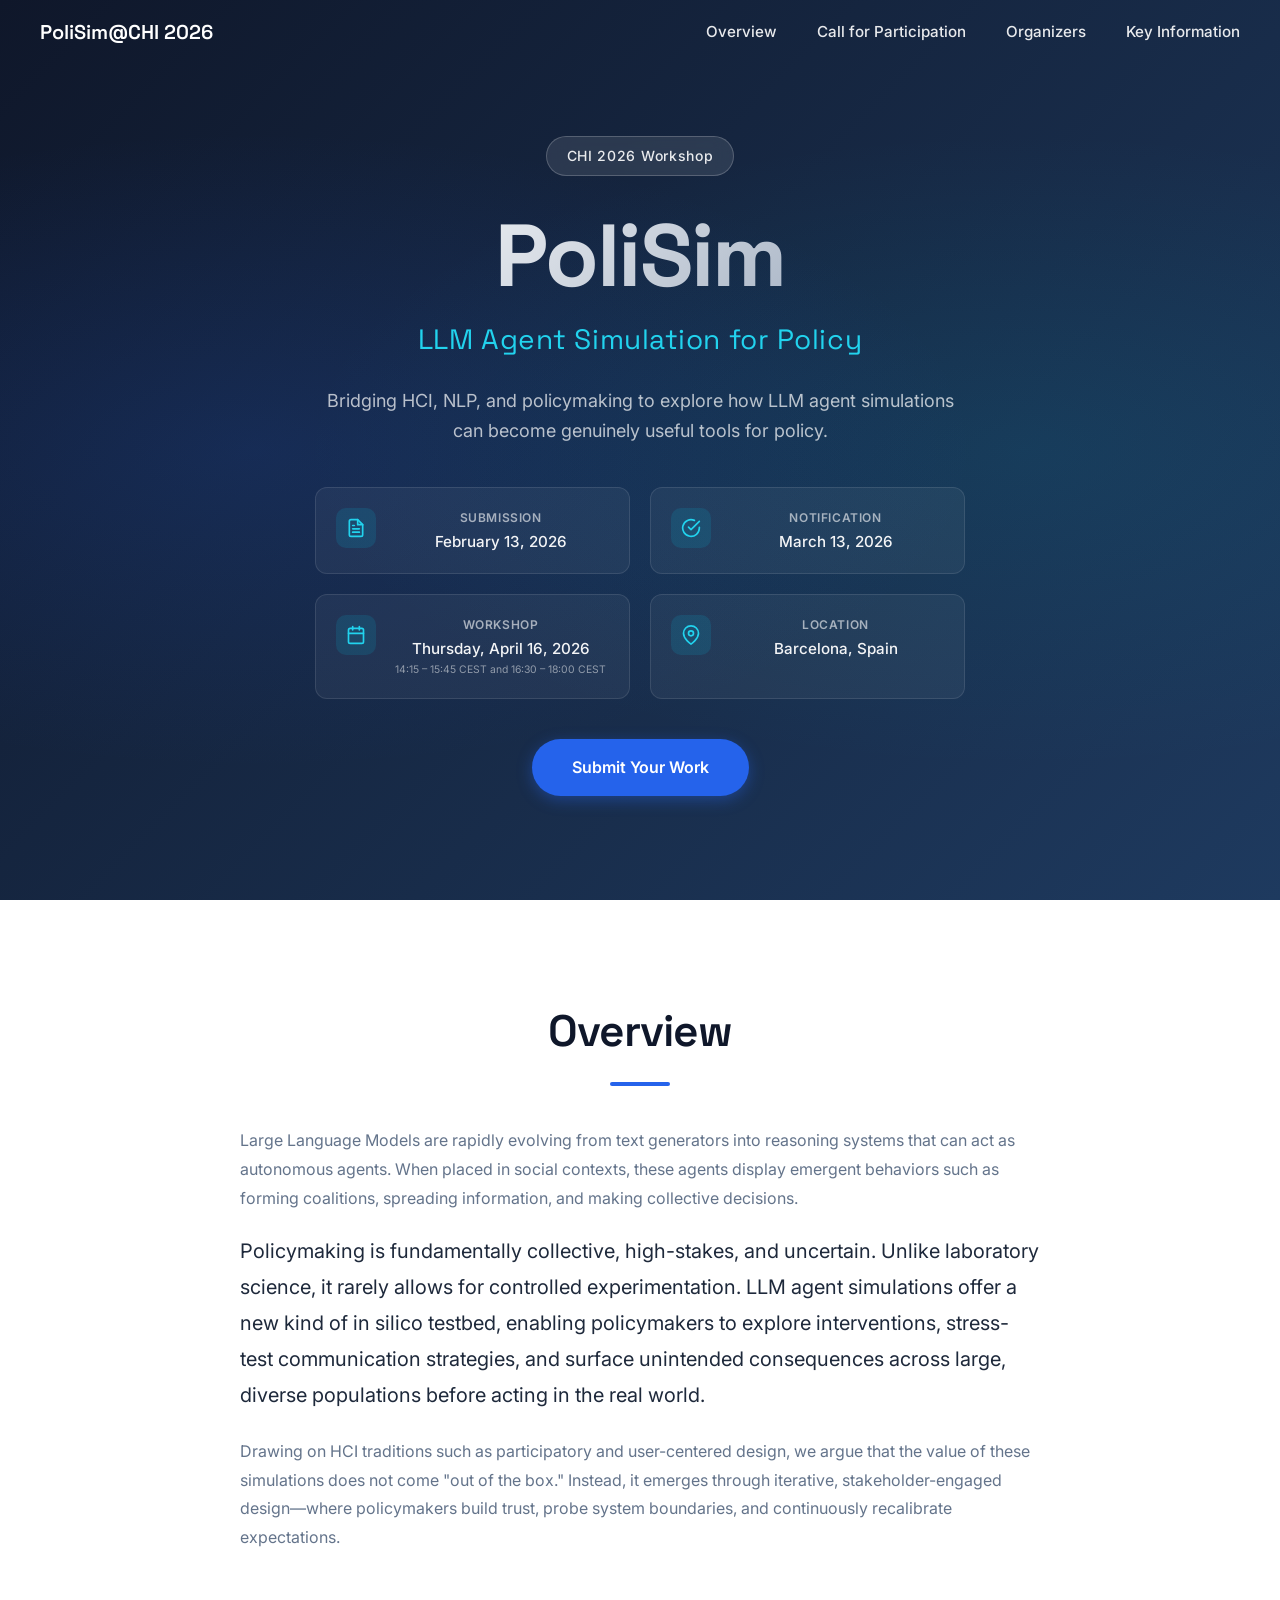
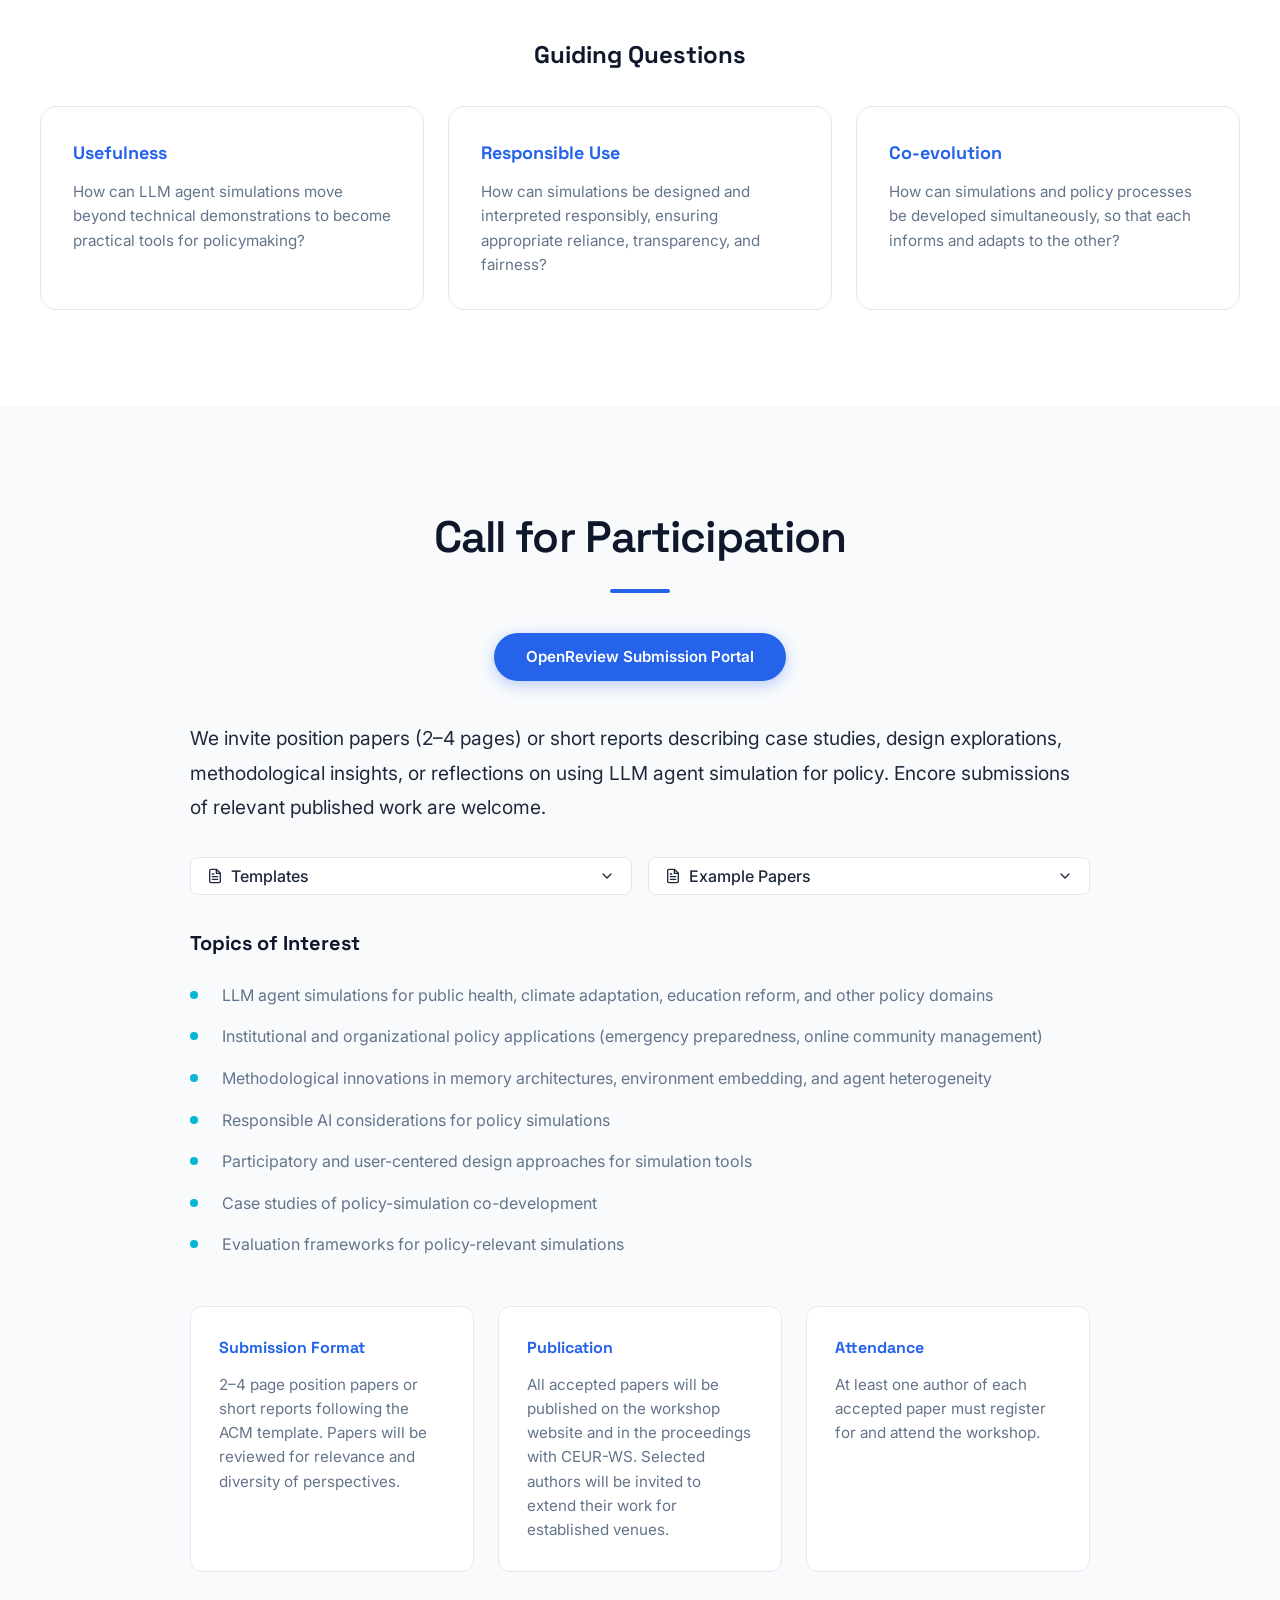
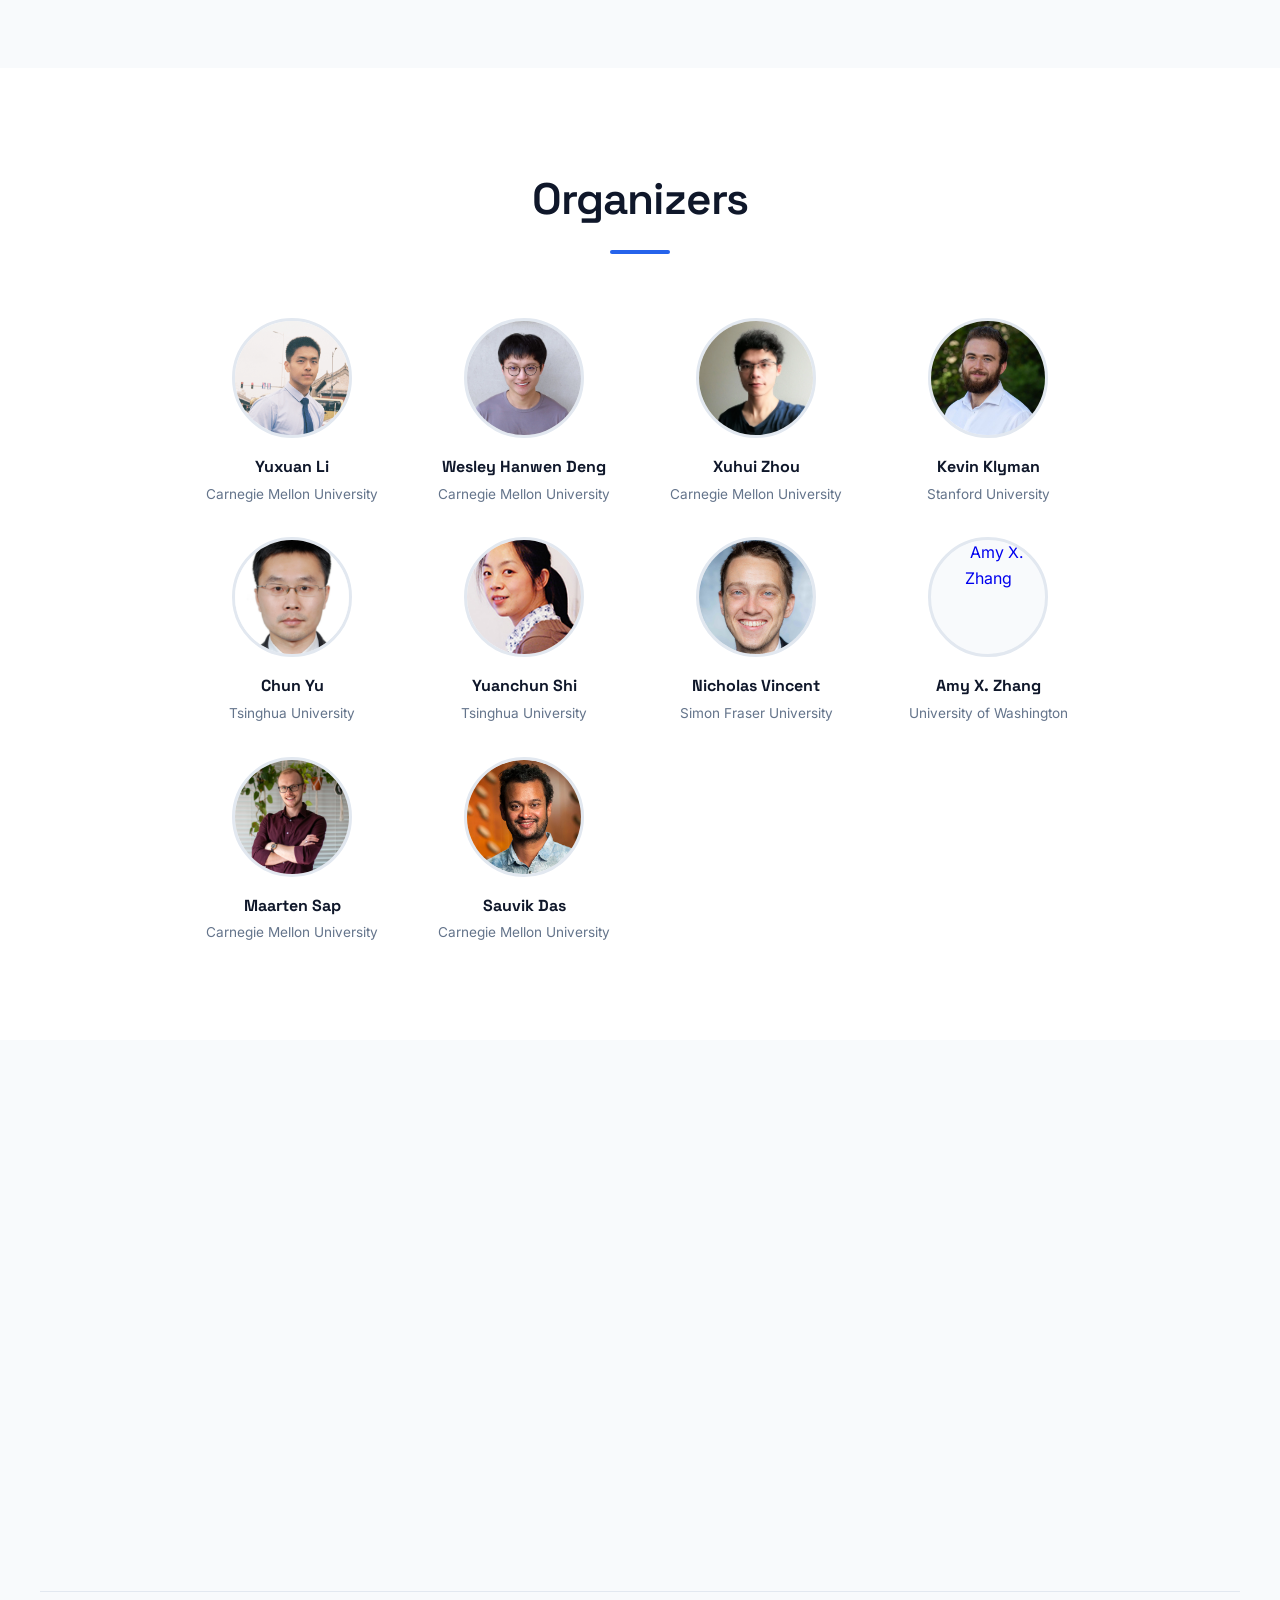
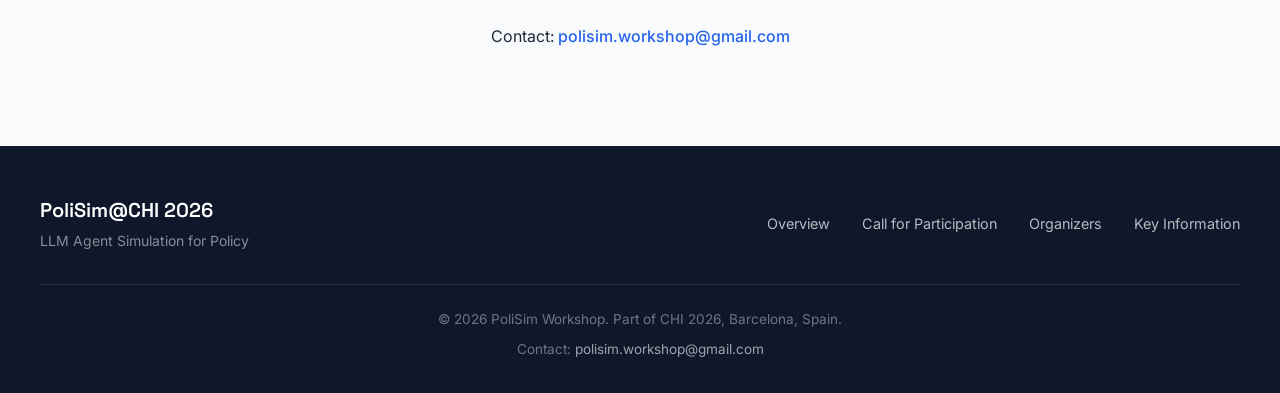
==== index.html @ e33439b5 "updated with date" ====
<!DOCTYPE html>
<html lang="en">
<head>
    <meta charset="UTF-8">
    <meta name="viewport" content="width=device-width, initial-scale=1.0">
    <link rel="icon" type="image/png" href="assets/icon.png">
    <title>PoliSim@CHI 2026</title>
    <link rel="preconnect" href="https://fonts.googleapis.com">
    <link rel="preconnect" href="https://fonts.gstatic.com" crossorigin>
    <link href="https://fonts.googleapis.com/css2?family=Inter:wght@300;400;500;600;700&family=Space+Grotesk:wght@400;500;600;700&display=swap" rel="stylesheet">
    <link rel="stylesheet" href="styles.css">
</head>
<body>
    <!-- Animated Network Background -->
    <canvas id="network-canvas"></canvas>

    <!-- Navigation -->
    <nav class="navbar">
        <div class="nav-container">
            <a href="#" class="nav-logo">PoliSim@CHI 2026</a>
            <ul class="nav-links">
                <li><a href="#overview">Overview</a></li>
                <li><a href="#cfp">Call for Participation</a></li>
                <li><a href="#organizers">Organizers</a></li>
                <li><a href="#info">Key Information</a></li>
            </ul>
            <button class="nav-toggle" aria-label="Toggle navigation">
                <span></span>
                <span></span>
                <span></span>
            </button>
        </div>
    </nav>

    <!-- Hero Section -->
    <header class="hero" id="home">
        <div class="hero-content">
            <div class="hero-badge">CHI 2026 Workshop</div>
            <h1 class="hero-title">
                <span class="title-main">PoliSim</span>
                <span class="title-sub">LLM Agent Simulation for Policy</span>
            </h1>
            <p class="hero-description">
                Bridging HCI, NLP, and policymaking to explore how LLM agent simulations 
                can become genuinely useful tools for policy.
            </p>
            <div class="hero-meta">
                <div class="meta-item">
                    <div class="meta-icon">
                        <svg xmlns="http://www.w3.org/2000/svg" width="24" height="24" viewBox="0 0 24 24" fill="none" stroke="currentColor" stroke-width="2" stroke-linecap="round" stroke-linejoin="round"><path d="M14 2H6a2 2 0 0 0-2 2v16a2 2 0 0 0 2 2h12a2 2 0 0 0 2-2V8z"></path><polyline points="14 2 14 8 20 8"></polyline><line x1="16" y1="13" x2="8" y2="13"></line><line x1="16" y1="17" x2="8" y2="17"></line><polyline points="10 9 9 9 8 9"></polyline></svg>
                    </div>
                    <div class="meta-content">
                        <span class="meta-label">Submission</span>
                        <span class="meta-value">February 13, 2026</span>
                    </div>
                </div>
                <div class="meta-item">
                    <div class="meta-icon">
                        <svg xmlns="http://www.w3.org/2000/svg" width="24" height="24" viewBox="0 0 24 24" fill="none" stroke="currentColor" stroke-width="2" stroke-linecap="round" stroke-linejoin="round"><path d="M22 11.08V12a10 10 0 1 1-5.93-9.14"></path><polyline points="22 4 12 14.01 9 11.01"></polyline></svg>
                    </div>
                    <div class="meta-content">
                        <span class="meta-label">Notification</span>
                        <span class="meta-value">March 13, 2026</span>
                    </div>
                </div>
                <div class="meta-item">
                    <div class="meta-icon">
                        <svg xmlns="http://www.w3.org/2000/svg" width="24" height="24" viewBox="0 0 24 24" fill="none" stroke="currentColor" stroke-width="2" stroke-linecap="round" stroke-linejoin="round"><rect x="3" y="4" width="18" height="18" rx="2" ry="2"></rect><line x1="16" y1="2" x2="16" y2="6"></line><line x1="8" y1="2" x2="8" y2="6"></line><line x1="3" y1="10" x2="21" y2="10"></line></svg>
                    </div>
                    <div class="meta-content">
                        <span class="meta-label">Workshop</span>
                        <span class="meta-value">Thursday, April 16, 2026<span class="date-note">14:15 – 15:45 CEST and 16:30 – 18:00 CEST</span></span>
                    </div>
                </div>
                <div class="meta-item">
                    <div class="meta-icon">
                        <svg xmlns="http://www.w3.org/2000/svg" width="24" height="24" viewBox="0 0 24 24" fill="none" stroke="currentColor" stroke-width="2" stroke-linecap="round" stroke-linejoin="round"><path d="M21 10c0 7-9 13-9 13s-9-6-9-13a9 9 0 0 1 18 0z"></path><circle cx="12" cy="10" r="3"></circle></svg>
                    </div>
                    <div class="meta-content">
                        <span class="meta-label">Location</span>
                        <span class="meta-value">Barcelona, Spain</span>
                    </div>
                </div>
            </div>
            <a href="#cfp" class="hero-cta">Submit Your Work</a>
        </div>
    </header>

    <!-- Overview Section -->
    <section class="section" id="overview">
        <div class="container">
            <div class="section-header">
                <h2 class="section-title">Overview</h2>
                <div class="section-line"></div>
            </div>
            <div class="overview-content">
                <div class="overview-text">
                    <p>
                        Large Language Models are rapidly evolving from text generators into reasoning systems that can act as autonomous agents. When placed in social contexts, these agents display emergent behaviors such as forming coalitions, spreading information, and making collective decisions.
                    </p>
                    <p class="lead">
                        Policymaking is fundamentally collective, high-stakes, and uncertain. Unlike laboratory science, it rarely allows for controlled experimentation. LLM agent simulations offer a new kind of in silico testbed, enabling policymakers to explore interventions, stress-test communication strategies, and surface unintended consequences across large, diverse populations before acting in the real world.
                    </p>
                    <p>
                        Drawing on HCI traditions such as participatory and user-centered design, we argue that the value of these simulations does not come "out of the box." Instead, it emerges through iterative, stakeholder-engaged design—where policymakers build trust, probe system boundaries, and continuously recalibrate expectations.
                    </p>
                </div>
                <div class="guiding-questions">
                    <h3>Guiding Questions</h3>
                    <div class="questions-grid">
                        <div class="question-card">
                            <h4>Usefulness</h4>
                            <p>How can LLM agent simulations move beyond technical demonstrations to become practical tools for policymaking?</p>
                        </div>
                        <div class="question-card">
                            <h4>Responsible Use</h4>
                            <p>How can simulations be designed and interpreted responsibly, ensuring appropriate reliance, transparency, and fairness?</p>
                        </div>
                        <div class="question-card">
                            <h4>Co-evolution</h4>
                            <p>How can simulations and policy processes be developed simultaneously, so that each informs and adapts to the other?</p>
                        </div>
                    </div>
                </div>
            </div>
        </div>
    </section>

    <!-- Call for Participation Section -->
    <section class="section section-alt" id="cfp">
        <div class="container">
            <div class="section-header">
                <h2 class="section-title">Call for Participation</h2>
                <div class="section-line"></div>
                <a href="https://openreview.net/group?id=ACM.org/CHI/2026/Workshop/PoliSim" target="_blank" rel="noopener noreferrer" class="submission-button">
                    OpenReview Submission Portal
                </a>
            </div>
            <div class="cfp-content">
                <p class="lead">
                    We invite position papers (2–4 pages) or short reports describing case studies, 
                    design explorations, methodological insights, or reflections on using LLM agent 
                    simulation for policy. Encore submissions of relevant published work are welcome.
                </p>
                
                <div class="cfp-toggle-buttons">
                    <div class="toggle-section">
                        <button class="toggle-button" id="templates-toggle">
                            <svg xmlns="http://www.w3.org/2000/svg" width="16" height="16" viewBox="0 0 24 24" fill="none" stroke="currentColor" stroke-width="2" stroke-linecap="round" stroke-linejoin="round"><path d="M14 2H6a2 2 0 0 0-2 2v16a2 2 0 0 0 2 2h12a2 2 0 0 0 2-2V8z"></path><polyline points="14 2 14 8 20 8"></polyline><line x1="16" y1="13" x2="8" y2="13"></line><line x1="16" y1="17" x2="8" y2="17"></line><polyline points="10 9 9 9 8 9"></polyline></svg>
                            <span>Templates</span>
                            <svg class="chevron-icon" xmlns="http://www.w3.org/2000/svg" width="16" height="16" viewBox="0 0 24 24" fill="none" stroke="currentColor" stroke-width="2" stroke-linecap="round" stroke-linejoin="round"><polyline points="6 9 12 15 18 9"></polyline></svg>
                        </button>
                        <div class="toggle-list" id="templates-list">
                            <a href="assets/templates/polisim_word_template.docx" download class="template-link">
                                <svg xmlns="http://www.w3.org/2000/svg" width="16" height="16" viewBox="0 0 24 24" fill="none" stroke="currentColor" stroke-width="2" stroke-linecap="round" stroke-linejoin="round"><path d="M14 2H6a2 2 0 0 0-2 2v16a2 2 0 0 0 2 2h12a2 2 0 0 0 2-2V8z"></path><polyline points="14 2 14 8 20 8"></polyline><line x1="16" y1="13" x2="8" y2="13"></line><line x1="16" y1="17" x2="8" y2="17"></line><polyline points="10 9 9 9 8 9"></polyline></svg>
                                <span>Word</span>
                            </a>
                            <a href="assets/templates/polisim_latex_template.zip" download class="template-link">
                                <svg xmlns="http://www.w3.org/2000/svg" width="16" height="16" viewBox="0 0 24 24" fill="none" stroke="currentColor" stroke-width="2" stroke-linecap="round" stroke-linejoin="round"><path d="M14 2H6a2 2 0 0 0-2 2v16a2 2 0 0 0 2 2h12a2 2 0 0 0 2-2V8z"></path><polyline points="14 2 14 8 20 8"></polyline><line x1="16" y1="13" x2="8" y2="13"></line><line x1="16" y1="17" x2="8" y2="17"></line><polyline points="10 9 9 9 8 9"></polyline></svg>
                                <span>LaTeX</span>
                            </a>
                            <a href="https://www.overleaf.com/latex/templates/acm-conference-proceedings-primary-article-template/wbvnghjbzwpc" target="_blank" rel="noopener noreferrer" class="template-link">
                                <svg xmlns="http://www.w3.org/2000/svg" width="16" height="16" viewBox="0 0 24 24" fill="none" stroke="currentColor" stroke-width="2" stroke-linecap="round" stroke-linejoin="round"><path d="M18 13v6a2 2 0 0 1-2 2H5a2 2 0 0 1-2-2V8a2 2 0 0 1 2-2h6"></path><polyline points="15 3 21 3 21 9"></polyline><line x1="10" y1="14" x2="21" y2="3"></line></svg>
                                <span>Overleaf</span>
                            </a>
                        </div>
                    </div>
                    
                    <div class="toggle-section">
                        <button class="toggle-button" id="example-papers-toggle">
                            <svg xmlns="http://www.w3.org/2000/svg" width="16" height="16" viewBox="0 0 24 24" fill="none" stroke="currentColor" stroke-width="2" stroke-linecap="round" stroke-linejoin="round"><path d="M14 2H6a2 2 0 0 0-2 2v16a2 2 0 0 0 2 2h12a2 2 0 0 0 2-2V8z"></path><polyline points="14 2 14 8 20 8"></polyline><line x1="16" y1="13" x2="8" y2="13"></line><line x1="16" y1="17" x2="8" y2="17"></line><polyline points="10 9 9 9 8 9"></polyline></svg>
                            <span>Example Papers</span>
                            <svg class="chevron-icon" xmlns="http://www.w3.org/2000/svg" width="16" height="16" viewBox="0 0 24 24" fill="none" stroke="currentColor" stroke-width="2" stroke-linecap="round" stroke-linejoin="round"><polyline points="6 9 12 15 18 9"></polyline></svg>
                        </button>
                        <div class="toggle-list" id="example-papers-list">
                            <a href="assets/papers/sample1.pdf" target="_blank" rel="noopener noreferrer" class="example-paper-link">What Makes LLM Agent Simulations Useful for Policy? Insights from an Iterative Design Engagement in Emergency Preparedness</a>
                            <a href="assets/papers/sample2.pdf" target="_blank" rel="noopener noreferrer" class="example-paper-link">Can a Society of Generative Agents Simulate Human Behavior and Inform Public Health Policy? — A Case Study on Vaccine Hesitancy</a>
                            <a href="assets/papers/sample3.pdf" target="_blank" rel="noopener noreferrer" class="example-paper-link">Sotopia: Interactive Evaluation for Social Intelligence in Language Agents</a>
                            <a href="assets/papers/sample4.pdf" target="_blank" rel="noopener noreferrer" class="example-paper-link">Sotopia-S<sup>4</sup>: A User-Friendly System for Flexible, Customizable, and Large-Scale Social Simulation</a>
                            <a href="assets/papers/sample5.pdf" target="_blank" rel="noopener noreferrer" class="example-paper-link">The Future of HCI-Policy Collaboration</a>
                            <a href="assets/papers/sample6.pdf" target="_blank" rel="noopener noreferrer" class="example-paper-link">Generative Agents: Interactive Simulacra of Human Behavior</a>
                            <a href="assets/papers/sample7.pdf" target="_blank" rel="noopener noreferrer" class="example-paper-link">Agentic AI for Sustainable Development: Leveraging Large Language Model-Enhanced Agent-Based Modeling for Complex Policy Strategies</a>
                            <a href="assets/papers/sample8.pdf" target="_blank" rel="noopener noreferrer" class="example-paper-link">Validation Is the Central Challenge for Generative Social Simulation: A Critical Review of LLMs in Agent-Based Modeling</a>
                            <a href="assets/papers/sample9.pdf" target="_blank" rel="noopener noreferrer" class="example-paper-link">Large Language Models That Replace Human Participants Can Harmfully Misportray and Flatten Identity Groups</a>
                            <a href="assets/papers/sample10.pdf" target="_blank" rel="noopener noreferrer" class="example-paper-link">Position: LLM Social Simulations Are a Promising Research Method</a>
                        </div>
                    </div>
                </div>
                
                <div class="cfp-topics">
                    <h3>Topics of Interest</h3>
                    <ul class="topic-list">
                        <li>LLM agent simulations for public health, climate adaptation, education reform, and other policy domains</li>
                        <li>Institutional and organizational policy applications (emergency preparedness, online community management)</li>
                        <li>Methodological innovations in memory architectures, environment embedding, and agent heterogeneity</li>
                        <li>Responsible AI considerations for policy simulations</li>
                        <li>Participatory and user-centered design approaches for simulation tools</li>
                        <li>Case studies of policy-simulation co-development</li>
                        <li>Evaluation frameworks for policy-relevant simulations</li>
                    </ul>
                </div>

                <div class="cfp-details">
                    <div class="detail-card">
                        <h4>Submission Format</h4>
                        <p>2–4 page position papers or short reports following the ACM template. Papers will be reviewed for relevance and diversity of perspectives.</p>
                    </div>
                    <div class="detail-card">
                        <h4>Publication</h4>
                        <p>All accepted papers will be published on the workshop website and in the proceedings with CEUR-WS. Selected authors will be invited to extend their work for established venues.</p>
                    </div>
                    <div class="detail-card">
                        <h4>Attendance</h4>
                        <p>At least one author of each accepted paper must register for and attend the workshop.</p>
                    </div>
                </div>
            </div>
        </div>
    </section>

    <!-- Organizers Section -->
    <section class="section" id="organizers">
        <div class="container">
            <div class="section-header">
                <h2 class="section-title">Organizers</h2>
                <div class="section-line"></div>
            </div>
            <div class="organizers-grid">
                <div class="organizer-card">
                    <a href="https://yuxuanli.com/" target="_blank" rel="noopener noreferrer" class="organizer-avatar">
                        <img src="assets/people/yuxuan_li.jpg" alt="Yuxuan Li">
                    </a>
                    <h4 class="organizer-name"><a href="https://yuxuanli.com/" target="_blank" rel="noopener noreferrer">Yuxuan Li</a></h4>
                    <p class="organizer-affiliation">Carnegie Mellon University</p>
                </div>
                <div class="organizer-card">
                    <a href="https://wesleydeng.com/" target="_blank" rel="noopener noreferrer" class="organizer-avatar">
                        <img src="assets/people/wesley_hanwen_deng.jpg" alt="Wesley Hanwen Deng">
                    </a>
                    <h4 class="organizer-name"><a href="https://wesleydeng.com/" target="_blank" rel="noopener noreferrer">Wesley Hanwen Deng</a></h4>
                    <p class="organizer-affiliation">Carnegie Mellon University</p>
                </div>
                <div class="organizer-card">
                    <a href="https://xuhuiz.com/" target="_blank" rel="noopener noreferrer" class="organizer-avatar">
                        <img src="assets/people/xuhui_zhou.webp" alt="Xuhui Zhou">
                    </a>
                    <h4 class="organizer-name"><a href="https://xuhuiz.com/" target="_blank" rel="noopener noreferrer">Xuhui Zhou</a></h4>
                    <p class="organizer-affiliation">Carnegie Mellon University</p>
                </div>
                <div class="organizer-card">
                    <a href="https://www.kevinklyman.com/" target="_blank" rel="noopener noreferrer" class="organizer-avatar">
                        <img src="assets/people/kevin_klyman.jpeg" alt="Kevin Klyman">
                    </a>
                    <h4 class="organizer-name"><a href="https://www.kevinklyman.com/" target="_blank" rel="noopener noreferrer">Kevin Klyman</a></h4>
                    <p class="organizer-affiliation">Stanford University</p>
                </div>
                <div class="organizer-card">
                    <a href="https://pi.cs.tsinghua.edu.cn/lab/people/ChunYu/" target="_blank" rel="noopener noreferrer" class="organizer-avatar">
                        <img src="assets/people/chun_yu.png" alt="Chun Yu">
                    </a>
                    <h4 class="organizer-name"><a href="https://pi.cs.tsinghua.edu.cn/lab/people/ChunYu/" target="_blank" rel="noopener noreferrer">Chun Yu</a></h4>
                    <p class="organizer-affiliation">Tsinghua University</p>
                </div>
                <div class="organizer-card">
                    <a href="https://www.cs.tsinghua.edu.cn/csen/info/1306/4332.htm" target="_blank" rel="noopener noreferrer" class="organizer-avatar">
                        <img src="assets/people/yuanchun_shi.jpg" alt="Yuanchun Shi">
                    </a>
                    <h4 class="organizer-name"><a href="https://www.cs.tsinghua.edu.cn/csen/info/1306/4332.htm" target="_blank" rel="noopener noreferrer">Yuanchun Shi</a></h4>
                    <p class="organizer-affiliation">Tsinghua University</p>
                </div>
                <div class="organizer-card">
                    <a href="https://www.nickmvincent.com/" target="_blank" rel="noopener noreferrer" class="organizer-avatar">
                        <img src="assets/people/nicholas_vincent.jpg" alt="Nicholas Vincent">
                    </a>
                    <h4 class="organizer-name"><a href="https://www.nickmvincent.com/" target="_blank" rel="noopener noreferrer">Nicholas Vincent</a></h4>
                    <p class="organizer-affiliation">Simon Fraser University</p>
                </div>
                <div class="organizer-card">
                    <a href="https://homes.cs.washington.edu/~axz/" target="_blank" rel="noopener noreferrer" class="organizer-avatar">
                        <img src="assets/people/amy_zhang.jpg" alt="Amy X. Zhang">
                    </a>
                    <h4 class="organizer-name"><a href="https://homes.cs.washington.edu/~axz/" target="_blank" rel="noopener noreferrer">Amy X. Zhang</a></h4>
                    <p class="organizer-affiliation">University of Washington</p>
                </div>
                <div class="organizer-card">
                    <a href="https://maartensap.com/" target="_blank" rel="noopener noreferrer" class="organizer-avatar">
                        <img src="assets/people/maarten_sap.jpg" alt="Maarten Sap">
                    </a>
                    <h4 class="organizer-name"><a href="https://maartensap.com/" target="_blank" rel="noopener noreferrer">Maarten Sap</a></h4>
                    <p class="organizer-affiliation">Carnegie Mellon University</p>
                </div>
                <div class="organizer-card">
                    <a href="https://sauvikdas.com/" target="_blank" rel="noopener noreferrer" class="organizer-avatar">
                        <img src="assets/people/sauvik_das.png" alt="Sauvik Das">
                    </a>
                    <h4 class="organizer-name"><a href="https://sauvikdas.com/" target="_blank" rel="noopener noreferrer">Sauvik Das</a></h4>
                    <p class="organizer-affiliation">Carnegie Mellon University</p>
                </div>
                <div class="organizer-card">
                    <a href="https://www.shirado.net/" target="_blank" rel="noopener noreferrer" class="organizer-avatar">
                        <img src="assets/people/hirokazu_shirado.jpg" alt="Hirokazu Shirado">
                    </a>
                    <h4 class="organizer-name"><a href="https://www.shirado.net/" target="_blank" rel="noopener noreferrer">Hirokazu Shirado</a></h4>
                    <p class="organizer-affiliation">Carnegie Mellon University</p>
                </div>
            </div>
        </div>
    </section>

    <!-- Key Information Section -->
    <section class="section section-alt" id="info">
        <div class="container">
            <div class="section-header">
                <h2 class="section-title">Key Information</h2>
                <div class="section-line"></div>
            </div>
            <div class="info-grid">
                <div class="info-card">
                    <div class="info-icon">
                        <svg xmlns="http://www.w3.org/2000/svg" width="32" height="32" viewBox="0 0 24 24" fill="none" stroke="currentColor" stroke-width="2" stroke-linecap="round" stroke-linejoin="round"><path d="M14 2H6a2 2 0 0 0-2 2v16a2 2 0 0 0 2 2h12a2 2 0 0 0 2-2V8z"></path><polyline points="14 2 14 8 20 8"></polyline><line x1="16" y1="13" x2="8" y2="13"></line><line x1="16" y1="17" x2="8" y2="17"></line><polyline points="10 9 9 9 8 9"></polyline></svg>
                    </div>
                    <h4>Submission Deadline</h4>
                    <p class="info-date">February 13, 2026</p>
                    <p class="info-note">Anywhere on Earth (AoE)</p>
                </div>
                <div class="info-card">
                    <div class="info-icon">
                        <svg xmlns="http://www.w3.org/2000/svg" width="32" height="32" viewBox="0 0 24 24" fill="none" stroke="currentColor" stroke-width="2" stroke-linecap="round" stroke-linejoin="round"><path d="M22 11.08V12a10 10 0 1 1-5.93-9.14"></path><polyline points="22 4 12 14.01 9 11.01"></polyline></svg>
                    </div>
                    <h4>Notification</h4>
                    <p class="info-date">March 13, 2026</p>
                    <p class="info-note">Anywhere on Earth (AoE)</p>
                </div>
                <div class="info-card">
                    <div class="info-icon">
                        <svg xmlns="http://www.w3.org/2000/svg" width="32" height="32" viewBox="0 0 24 24" fill="none" stroke="currentColor" stroke-width="2" stroke-linecap="round" stroke-linejoin="round"><rect x="3" y="4" width="18" height="18" rx="2" ry="2"></rect><line x1="16" y1="2" x2="16" y2="6"></line><line x1="8" y1="2" x2="8" y2="6"></line><line x1="3" y1="10" x2="21" y2="10"></line></svg>
                    </div>
                    <h4>Workshop Date</h4>
                    <p class="info-date">Thursday, April 16, 2026<span class="info-date-note">14:15 – 15:45 CEST and 16:30 – 18:00 CEST</span></p>
                </div>
                <div class="info-card">
                    <div class="info-icon">
                        <svg xmlns="http://www.w3.org/2000/svg" width="32" height="32" viewBox="0 0 24 24" fill="none" stroke="currentColor" stroke-width="2" stroke-linecap="round" stroke-linejoin="round"><path d="M21 10c0 7-9 13-9 13s-9-6-9-13a9 9 0 0 1 18 0z"></path><circle cx="12" cy="10" r="3"></circle></svg>
                    </div>
                    <h4>Location</h4>
                    <p class="info-date">Barcelona, Spain</p>
                    <p class="info-note">In-person</p>
                </div>
            </div>
            <div class="info-contact">
                <p>Contact: <a href="mailto:polisim.workshop@gmail.com">polisim.workshop@gmail.com</a></p>
            </div>
        </div>
    </section>

    <!-- Footer -->
    <footer class="footer">
        <div class="container">
            <div class="footer-content">
                <div class="footer-brand">
                    <span class="footer-logo">PoliSim@CHI 2026</span>
                    <p>LLM Agent Simulation for Policy</p>
                </div>
                <div class="footer-links">
                    <a href="#overview">Overview</a>
                    <a href="#cfp">Call for Participation</a>
                    <a href="#organizers">Organizers</a>
                    <a href="#info">Key Information</a>
                </div>
            </div>
            <div class="footer-bottom">
                <p>&copy; 2026 PoliSim Workshop. Part of CHI 2026, Barcelona, Spain.</p>
                <p>Contact: <a href="mailto:polisim.workshop@gmail.com">polisim.workshop@gmail.com</a></p>
            </div>
        </div>
    </footer>

    <script src="script.js"></script>
</body>
</html>
---- styles.css ----
/* ========================================
   CSS Variables & Reset
   ======================================== */
:root {
    /* Color Palette - Sophisticated blues with warm accents */
    --primary: #2563eb;
    --primary-dark: #1d4ed8;
    --primary-light: #3b82f6;
    --secondary: #0f172a;
    --accent: #06b6d4;
    --accent-light: #22d3ee;
    
    /* Neutrals */
    --bg-primary: #ffffff;
    --bg-secondary: #f8fafc;
    --bg-dark: #0f172a;
    --text-primary: #1e293b;
    --text-secondary: #64748b;
    --text-light: #94a3b8;
    --border: #e2e8f0;
    
    /* Gradients */
    --gradient-primary: linear-gradient(135deg, #2563eb 0%, #06b6d4 100%);
    --gradient-dark: linear-gradient(135deg, #0f172a 0%, #1e3a5f 100%);
    --gradient-hero: linear-gradient(180deg, rgba(15, 23, 42, 0.95) 0%, rgba(15, 23, 42, 0.85) 100%);
    
    /* Typography */
    --font-primary: 'Inter', -apple-system, BlinkMacSystemFont, sans-serif;
    --font-display: 'Space Grotesk', sans-serif;
    
    /* Spacing */
    --section-padding: 6rem;
    --container-width: 1200px;
    
    /* Transitions */
    --transition-fast: 0.2s ease;
    --transition-base: 0.3s ease;
    --transition-slow: 0.5s ease;
}

/* Reset */
*, *::before, *::after {
    box-sizing: border-box;
    margin: 0;
    padding: 0;
}

html {
    scroll-behavior: smooth;
    font-size: 16px;
}

body {
    font-family: var(--font-primary);
    color: var(--text-primary);
    background-color: var(--bg-primary);
    line-height: 1.6;
    overflow-x: hidden;
}

/* ========================================
   Network Canvas Background
   ======================================== */
#network-canvas {
    position: fixed;
    top: 0;
    left: 0;
    width: 100%;
    height: 100%;
    z-index: -1;
    pointer-events: none;
}

/* ========================================
   Navigation
   ======================================== */
.navbar {
    position: fixed;
    top: 0;
    left: 0;
    right: 0;
    z-index: 1000;
    padding: 1rem 2rem;
    transition: var(--transition-base);
    background: transparent;
}

.navbar.scrolled {
    background: rgba(255, 255, 255, 0.95);
    backdrop-filter: blur(10px);
    box-shadow: 0 1px 3px rgba(0, 0, 0, 0.1);
}

.navbar.scrolled .nav-logo,
.navbar.scrolled .nav-links a {
    color: var(--text-primary);
}

.nav-container {
    max-width: var(--container-width);
    margin: 0 auto;
    display: flex;
    align-items: center;
    justify-content: space-between;
}

.nav-logo {
    font-family: var(--font-display);
    font-size: 1.25rem;
    font-weight: 600;
    color: white;
    text-decoration: none;
    transition: var(--transition-fast);
}

.nav-links {
    display: flex;
    list-style: none;
    gap: 2.5rem;
}

.nav-links a {
    color: rgba(255, 255, 255, 0.9);
    text-decoration: none;
    font-size: 0.95rem;
    font-weight: 500;
    transition: var(--transition-fast);
    position: relative;
}

.nav-links a::after {
    content: '';
    position: absolute;
    bottom: -4px;
    left: 0;
    width: 0;
    height: 2px;
    background: var(--accent);
    transition: var(--transition-base);
}

.nav-links a:hover::after {
    width: 100%;
}

.nav-toggle {
    display: none;
    flex-direction: column;
    gap: 5px;
    background: none;
    border: none;
    cursor: pointer;
    padding: 5px;
}

.nav-toggle span {
    width: 25px;
    height: 2px;
    background: white;
    transition: var(--transition-fast);
}

.navbar.scrolled .nav-toggle span {
    background: var(--text-primary);
}

/* ========================================
   Hero Section
   ======================================== */
.hero {
    min-height: 100vh;
    display: flex;
    align-items: center;
    justify-content: center;
    position: relative;
    background: var(--gradient-dark);
    padding: 6rem 2rem 4rem;
}

.hero::before {
    content: '';
    position: absolute;
    inset: 0;
    background: 
        radial-gradient(ellipse at 20% 50%, rgba(37, 99, 235, 0.15) 0%, transparent 50%),
        radial-gradient(ellipse at 80% 50%, rgba(6, 182, 212, 0.1) 0%, transparent 50%);
}

.hero-content {
    position: relative;
    z-index: 1;
    text-align: center;
    max-width: 900px;
}

.hero-badge {
    display: inline-block;
    padding: 0.5rem 1.25rem;
    background: rgba(255, 255, 255, 0.1);
    border: 1px solid rgba(255, 255, 255, 0.2);
    border-radius: 50px;
    color: rgba(255, 255, 255, 0.9);
    font-size: 0.875rem;
    font-weight: 500;
    letter-spacing: 0.05em;
    margin-bottom: 2rem;
    backdrop-filter: blur(10px);
}

.hero-title {
    margin-bottom: 1.5rem;
}

.title-main {
    display: block;
    font-family: var(--font-display);
    font-size: clamp(3rem, 8vw, 5.5rem);
    font-weight: 700;
    background: linear-gradient(135deg, #ffffff 0%, #94a3b8 100%);
    -webkit-background-clip: text;
    -webkit-text-fill-color: transparent;
    background-clip: text;
    line-height: 1.1;
    letter-spacing: -0.02em;
}

.title-sub {
    display: block;
    font-family: var(--font-display);
    font-size: clamp(1.25rem, 3vw, 1.75rem);
    font-weight: 400;
    color: var(--accent-light);
    margin-top: 0.75rem;
    letter-spacing: 0.02em;
}

.hero-description {
    font-size: 1.125rem;
    color: rgba(255, 255, 255, 0.7);
    max-width: 650px;
    margin: 0 auto 2.5rem;
    line-height: 1.7;
}

.hero-meta {
    display: grid;
    grid-template-columns: repeat(2, 1fr);
    gap: 1.25rem;
    margin-bottom: 2.5rem;
    max-width: 700px;
    margin-left: auto;
    margin-right: auto;
}

.meta-item {
    display: flex;
    align-items: flex-start;
    gap: 1rem;
    padding: 1.25rem;
    background: rgba(255, 255, 255, 0.05);
    border: 1px solid rgba(255, 255, 255, 0.1);
    border-radius: 12px;
    backdrop-filter: blur(10px);
}

.meta-icon {
    flex-shrink: 0;
    width: 40px;
    height: 40px;
    display: flex;
    align-items: center;
    justify-content: center;
    background: rgba(6, 182, 212, 0.15);
    border-radius: 10px;
    color: var(--accent-light);
}

.meta-icon svg {
    width: 20px;
    height: 20px;
}

.meta-content {
    display: flex;
    flex-direction: column;
    gap: 0.25rem;
    flex: 1;
}

.meta-label {
    font-size: 0.75rem;
    font-weight: 600;
    text-transform: uppercase;
    letter-spacing: 0.05em;
    color: rgba(255, 255, 255, 0.6);
}

.meta-value {
    font-size: 0.95rem;
    font-weight: 500;
    color: rgba(255, 255, 255, 0.95);
    line-height: 1.4;
    display: flex;
    flex-direction: column;
}

.date-note {
    font-size: 0.65rem;
    color: rgba(255, 255, 255, 0.5);
    font-weight: 400;
    margin-top: 0.25rem;
}

.hero-cta {
    display: inline-flex;
    align-items: center;
    gap: 0.5rem;
    padding: 1rem 2.5rem;
    background: var(--primary);
    color: white;
    text-decoration: none;
    font-weight: 600;
    border-radius: 50px;
    transition: var(--transition-base);
    box-shadow: 0 4px 15px rgba(37, 99, 235, 0.4);
}

.hero-cta:hover {
    transform: translateY(-2px);
    box-shadow: 0 6px 25px rgba(37, 99, 235, 0.5);
}

/* ========================================
   Sections - General
   ======================================== */
.section {
    padding: var(--section-padding) 2rem;
}

.section-alt {
    background: var(--bg-secondary);
}

.container {
    max-width: var(--container-width);
    margin: 0 auto;
}

.section-header {
    text-align: center;
    margin-bottom: 2.5rem;
}

.section-title {
    font-family: var(--font-display);
    font-size: clamp(2rem, 5vw, 2.75rem);
    font-weight: 600;
    color: var(--secondary);
    margin-bottom: 1rem;
    letter-spacing: -0.02em;
}

.section-line {
    width: 60px;
    height: 4px;
    background: var(--primary);
    margin: 0 auto 1.5rem;
    border-radius: 2px;
}

.submission-button {
    display: inline-flex;
    align-items: center;
    justify-content: center;
    padding: 0.75rem 2rem;
    background: var(--primary);
    color: white;
    text-decoration: none;
    font-weight: 600;
    font-size: 0.95rem;
    border-radius: 50px;
    transition: var(--transition-base);
    box-shadow: 0 4px 15px rgba(37, 99, 235, 0.3);
    cursor: pointer;
    margin-top: 1rem;
}

.submission-button:hover {
    transform: translateY(-2px);
    box-shadow: 0 6px 25px rgba(37, 99, 235, 0.4);
}

/* ========================================
   Overview Section
   ======================================== */
.overview-content {
    display: grid;
    gap: 4rem;
}

.overview-text {
    max-width: 800px;
    margin: 0 auto;
}

.overview-text .lead {
    font-size: 1.25rem;
    color: var(--text-primary);
    line-height: 1.8;
    margin-bottom: 1.5rem;
}

.overview-text p {
    color: var(--text-secondary);
    margin-bottom: 1.25rem;
    line-height: 1.8;
}

.overview-text em {
    color: var(--primary);
    font-style: normal;
    font-weight: 500;
}

.guiding-questions h3 {
    font-family: var(--font-display);
    font-size: 1.5rem;
    color: var(--secondary);
    text-align: center;
    margin-bottom: 2rem;
}

.questions-grid {
    display: grid;
    grid-template-columns: repeat(auto-fit, minmax(280px, 1fr));
    gap: 1.5rem;
}

.question-card {
    background: white;
    padding: 2rem;
    border-radius: 16px;
    border: 1px solid var(--border);
}

.question-icon {
    width: 48px;
    height: 48px;
    background: var(--bg-secondary);
    border-radius: 12px;
    display: flex;
    align-items: center;
    justify-content: center;
    margin-bottom: 1.25rem;
    color: var(--primary);
}

.question-card h4 {
    font-family: var(--font-display);
    font-size: 1.125rem;
    color: var(--primary);
    margin-bottom: 0.75rem;
}

.question-card p {
    color: var(--text-secondary);
    font-size: 0.95rem;
    line-height: 1.6;
}

/* ========================================
   Call for Participation Section
   ======================================== */
.cfp-content {
    max-width: 900px;
    margin: 0 auto;
}

.cfp-content .lead {
    font-size: 1.2rem;
    color: var(--text-primary);
    line-height: 1.8;
    text-align: left;
    margin-bottom: 1.5rem;
}

.cfp-topics {
    margin-bottom: 3rem;
}

.cfp-topics h3 {
    font-family: var(--font-display);
    font-size: 1.25rem;
    color: var(--secondary);
    margin-bottom: 1.5rem;
}

.topic-list {
    list-style: none;
    display: grid;
    gap: 1rem;
}

.topic-list li {
    position: relative;
    padding-left: 2rem;
    color: var(--text-secondary);
    line-height: 1.6;
}

.topic-list li::before {
    content: '';
    position: absolute;
    left: 0;
    top: 0.5rem;
    width: 8px;
    height: 8px;
    background: var(--accent);
    border-radius: 50%;
}

.cfp-details {
    display: grid;
    grid-template-columns: repeat(auto-fit, minmax(250px, 1fr));
    gap: 1.5rem;
}

.detail-card {
    background: white;
    padding: 1.75rem;
    border-radius: 12px;
    border: 1px solid var(--border);
}

.detail-card h4 {
    font-family: var(--font-display);
    font-size: 1rem;
    color: var(--primary);
    margin-bottom: 0.75rem;
}

.detail-card p {
    color: var(--text-secondary);
    font-size: 0.95rem;
    line-height: 1.6;
}

.cfp-toggle-buttons {
    display: flex;
    align-items: flex-start;
    gap: 1rem;
    margin-bottom: 1.5rem;
    padding: 0.5rem 0;
    flex-wrap: wrap;
}

.toggle-section {
    flex: 1;
    min-width: 200px;
}

.toggle-button {
    display: flex;
    align-items: center;
    gap: 0.5rem;
    padding: 0.5rem 1rem;
    background: white;
    border: 1px solid var(--border);
    border-radius: 8px;
    color: var(--text-primary);
    font-size: 1rem;
    font-weight: 500;
    font-family: var(--font-primary);
    cursor: pointer;
    transition: var(--transition-fast);
    width: 100%;
}

.toggle-button:hover {
    border-color: var(--primary);
    color: var(--primary);
    transform: translateY(-1px);
    box-shadow: 0 2px 8px rgba(37, 99, 235, 0.15);
}

.toggle-button svg:first-child {
    flex-shrink: 0;
}

.toggle-button .chevron-icon {
    flex-shrink: 0;
    transition: transform var(--transition-base);
    margin-left: auto;
}

.toggle-button.expanded .chevron-icon {
    transform: rotate(180deg);
}

.toggle-list {
    display: none;
    margin-top: 1rem;
    padding-left: 0;
    list-style: none;
    max-height: 0;
    overflow: hidden;
    transition: max-height var(--transition-base), opacity var(--transition-base);
    opacity: 0;
}

.toggle-list.expanded {
    display: block;
    max-height: 2000px;
    opacity: 1;
}

.template-link {
    display: flex;
    align-items: center;
    gap: 0.5rem;
    padding: 0.75rem 1rem;
    margin-bottom: 0.5rem;
    background: var(--bg-secondary);
    border-left: 3px solid var(--primary);
    border-radius: 4px;
    color: var(--text-primary);
    text-decoration: none;
    font-size: 0.9rem;
    font-weight: 500;
    transition: var(--transition-fast);
}

.template-link:hover {
    background: rgba(37, 99, 235, 0.05);
    border-left-color: var(--primary-light);
    transform: translateX(4px);
    color: var(--primary);
}

.template-link svg {
    flex-shrink: 0;
}

.example-paper-link {
    display: block;
    padding: 0.75rem 1rem;
    margin-bottom: 0.5rem;
    background: var(--bg-secondary);
    border-left: 3px solid var(--primary);
    border-radius: 4px;
    color: var(--text-primary);
    text-decoration: none;
    font-size: 0.9rem;
    line-height: 1.5;
    transition: var(--transition-fast);
}

.example-paper-link:hover {
    background: rgba(37, 99, 235, 0.05);
    border-left-color: var(--primary-light);
    transform: translateX(4px);
    color: var(--primary);
}

/* ========================================
   Organizers Section
   ======================================== */
#organizers .container {
    display: flex;
    flex-direction: column;
    align-items: center;
}

.organizers-grid {
    display: grid;
    grid-template-columns: repeat(4, 200px);
    gap: 2rem;
    justify-content: center;  /* Add this to center the grid itself */
}

.organizer-card {
    text-align: center;  /* Change from 'left' to 'center' */
}

.organizer-avatar {
    width: 120px;
    height: 120px;
    border-radius: 50%;
    overflow: hidden;
    margin: 0 auto 1rem auto;  /* Change from '0 0 1rem 0' to center the avatar */
    background: var(--bg-secondary);
    border: 3px solid var(--border);
    transition: var(--transition-base);
    display: block;
    text-decoration: none;
    cursor: pointer;
}

.organizer-avatar:hover {
    border-color: var(--primary);
    transform: translateY(-2px);
    box-shadow: 0 4px 12px rgba(37, 99, 235, 0.2);
}

.organizer-avatar img {
    width: 100%;
    height: 100%;
    object-fit: cover;
}

.organizer-name {
    font-family: var(--font-display);
    font-size: 1rem;
    margin-bottom: 0.25rem;
}

.organizer-name a {
    color: var(--secondary);
    text-decoration: none;
    transition: var(--transition-fast);
}

.organizer-name a:hover {
    color: var(--primary);
}

.organizer-affiliation {
    color: var(--text-secondary);
    font-size: 0.85rem;
}

/* ========================================
   Key Information Section
   ======================================== */
.info-grid {
    display: grid;
    grid-template-columns: repeat(auto-fit, minmax(240px, 1fr));
    gap: 1.5rem;
}

.info-card {
    background: white;
    padding: 2rem;
    border-radius: 16px;
    text-align: center;
    border: 1px solid var(--border);
}

.info-icon {
    width: 64px;
    height: 64px;
    background: linear-gradient(135deg, rgba(37, 99, 235, 0.1) 0%, rgba(6, 182, 212, 0.1) 100%);
    border-radius: 16px;
    display: flex;
    align-items: center;
    justify-content: center;
    margin: 0 auto 1.25rem;
    color: var(--primary);
}

.info-card h4 {
    font-family: var(--font-display);
    font-size: 0.9rem;
    color: var(--text-secondary);
    text-transform: uppercase;
    letter-spacing: 0.05em;
    margin-bottom: 0.75rem;
}

.info-date {
    font-family: var(--font-display);
    font-size: 1.25rem;
    font-weight: 600;
    color: var(--secondary);
    margin-bottom: 0.25rem;
    display: flex;
    flex-direction: column;
}

.info-date-note {
    font-size: 0.7rem;
    color: var(--text-light);
    font-weight: 400;
    margin-top: 0.25rem;
}

.info-note {
    color: var(--text-light);
    font-size: 0.875rem;
}

.info-contact {
    text-align: center;
    margin-top: 2rem;
    padding-top: 2rem;
    border-top: 1px solid var(--border);
}

.info-contact p {
    color: var(--text-primary);
    font-size: 1rem;
    margin: 0;
}

.info-contact a {
    color: var(--primary);
    text-decoration: none;
    font-weight: 500;
    transition: var(--transition-fast);
}

.info-contact a:hover {
    color: var(--primary-dark);
    text-decoration: underline;
}

/* ========================================
   Footer
   ======================================== */
.footer {
    background: var(--bg-dark);
    color: rgba(255, 255, 255, 0.8);
    padding: 3rem 2rem 1.5rem;
}

.footer-content {
    display: flex;
    justify-content: space-between;
    align-items: center;
    flex-wrap: wrap;
    gap: 2rem;
    padding-bottom: 2rem;
    border-bottom: 1px solid rgba(255, 255, 255, 0.1);
}

.footer-logo {
    font-family: var(--font-display);
    font-size: 1.25rem;
    font-weight: 600;
    color: white;
}

.footer-brand p {
    color: rgba(255, 255, 255, 0.5);
    font-size: 0.875rem;
    margin-top: 0.25rem;
}

.footer-links {
    display: flex;
    gap: 2rem;
    flex-wrap: wrap;
}

.footer-links a {
    color: rgba(255, 255, 255, 0.7);
    text-decoration: none;
    font-size: 0.9rem;
    transition: var(--transition-fast);
}

.footer-links a:hover {
    color: var(--accent);
}

.footer-bottom {
    padding-top: 1.5rem;
    text-align: center;
}

.footer-bottom p {
    color: rgba(255, 255, 255, 0.4);
    font-size: 0.85rem;
    margin-bottom: 0.5rem;
}

.footer-bottom a {
    color: rgba(255, 255, 255, 0.6);
    text-decoration: none;
    transition: var(--transition-fast);
}

.footer-bottom a:hover {
    color: var(--accent);
    text-decoration: underline;
}

/* ========================================
   Responsive Design
   ======================================== */
@media (max-width: 1024px) {
    .hero-meta {
        max-width: 600px;
    }
}

@media (max-width: 768px) {
    :root {
        --section-padding: 4rem;
    }
    
    .nav-links {
        position: fixed;
        top: 0;
        right: -100%;
        width: 280px;
        height: 100vh;
        background: var(--bg-dark);
        flex-direction: column;
        padding: 5rem 2rem 2rem;
        gap: 1.5rem;
        transition: var(--transition-base);
    }
    
    .nav-links.active {
        right: 0;
    }
    
    .nav-links a {
        color: white;
        font-size: 1.1rem;
    }
    
    .nav-toggle {
        display: flex;
        z-index: 1001;
    }
    
    .nav-toggle.active span:nth-child(1) {
        transform: rotate(45deg) translate(5px, 5px);
    }
    
    .nav-toggle.active span:nth-child(2) {
        opacity: 0;
    }
    
    .nav-toggle.active span:nth-child(3) {
        transform: rotate(-45deg) translate(5px, -5px);
    }
    
    .hero-meta {
        grid-template-columns: 1fr;
        gap: 1rem;
        max-width: 100%;
    }
    
    .meta-item {
        padding: 1rem;
    }
    
    .meta-icon {
        width: 36px;
        height: 36px;
    }
    
    .meta-icon svg {
        width: 18px;
        height: 18px;
    }
    
    .questions-grid {
        grid-template-columns: 1fr;
    }
    
    .organizers-grid {
        grid-template-columns: repeat(2, 1fr);
    }
    
    .info-grid {
        grid-template-columns: 1fr;
    }
    
    .cfp-toggle-buttons {
        flex-direction: column;
        gap: 0.75rem;
    }
    
    .toggle-section {
        width: 100%;
    }
    
    .toggle-button {
        width: 100%;
    }
    
    .template-link,
    .example-paper-link {
        font-size: 0.85rem;
        padding: 0.65rem 0.85rem;
    }
    
    .footer-content {
        flex-direction: column;
        text-align: center;
    }
    
    .footer-links {
        justify-content: center;
    }
}

@media (max-width: 480px) {
    .organizers-grid {
        grid-template-columns: 1fr;
    }
    
    .hero-cta {
        width: 100%;
        justify-content: center;
    }
}

/* ========================================
   Animations
   ======================================== */
@keyframes fadeInUp {
    from {
        opacity: 0;
        transform: translateY(30px);
    }
    to {
        opacity: 1;
        transform: translateY(0);
    }
}

.hero-content > * {
    animation: fadeInUp 0.8s ease forwards;
}

.hero-badge { animation-delay: 0.1s; }
.hero-title { animation-delay: 0.2s; }
.hero-description { animation-delay: 0.3s; }
.hero-meta { animation-delay: 0.4s; }
.hero-cta { animation-delay: 0.5s; }

/* Scroll animations */
.section-header,
.question-card,
.detail-card,
.organizer-card,
.info-card {
    opacity: 0;
    transform: translateY(20px);
    transition: opacity 0.6s ease, transform 0.6s ease;
}

.section-header.visible,
.question-card.visible,
.detail-card.visible,
.organizer-card.visible,
.info-card.visible {
    opacity: 1;
    transform: translateY(0);
}
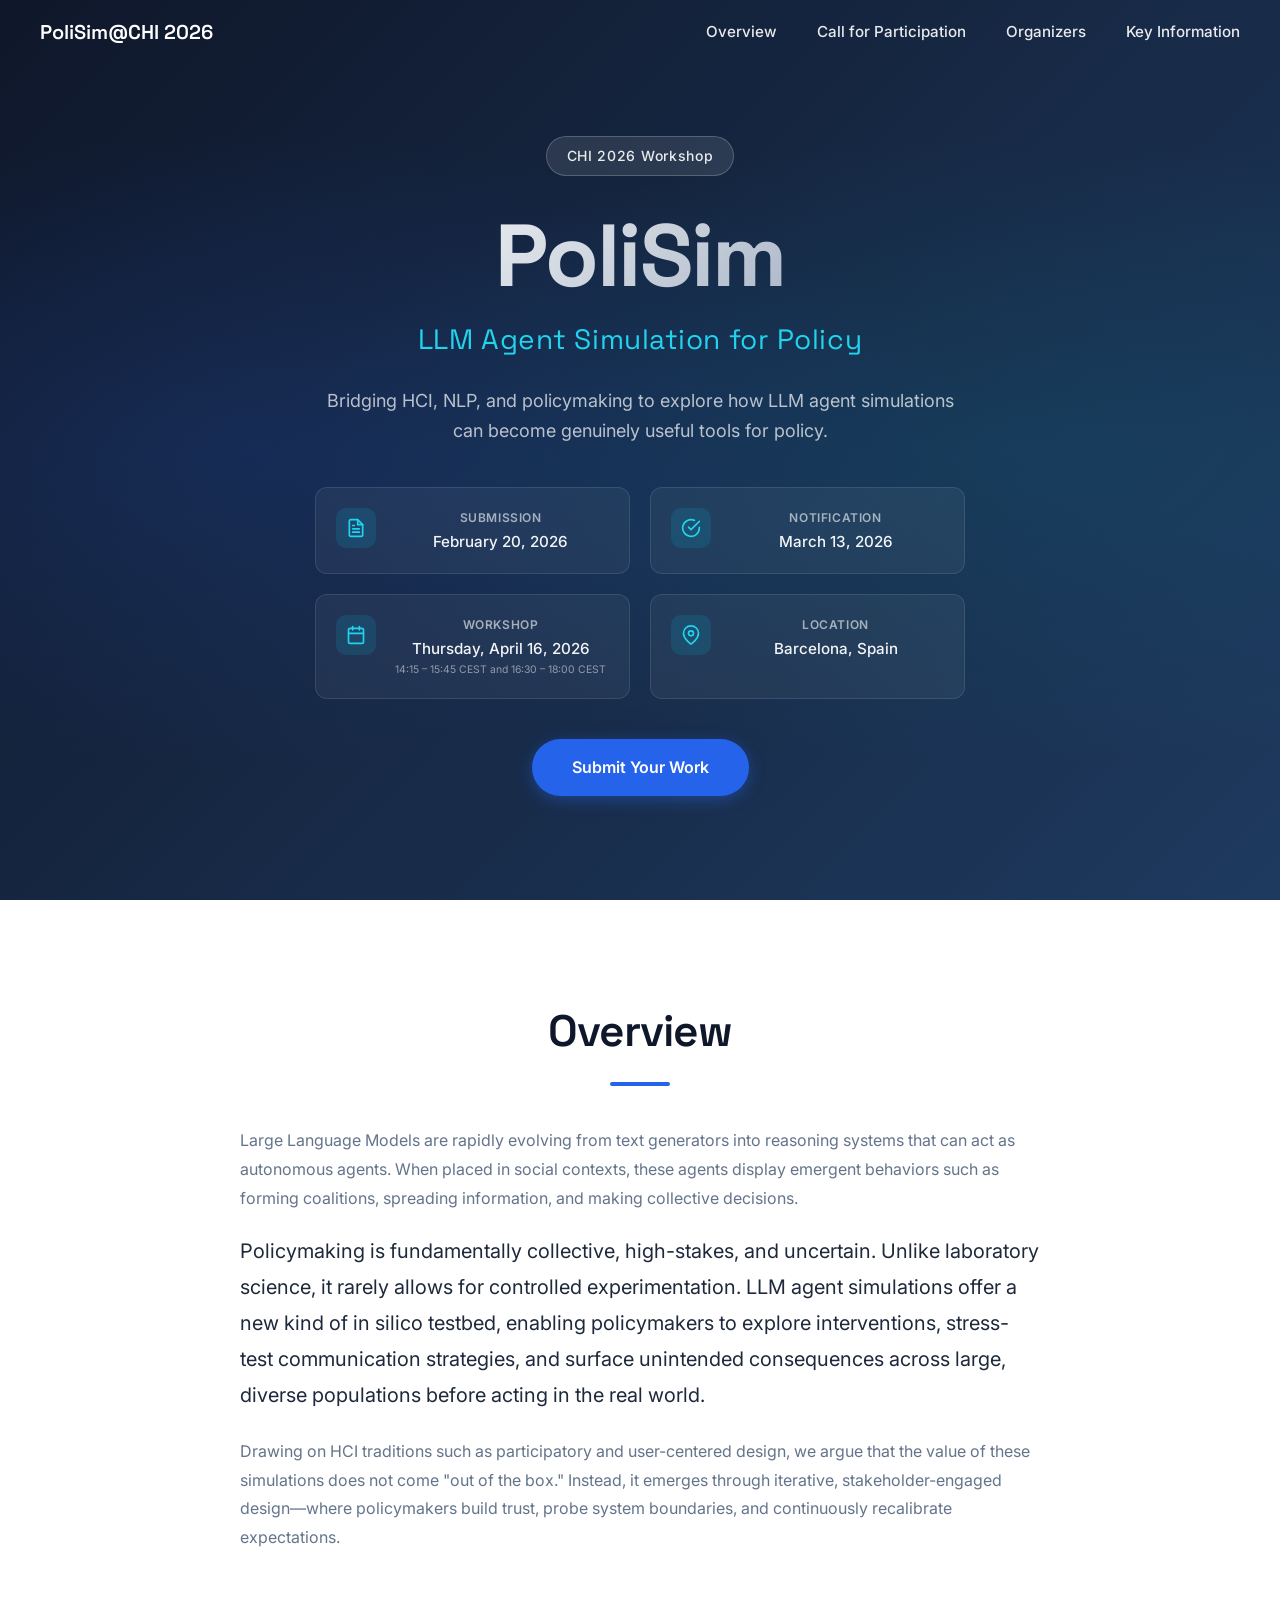
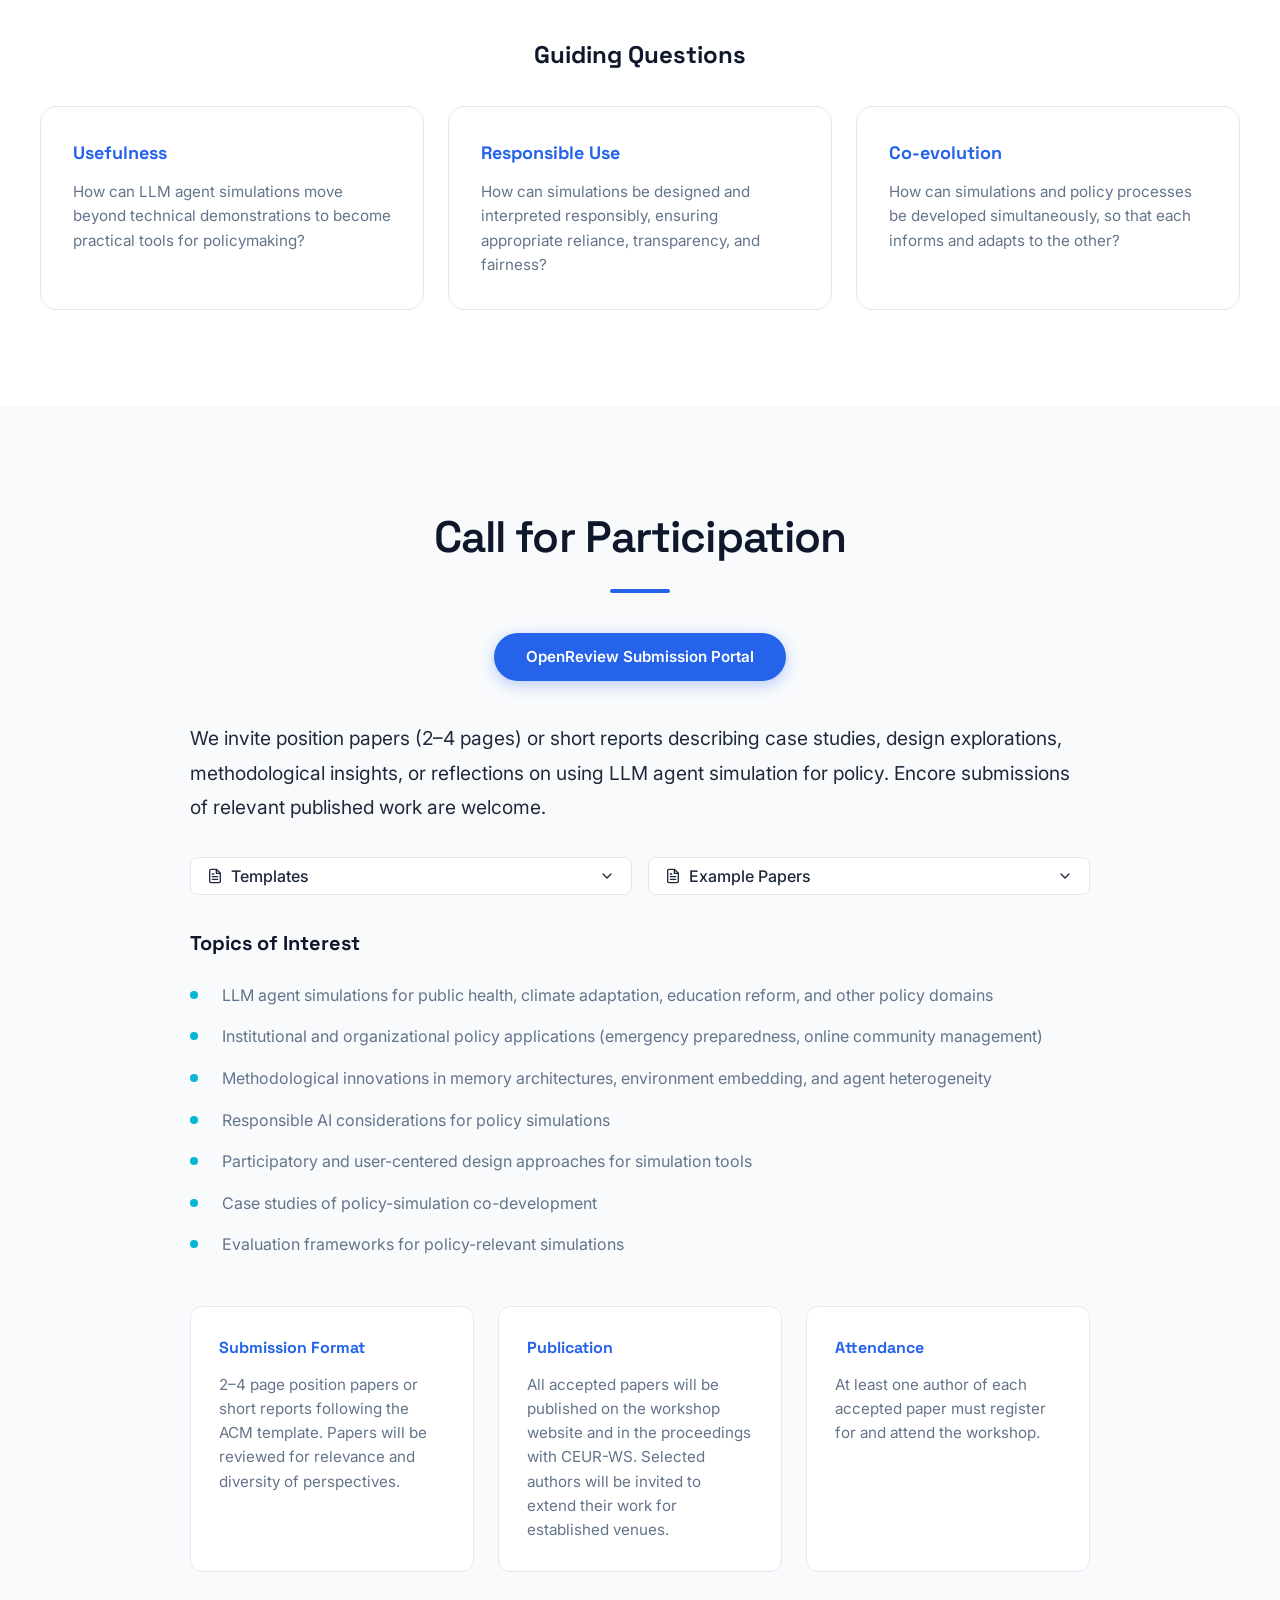
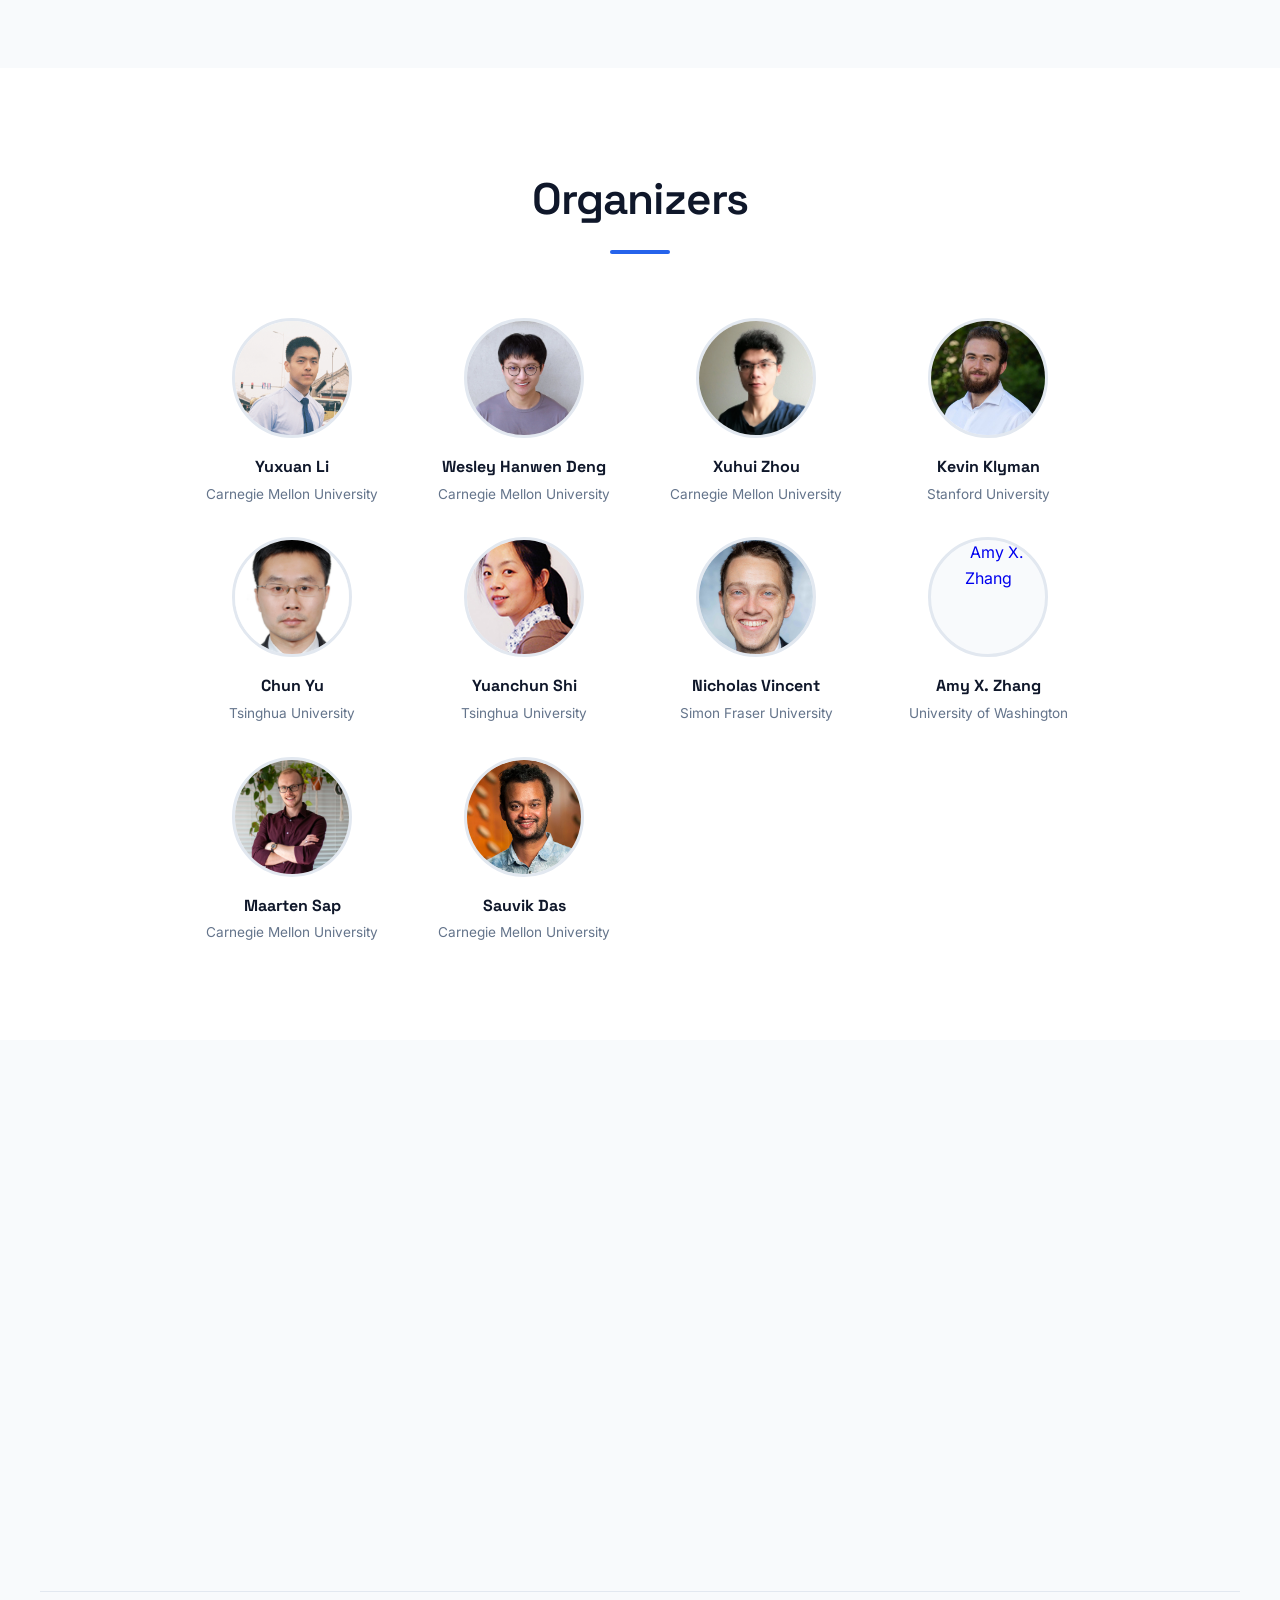
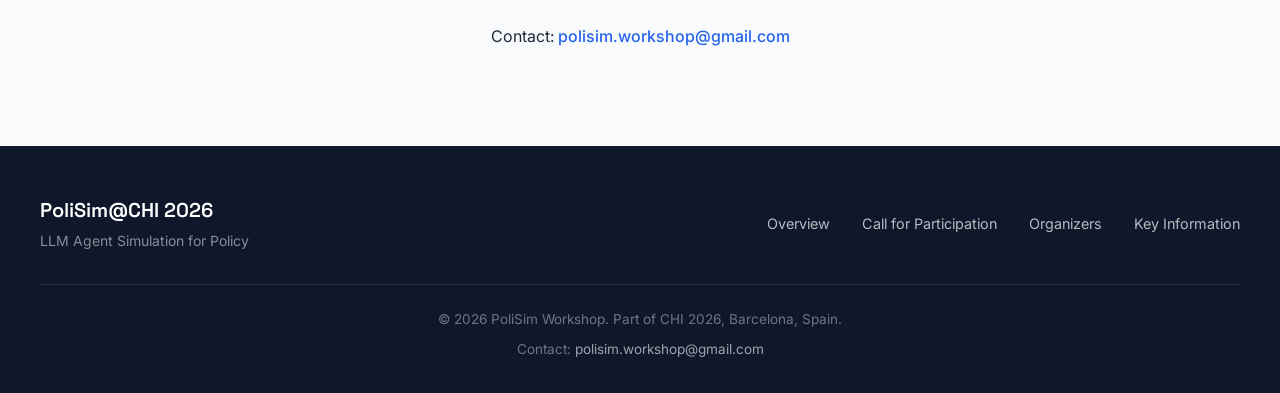
==== commit 208cd2d7: "change submission date" ====
--- a/index.html
+++ b/index.html
@@ -51,7 +51,7 @@
                     </div>
                     <div class="meta-content">
                         <span class="meta-label">Submission</span>
-                        <span class="meta-value">February 13, 2026</span>
+                        <span class="meta-value">February 20, 2026</span>
                     </div>
                 </div>
                 <div class="meta-item">
@@ -320,7 +320,7 @@
                         <svg xmlns="http://www.w3.org/2000/svg" width="32" height="32" viewBox="0 0 24 24" fill="none" stroke="currentColor" stroke-width="2" stroke-linecap="round" stroke-linejoin="round"><path d="M14 2H6a2 2 0 0 0-2 2v16a2 2 0 0 0 2 2h12a2 2 0 0 0 2-2V8z"></path><polyline points="14 2 14 8 20 8"></polyline><line x1="16" y1="13" x2="8" y2="13"></line><line x1="16" y1="17" x2="8" y2="17"></line><polyline points="10 9 9 9 8 9"></polyline></svg>
                     </div>
                     <h4>Submission Deadline</h4>
-                    <p class="info-date">February 13, 2026</p>
+                    <p class="info-date">February 20, 2026</p>
                     <p class="info-note">Anywhere on Earth (AoE)</p>
                 </div>
                 <div class="info-card">
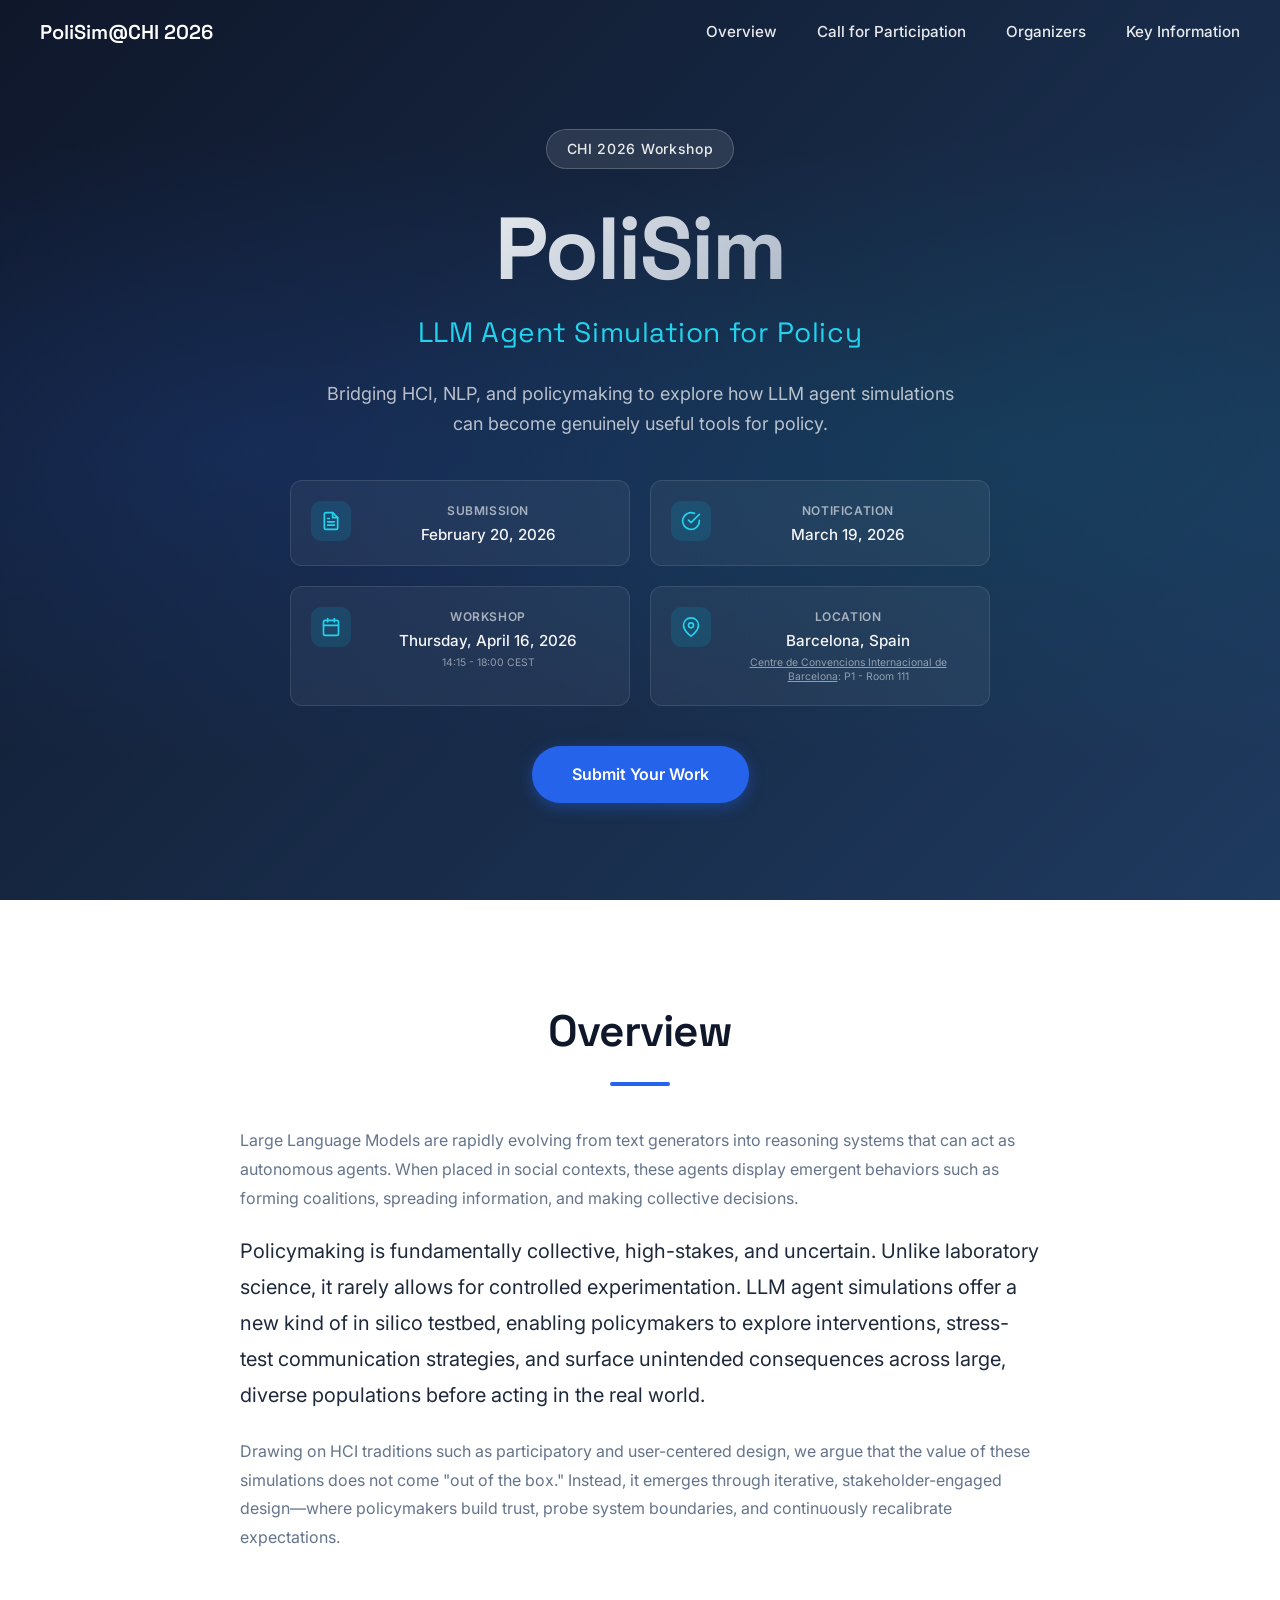
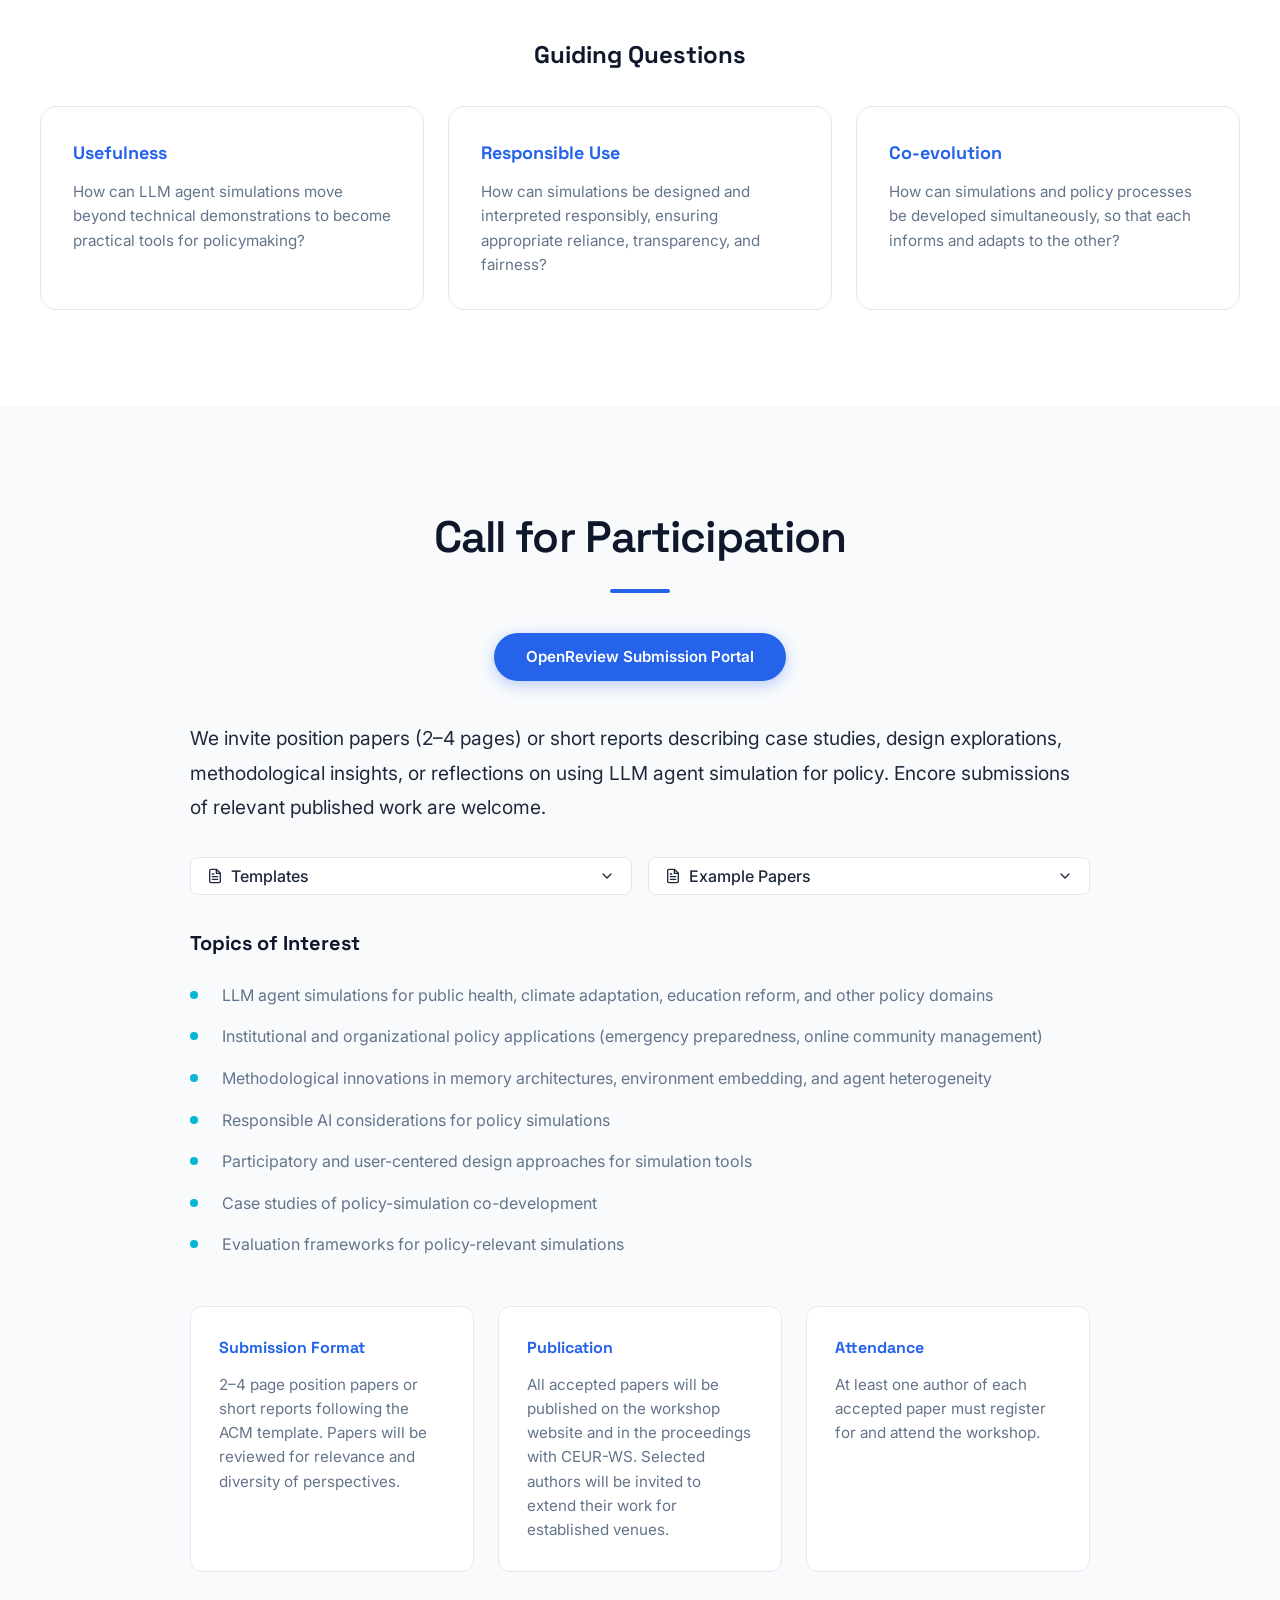
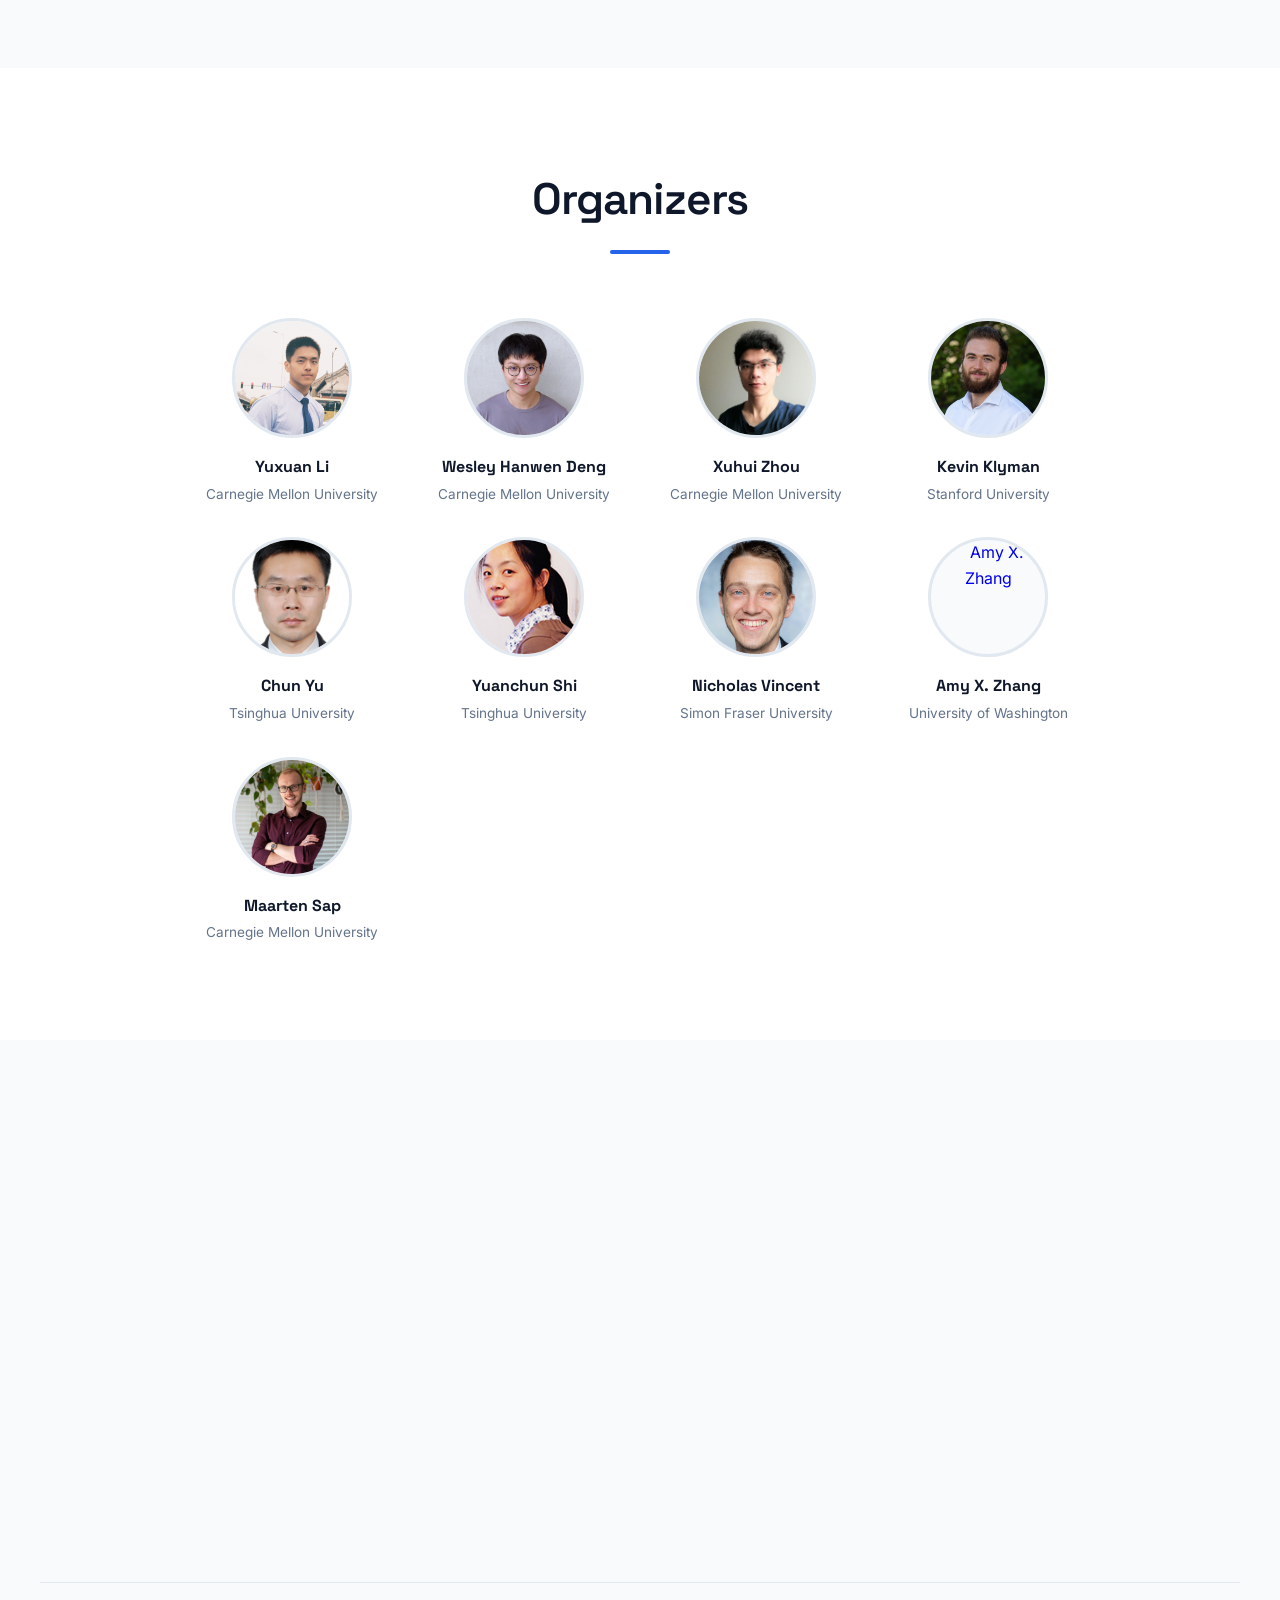
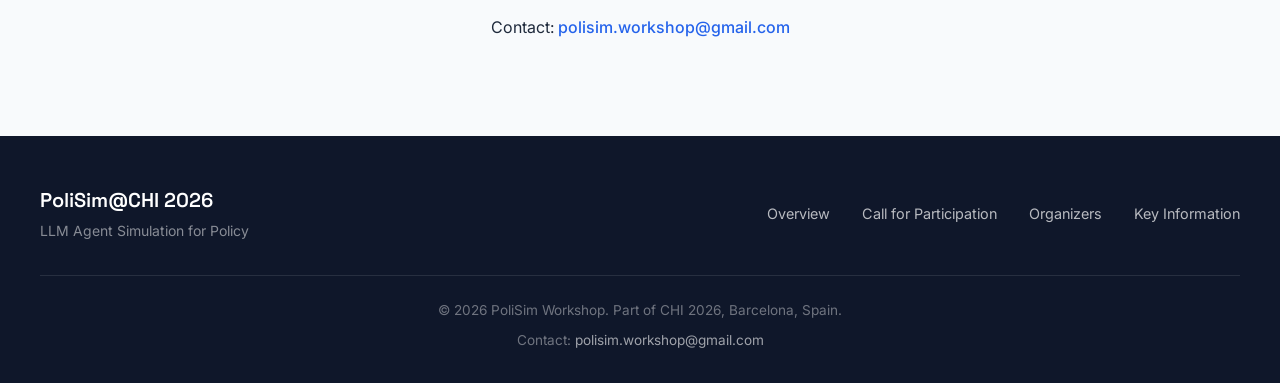
==== commit 5b394cd1: "updates" ====
--- a/index.html
+++ b/index.html
@@ -60,7 +60,7 @@
                     </div>
                     <div class="meta-content">
                         <span class="meta-label">Notification</span>
-                        <span class="meta-value">March 13, 2026</span>
+                        <span class="meta-value">March 19, 2026</span>
                     </div>
                 </div>
                 <div class="meta-item">
@@ -69,7 +69,7 @@
                     </div>
                     <div class="meta-content">
                         <span class="meta-label">Workshop</span>
-                        <span class="meta-value">Thursday, April 16, 2026<span class="date-note">14:15 – 15:45 CEST and 16:30 – 18:00 CEST</span></span>
+                        <span class="meta-value">Thursday, April 16, 2026<span class="date-note">14:15 - 18:00 CEST</span></span>
                     </div>
                 </div>
                 <div class="meta-item">
@@ -78,7 +78,7 @@
                     </div>
                     <div class="meta-content">
                         <span class="meta-label">Location</span>
-                        <span class="meta-value">Barcelona, Spain</span>
+                        <span class="meta-value">Barcelona, Spain<span class="date-note"><a href="https://ccib.es/espais/" target="_blank" rel="noopener noreferrer">Centre de Convencions Internacional de Barcelona</a>: P1 - Room 111</span></span>
                     </div>
                 </div>
             </div>
@@ -328,7 +328,7 @@
                         <svg xmlns="http://www.w3.org/2000/svg" width="32" height="32" viewBox="0 0 24 24" fill="none" stroke="currentColor" stroke-width="2" stroke-linecap="round" stroke-linejoin="round"><path d="M22 11.08V12a10 10 0 1 1-5.93-9.14"></path><polyline points="22 4 12 14.01 9 11.01"></polyline></svg>
                     </div>
                     <h4>Notification</h4>
-                    <p class="info-date">March 13, 2026</p>
+                    <p class="info-date">March 19, 2026</p>
                     <p class="info-note">Anywhere on Earth (AoE)</p>
                 </div>
                 <div class="info-card">
@@ -336,14 +336,14 @@
                         <svg xmlns="http://www.w3.org/2000/svg" width="32" height="32" viewBox="0 0 24 24" fill="none" stroke="currentColor" stroke-width="2" stroke-linecap="round" stroke-linejoin="round"><rect x="3" y="4" width="18" height="18" rx="2" ry="2"></rect><line x1="16" y1="2" x2="16" y2="6"></line><line x1="8" y1="2" x2="8" y2="6"></line><line x1="3" y1="10" x2="21" y2="10"></line></svg>
                     </div>
                     <h4>Workshop Date</h4>
-                    <p class="info-date">Thursday, April 16, 2026<span class="info-date-note">14:15 – 15:45 CEST and 16:30 – 18:00 CEST</span></p>
+                    <p class="info-date">Thursday, April 16, 2026<span class="info-date-note">14:15 - 18:00 CEST</span></p>
                 </div>
                 <div class="info-card">
                     <div class="info-icon">
                         <svg xmlns="http://www.w3.org/2000/svg" width="32" height="32" viewBox="0 0 24 24" fill="none" stroke="currentColor" stroke-width="2" stroke-linecap="round" stroke-linejoin="round"><path d="M21 10c0 7-9 13-9 13s-9-6-9-13a9 9 0 0 1 18 0z"></path><circle cx="12" cy="10" r="3"></circle></svg>
                     </div>
                     <h4>Location</h4>
-                    <p class="info-date">Barcelona, Spain</p>
+                    <p class="info-date">Barcelona, Spain<span class="info-date-note"><a href="https://ccib.es/espais/" target="_blank" rel="noopener noreferrer">Centre de Convencions Internacional de Barcelona</a>: P1 - Room 111</span></p>
                     <p class="info-note">In-person</p>
                 </div>
             </div>
--- a/styles.css
+++ b/styles.css
@@ -309,6 +309,15 @@
     color: rgba(255, 255, 255, 0.5);
     font-weight: 400;
     margin-top: 0.25rem;
+}
+
+.date-note a {
+    color: inherit;
+    text-decoration: underline;
+}
+
+.date-note a:hover {
+    color: rgba(255, 255, 255, 0.75);
 }
 
 .hero-cta {
@@ -784,6 +793,15 @@
     margin-top: 0.25rem;
 }
 
+.info-date-note a {
+    color: inherit;
+    text-decoration: underline;
+}
+
+.info-date-note a:hover {
+    color: var(--primary);
+}
+
 .info-note {
     color: var(--text-light);
     font-size: 0.875rem;
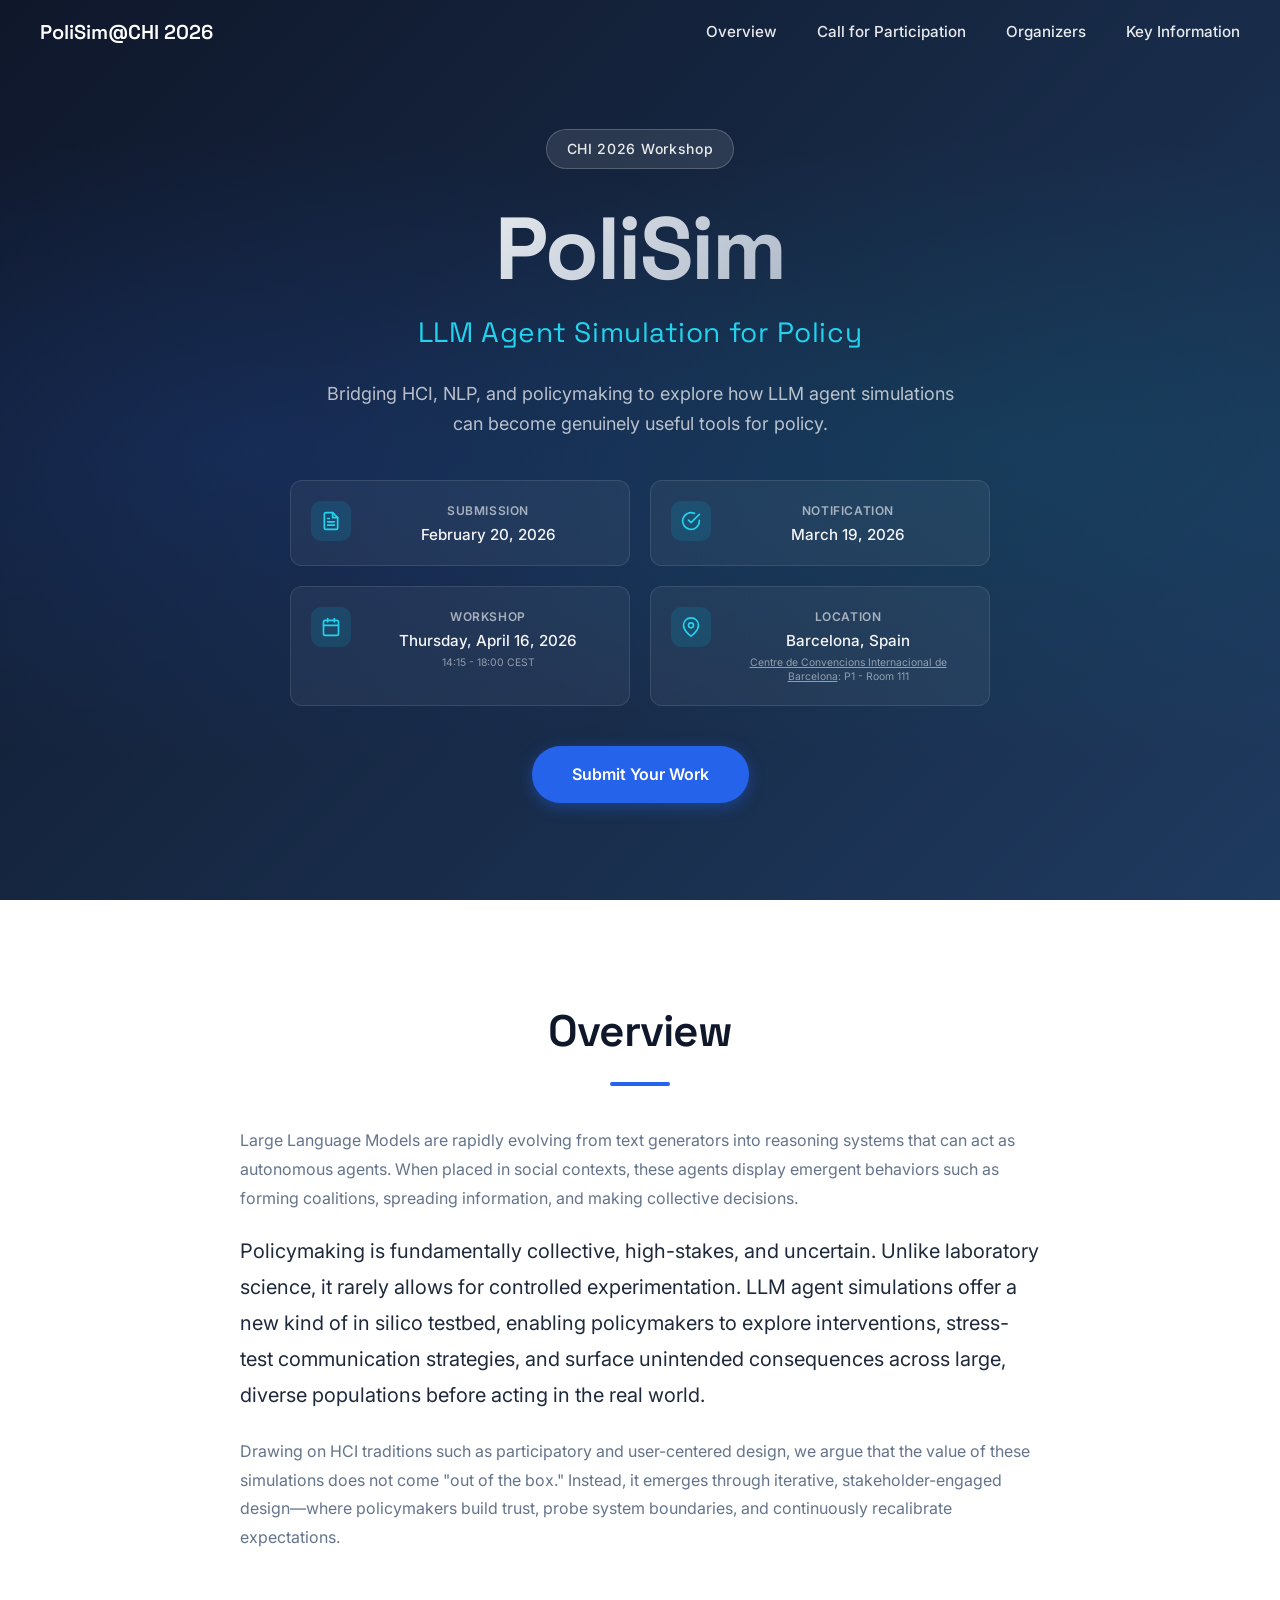
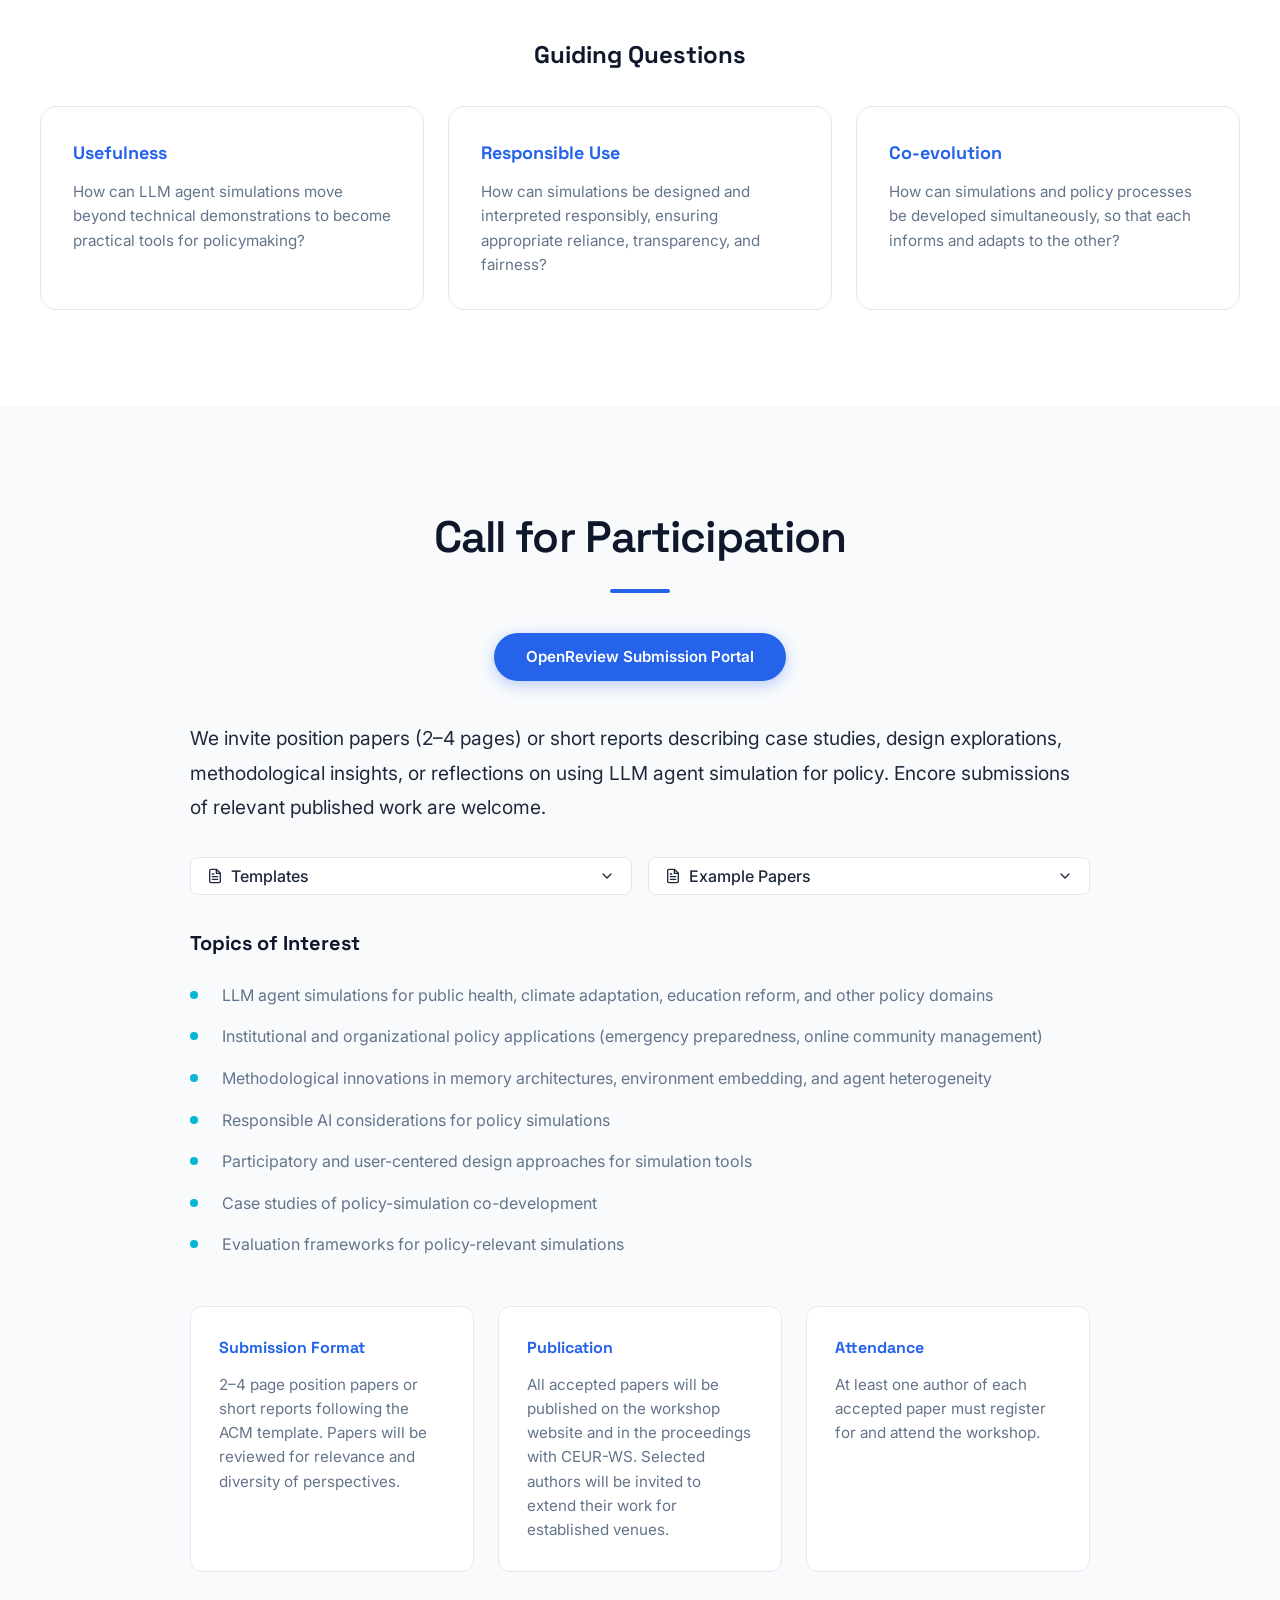
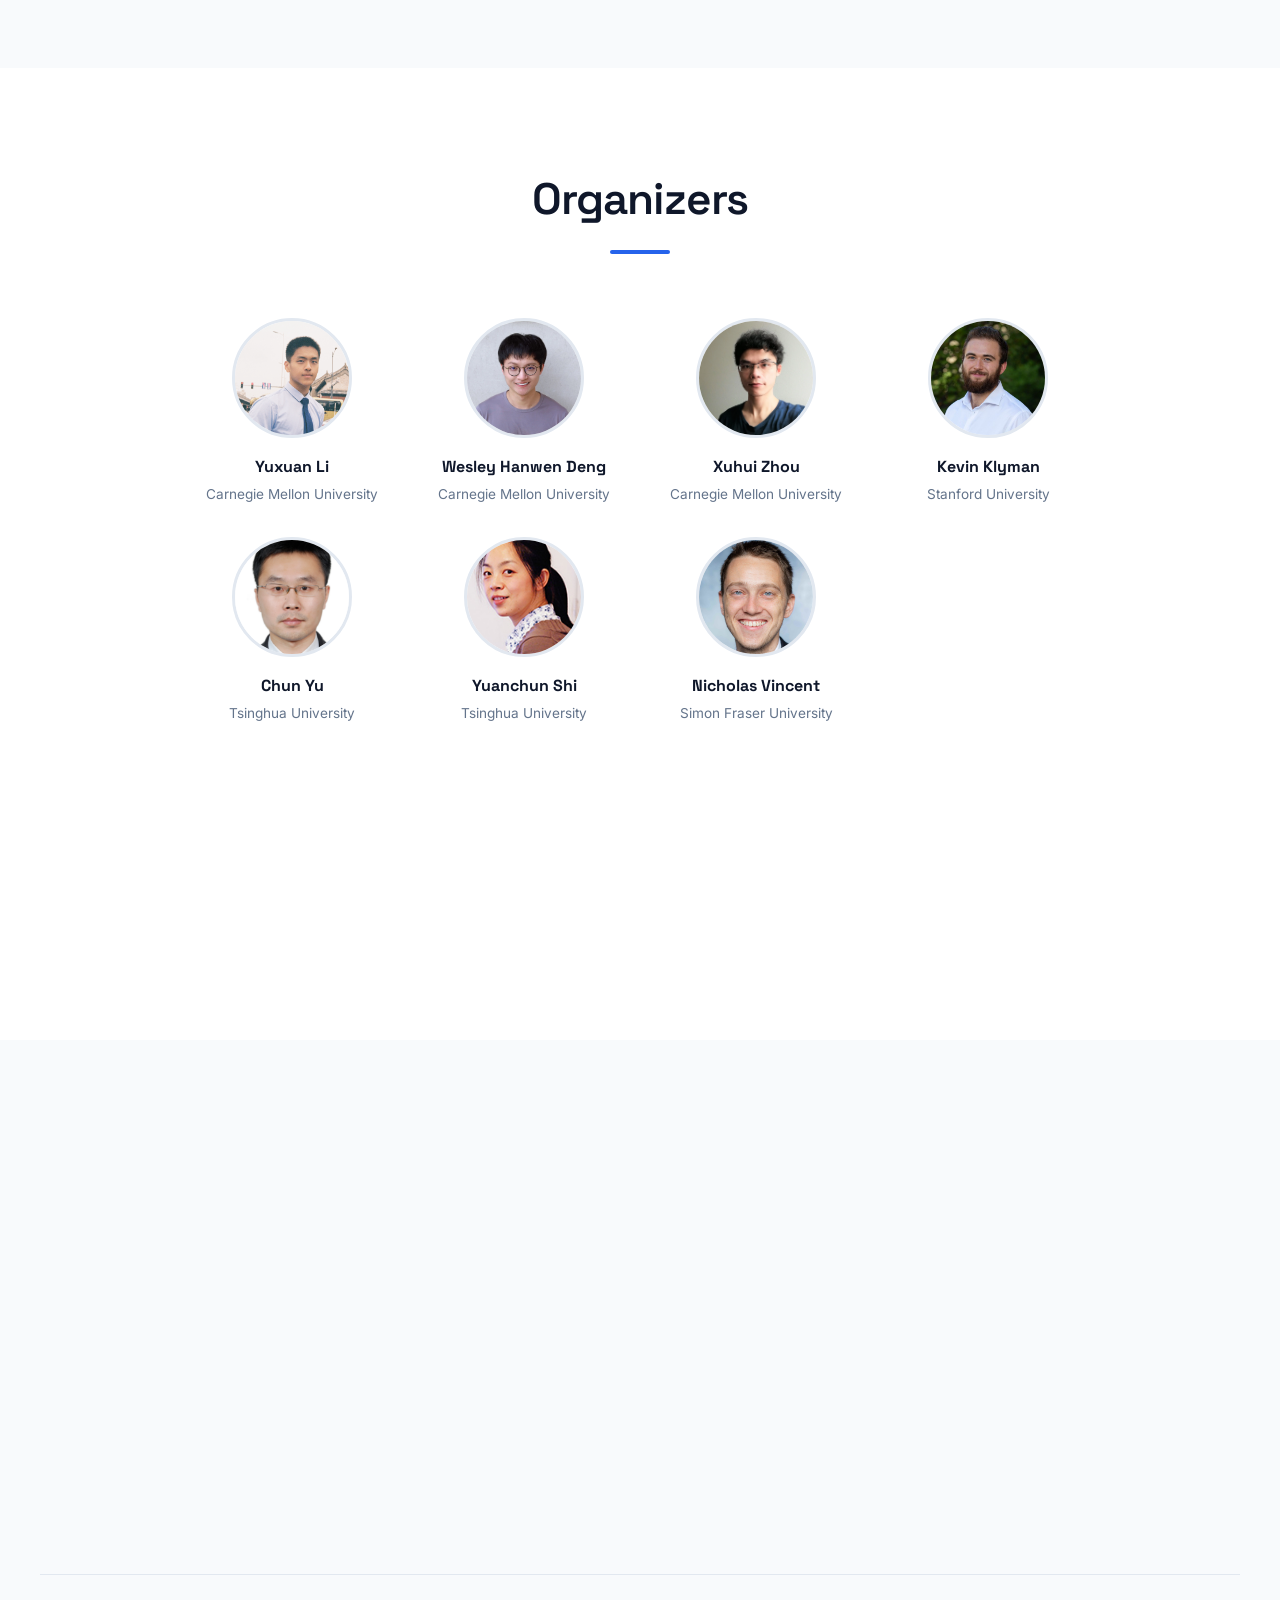
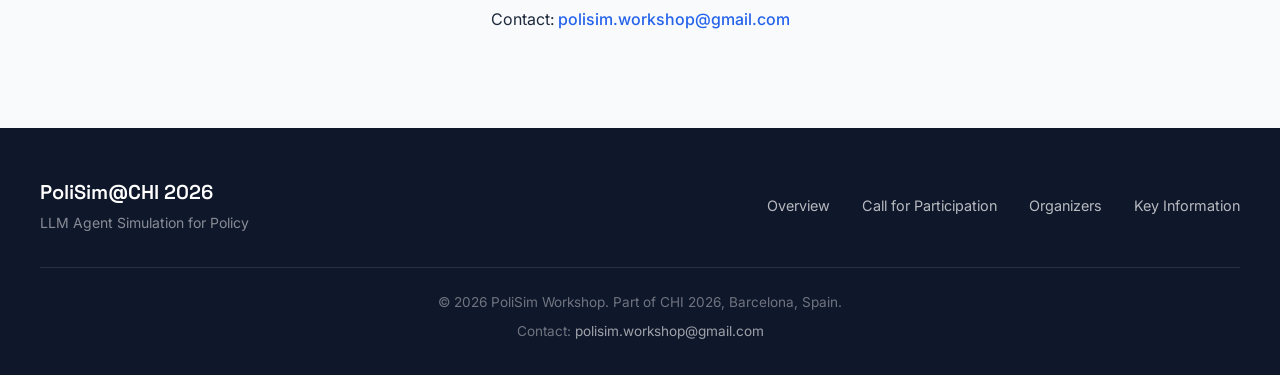
==== commit 004308ba: "updates" ====
--- a/index.html
+++ b/index.html
@@ -344,7 +344,6 @@
                     </div>
                     <h4>Location</h4>
                     <p class="info-date">Barcelona, Spain<span class="info-date-note"><a href="https://ccib.es/espais/" target="_blank" rel="noopener noreferrer">Centre de Convencions Internacional de Barcelona</a>: P1 - Room 111</span></p>
-                    <p class="info-note">In-person</p>
                 </div>
             </div>
             <div class="info-contact">
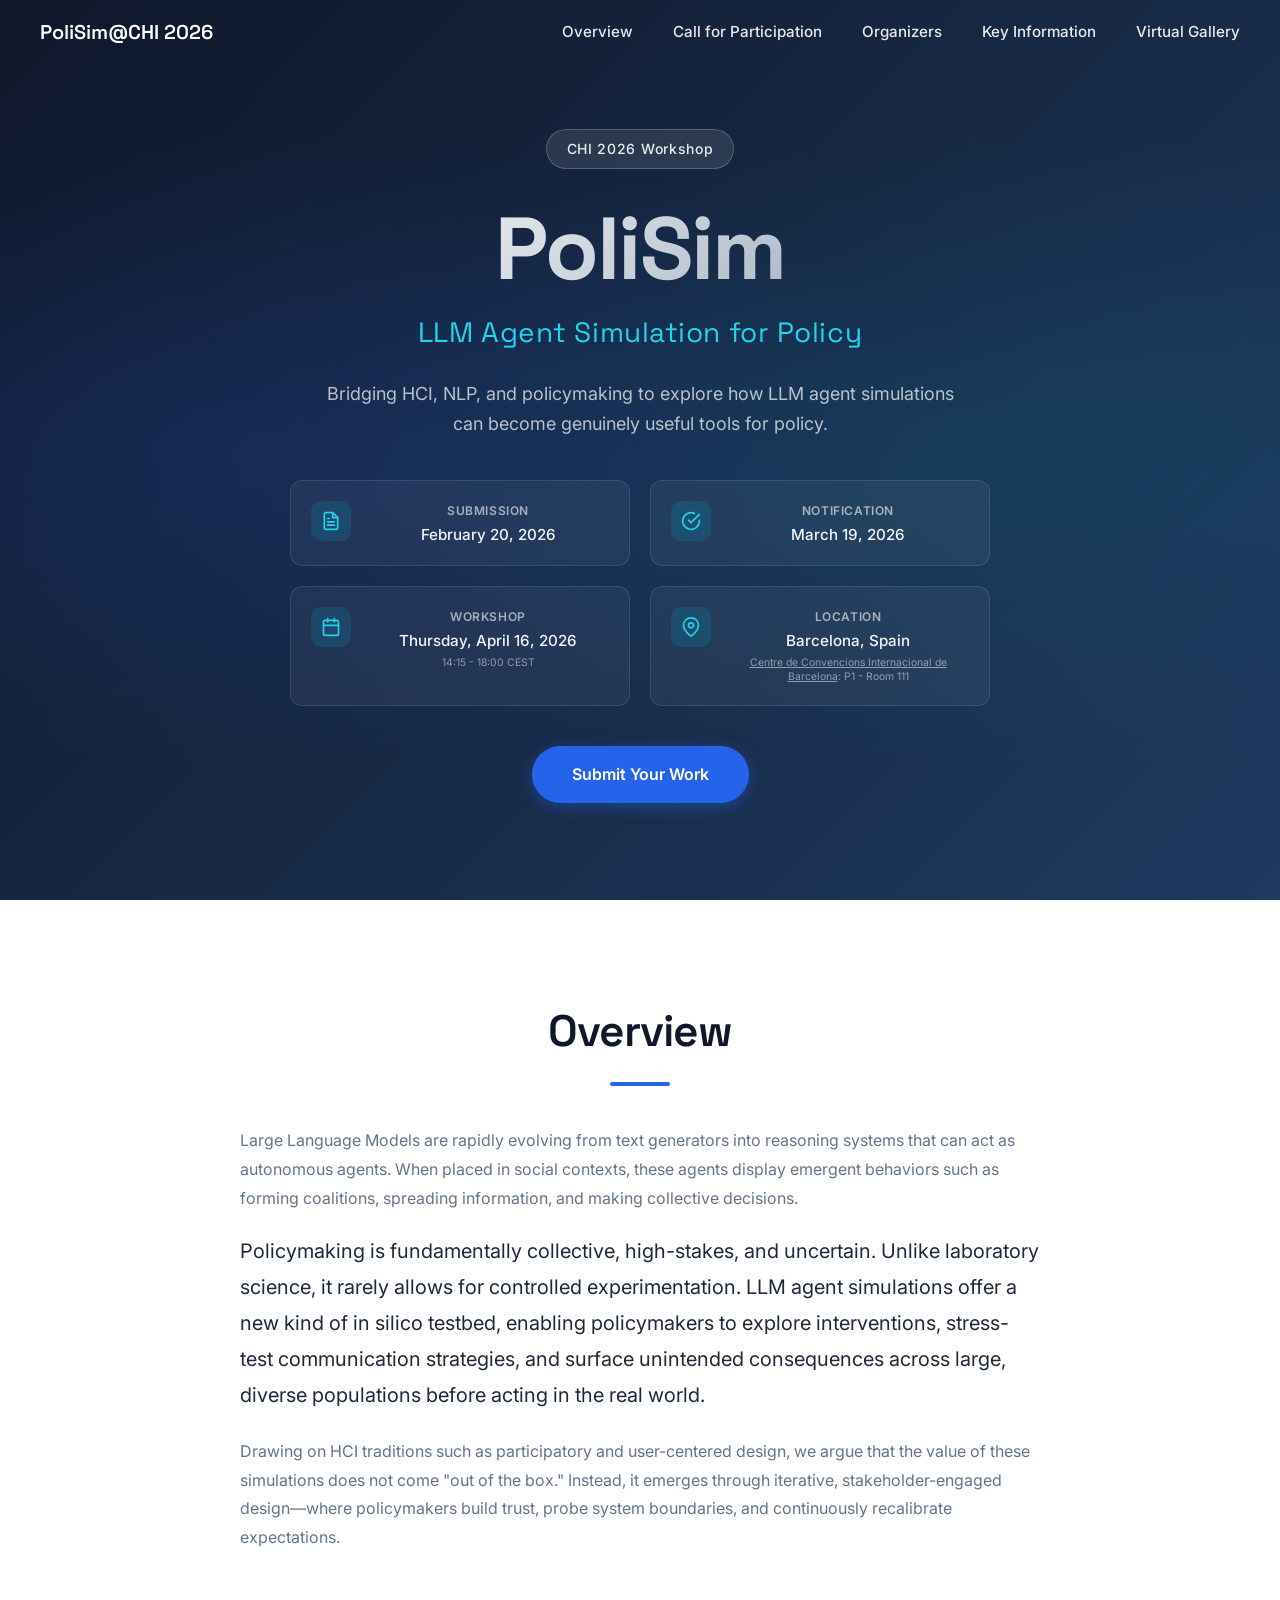
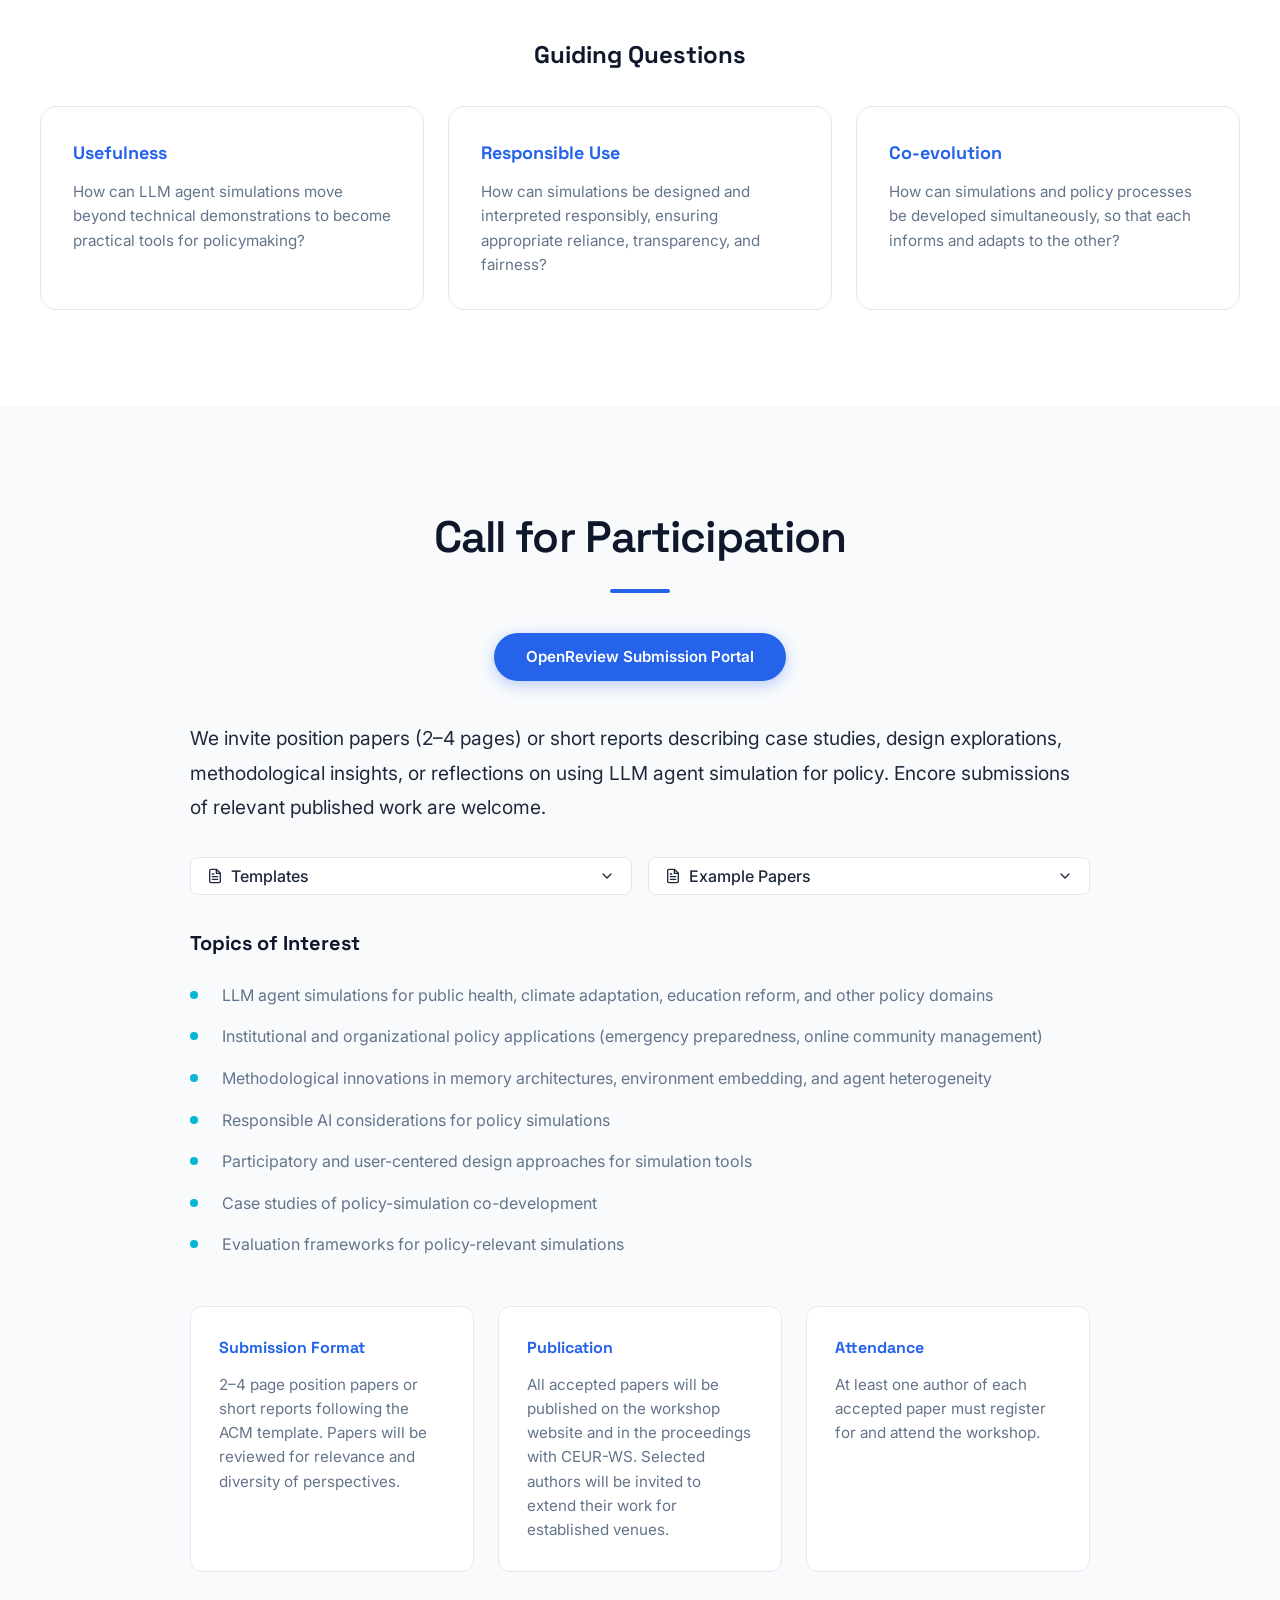
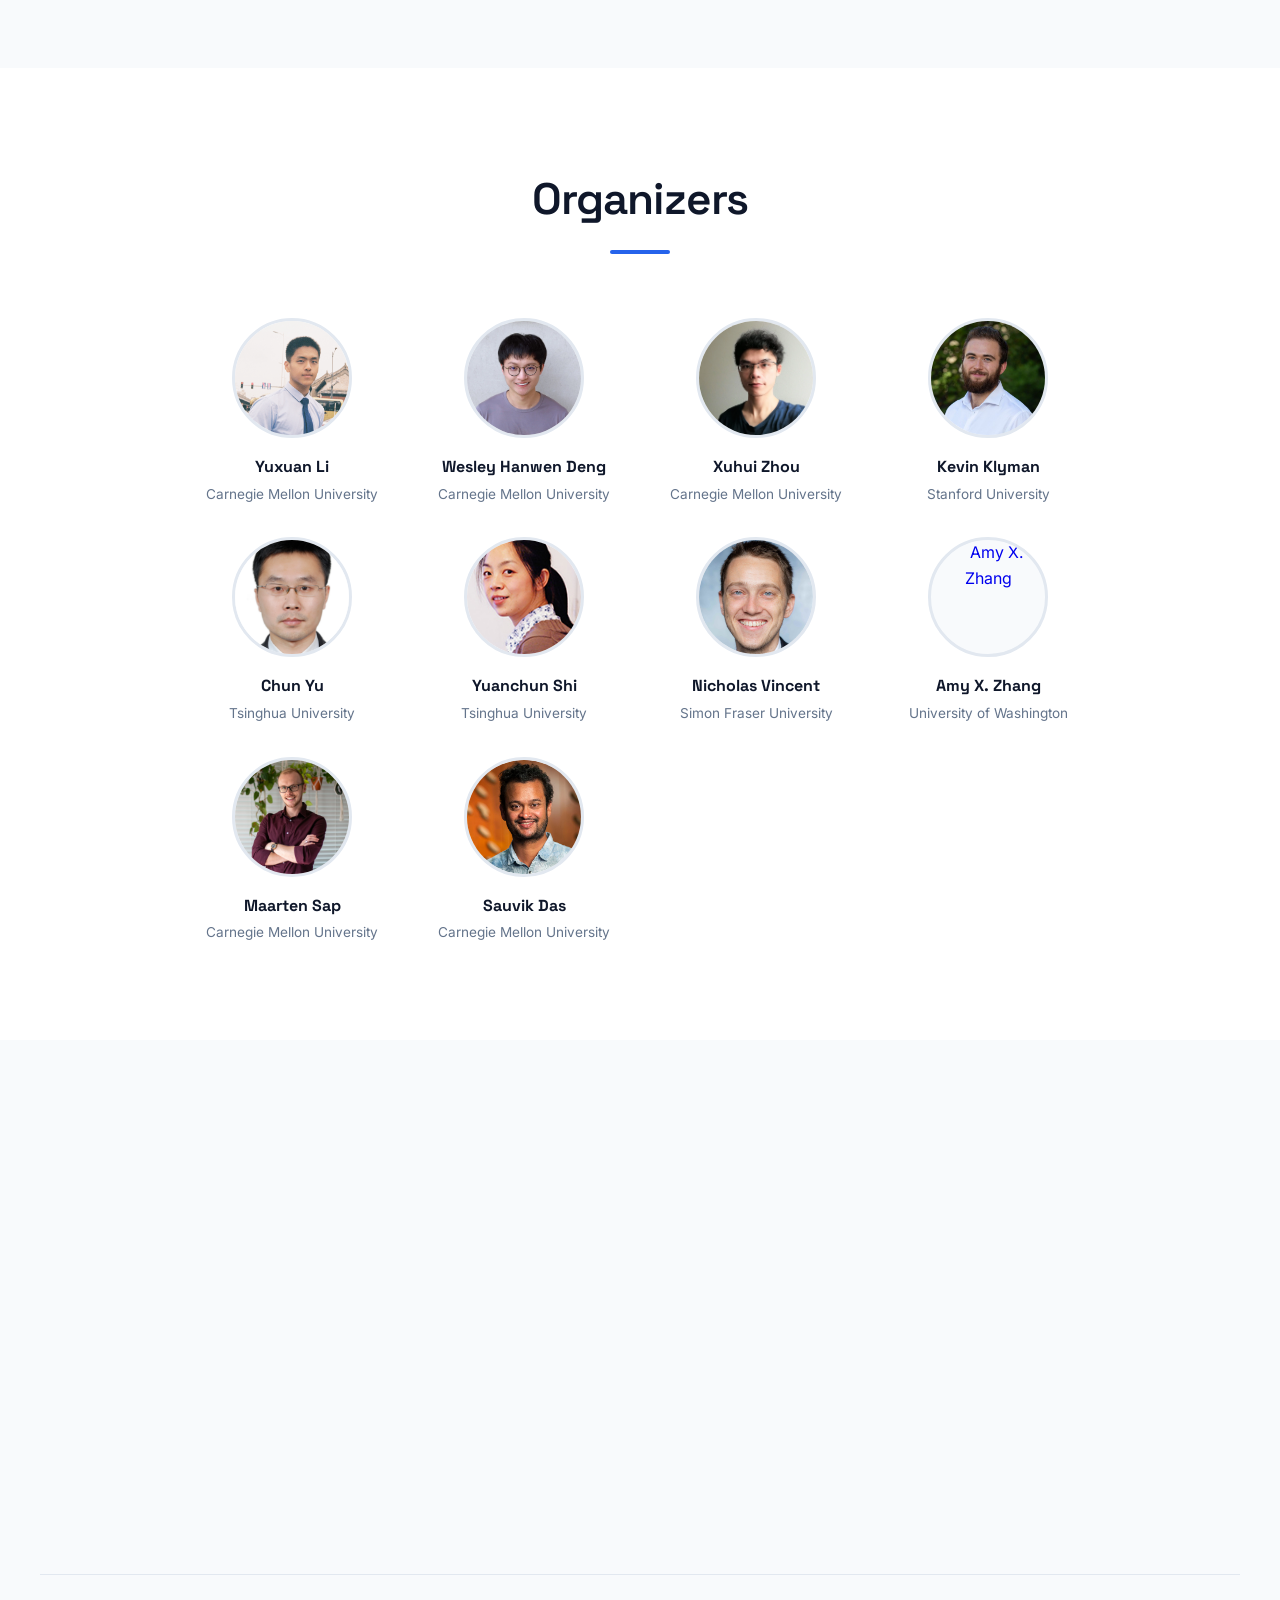
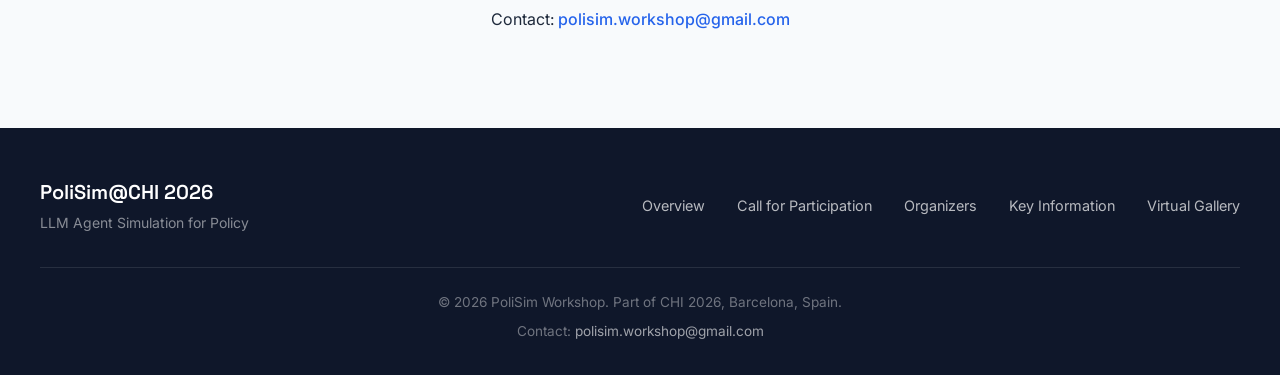
==== commit 1d51888a: "gallery" ====
--- a/index.html
+++ b/index.html
@@ -23,6 +23,7 @@
                 <li><a href="#cfp">Call for Participation</a></li>
                 <li><a href="#organizers">Organizers</a></li>
                 <li><a href="#info">Key Information</a></li>
+                <li><a href="gallery.html" class="nav-gallery">Virtual Gallery</a></li>
             </ul>
             <button class="nav-toggle" aria-label="Toggle navigation">
                 <span></span>
@@ -365,6 +366,7 @@
                     <a href="#cfp">Call for Participation</a>
                     <a href="#organizers">Organizers</a>
                     <a href="#info">Key Information</a>
+                    <a href="gallery.html">Virtual Gallery</a>
                 </div>
             </div>
             <div class="footer-bottom">
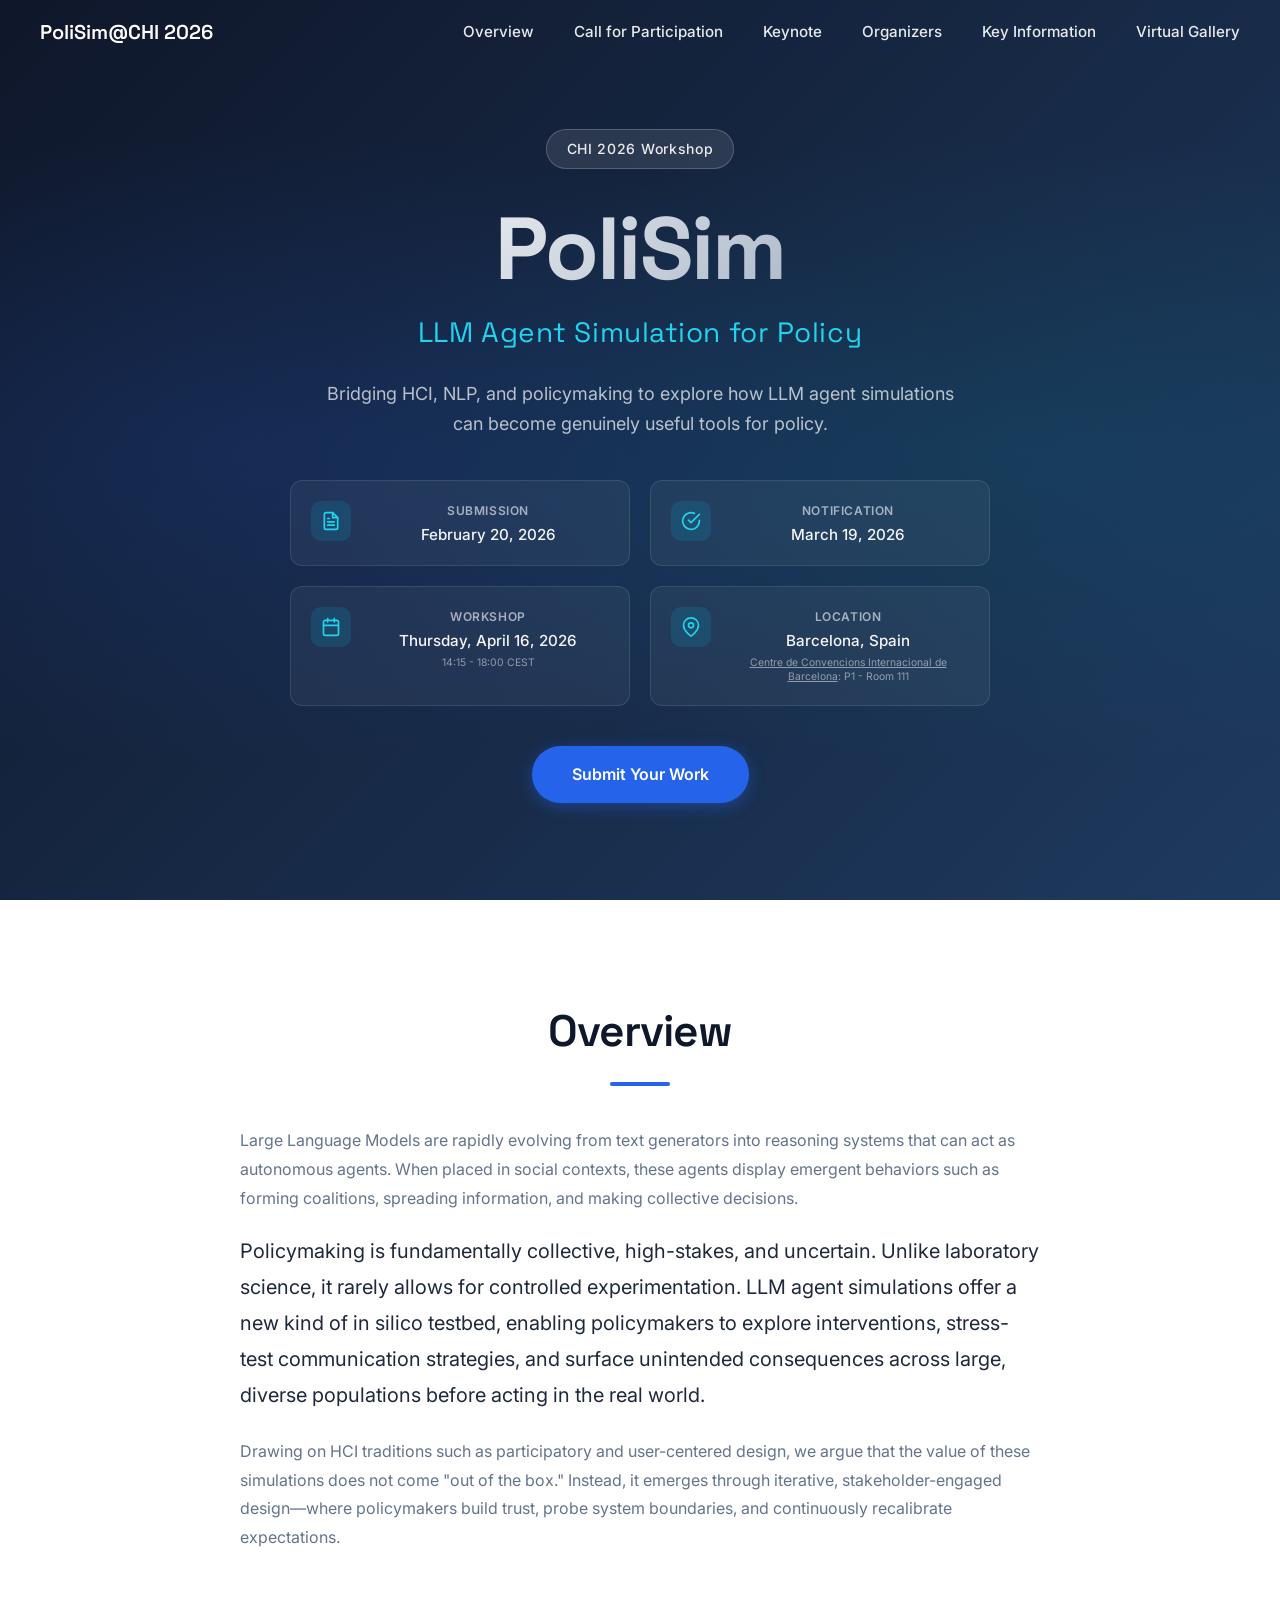
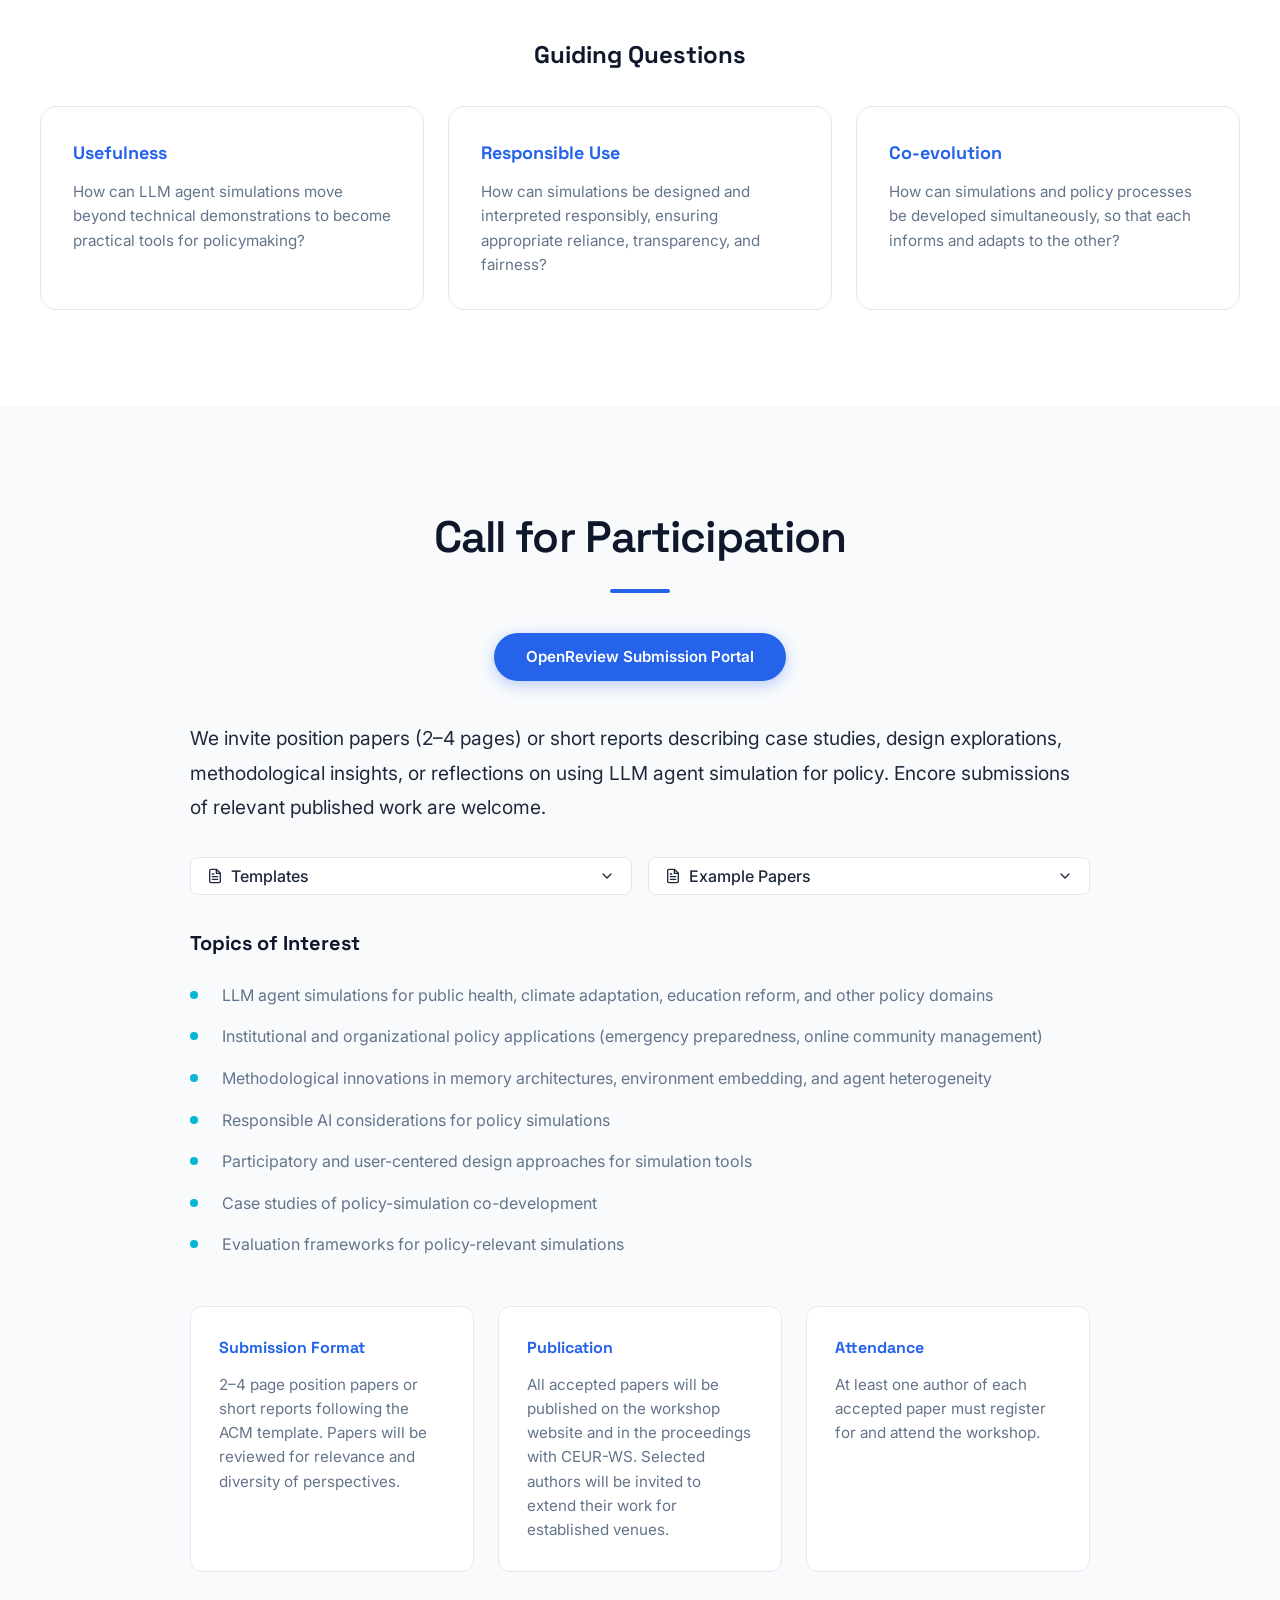
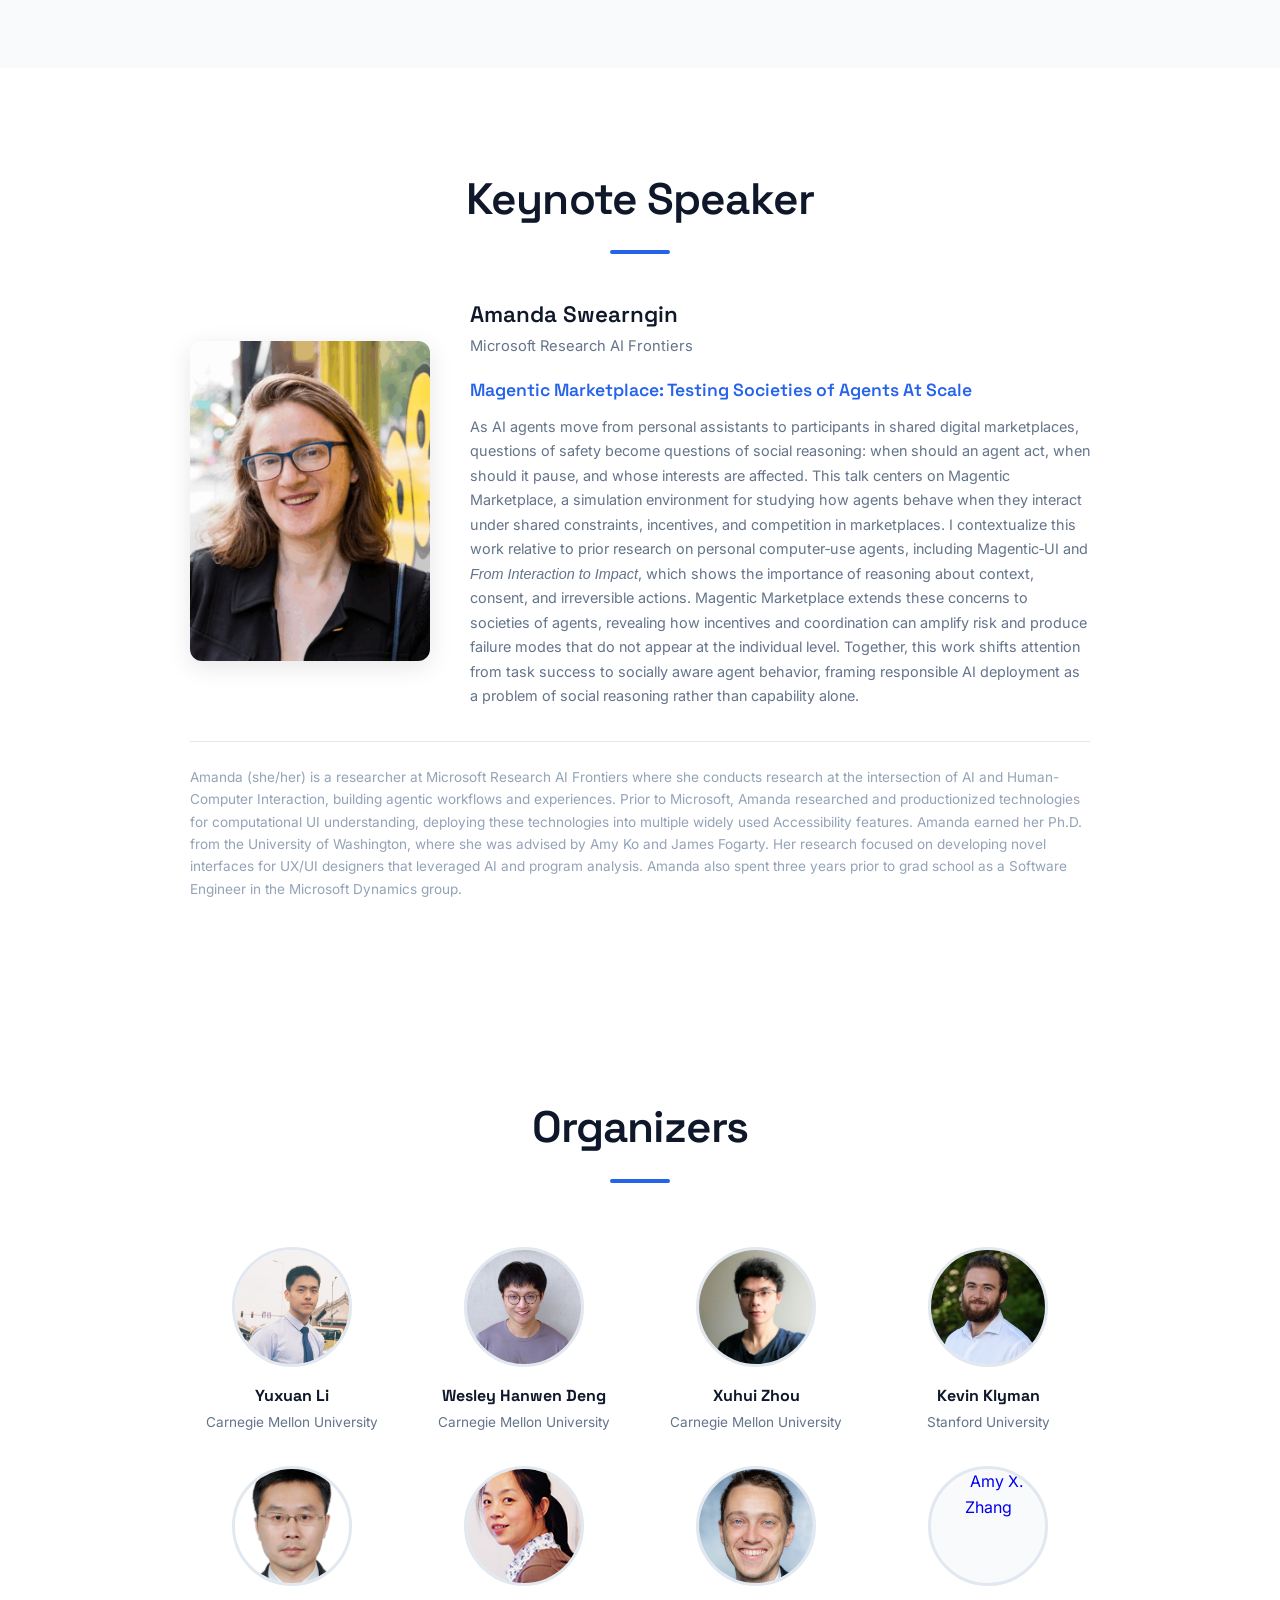
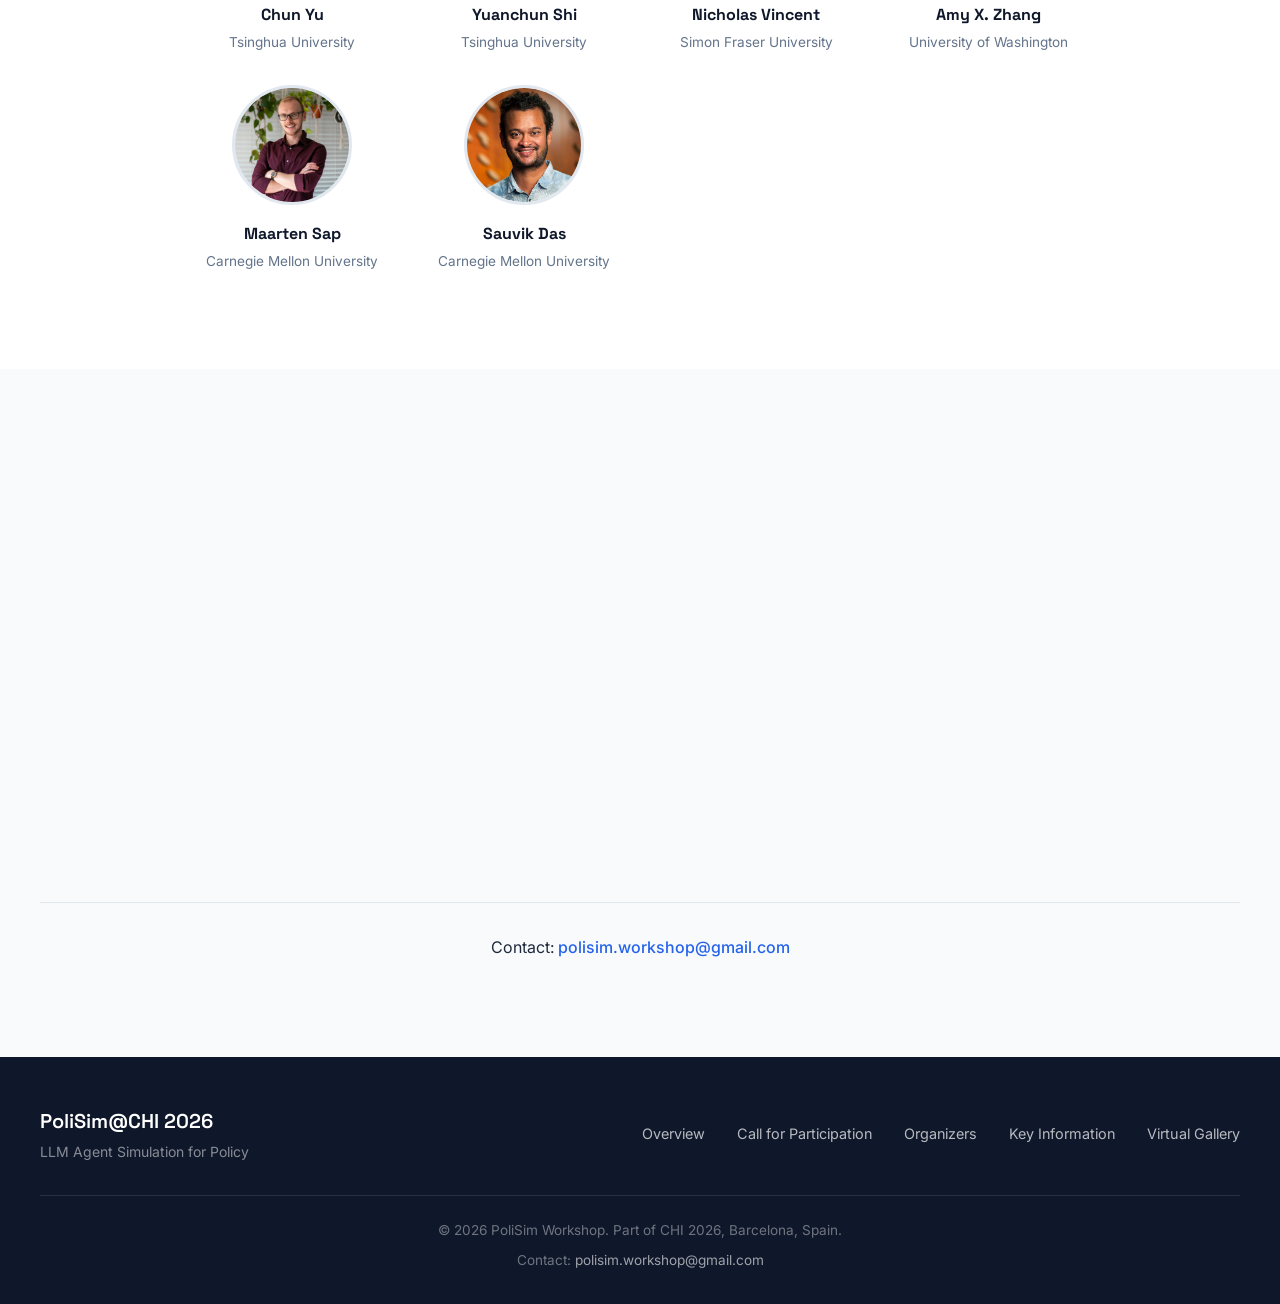
==== commit d9d8a8c4: "updates" ====
--- a/index.html
+++ b/index.html
@@ -21,6 +21,7 @@
             <ul class="nav-links">
                 <li><a href="#overview">Overview</a></li>
                 <li><a href="#cfp">Call for Participation</a></li>
+                <li><a href="#keynote">Keynote</a></li>
                 <li><a href="#organizers">Organizers</a></li>
                 <li><a href="#info">Key Information</a></li>
                 <li><a href="gallery.html" class="nav-gallery">Virtual Gallery</a></li>
@@ -219,6 +220,30 @@
         </div>
     </section>
 
+    <!-- Keynote Section -->
+    <section class="section" id="keynote">
+        <div class="container">
+            <div class="section-header">
+                <h2 class="section-title">Keynote Speaker</h2>
+                <div class="section-line"></div>
+            </div>
+            <div class="keynote-card">
+                <div class="keynote-photo">
+                    <img src="assets/people/amanda_swearngin.png" alt="Amanda Swearngin">
+                </div>
+                <div class="keynote-body">
+                    <div class="keynote-speaker-meta">
+                        <h3 class="keynote-name">Amanda Swearngin</h3>
+                        <p class="keynote-affiliation">Microsoft Research AI Frontiers</p>
+                    </div>
+                    <h4 class="keynote-talk-title">Magentic Marketplace: Testing Societies of Agents At Scale</h4>
+                    <p class="keynote-abstract">As AI agents move from personal assistants to participants in shared digital marketplaces, questions of safety become questions of social reasoning: when should an agent act, when should it pause, and whose interests are affected. This talk centers on Magentic Marketplace, a simulation environment for studying how agents behave when they interact under shared constraints, incentives, and competition in marketplaces. I contextualize this work relative to prior research on personal computer&#8209;use agents, including Magentic&#8209;UI and <em>From Interaction to Impact</em>, which shows the importance of reasoning about context, consent, and irreversible actions. Magentic Marketplace extends these concerns to societies of agents, revealing how incentives and coordination can amplify risk and produce failure modes that do not appear at the individual level. Together, this work shifts attention from task success to socially aware agent behavior, framing responsible AI deployment as a problem of social reasoning rather than capability alone.</p>
+                </div>
+            </div>
+            <p class="keynote-bio">Amanda (she/her) is a researcher at Microsoft Research AI Frontiers where she conducts research at the intersection of AI and Human-Computer Interaction, building agentic workflows and experiences. Prior to Microsoft, Amanda researched and productionized technologies for computational UI understanding, deploying these technologies into multiple widely used Accessibility features. Amanda earned her Ph.D. from the University of Washington, where she was advised by Amy Ko and James Fogarty. Her research focused on developing novel interfaces for UX/UI designers that leveraged AI and program analysis. Amanda also spent three years prior to grad school as a Software Engineer in the Microsoft Dynamics group.</p>
+        </div>
+    </section>
+
     <!-- Organizers Section -->
     <section class="section" id="organizers">
         <div class="container">
--- a/styles.css
+++ b/styles.css
@@ -672,6 +672,87 @@
 }
 
 /* ========================================
+   Keynote Section
+   ======================================== */
+#keynote .container {
+    max-width: 900px;
+    margin: 0 auto;
+}
+
+.keynote-card {
+    display: grid;
+    grid-template-columns: 240px 1fr;
+    gap: 2.5rem;
+    align-items: center;
+}
+
+.keynote-photo {
+    border-radius: 12px;
+    overflow: hidden;
+    box-shadow: 0 6px 24px rgba(0, 0, 0, 0.1);
+    transition: var(--transition-base);
+    aspect-ratio: 3 / 4;
+}
+
+.keynote-photo:hover {
+    transform: translateY(-2px);
+    box-shadow: 0 12px 32px rgba(0, 0, 0, 0.14);
+}
+
+.keynote-photo img {
+    width: 100%;
+    height: 100%;
+    object-fit: cover;
+    display: block;
+}
+
+.keynote-body {
+    padding-top: 0.15rem;
+}
+
+.keynote-speaker-meta {
+    margin-bottom: 1.25rem;
+}
+
+.keynote-name {
+    font-family: var(--font-display);
+    font-size: 1.4rem;
+    font-weight: 600;
+    color: var(--secondary);
+    margin-bottom: 0.15rem;
+}
+
+.keynote-affiliation {
+    color: var(--text-secondary);
+    font-size: 0.92rem;
+}
+
+.keynote-talk-title {
+    font-family: var(--font-display);
+    font-size: 1.1rem;
+    font-weight: 600;
+    color: var(--primary);
+    margin-bottom: 0.75rem;
+    line-height: 1.4;
+}
+
+.keynote-abstract {
+    color: var(--text-secondary);
+    font-size: 0.9rem;
+    line-height: 1.7;
+}
+
+.keynote-bio {
+    max-width: 900px;
+    margin: 2rem auto 0;
+    padding-top: 1.5rem;
+    border-top: 1px solid var(--border);
+    color: var(--text-light);
+    font-size: 0.85rem;
+    line-height: 1.65;
+}
+
+/* ========================================
    Organizers Section
    ======================================== */
 #organizers .container {
@@ -980,10 +1061,30 @@
         grid-template-columns: 1fr;
     }
     
+    .keynote-card {
+        grid-template-columns: 1fr;
+        gap: 1.5rem;
+    }
+
+    .keynote-photo {
+        max-width: 260px;
+        margin: 0 auto;
+        aspect-ratio: 1;
+        min-height: unset;
+    }
+
+    .keynote-body {
+        text-align: center;
+    }
+
+    .keynote-abstract {
+        text-align: left;
+    }
+
     .organizers-grid {
         grid-template-columns: repeat(2, 1fr);
     }
-    
+
     .info-grid {
         grid-template-columns: 1fr;
     }
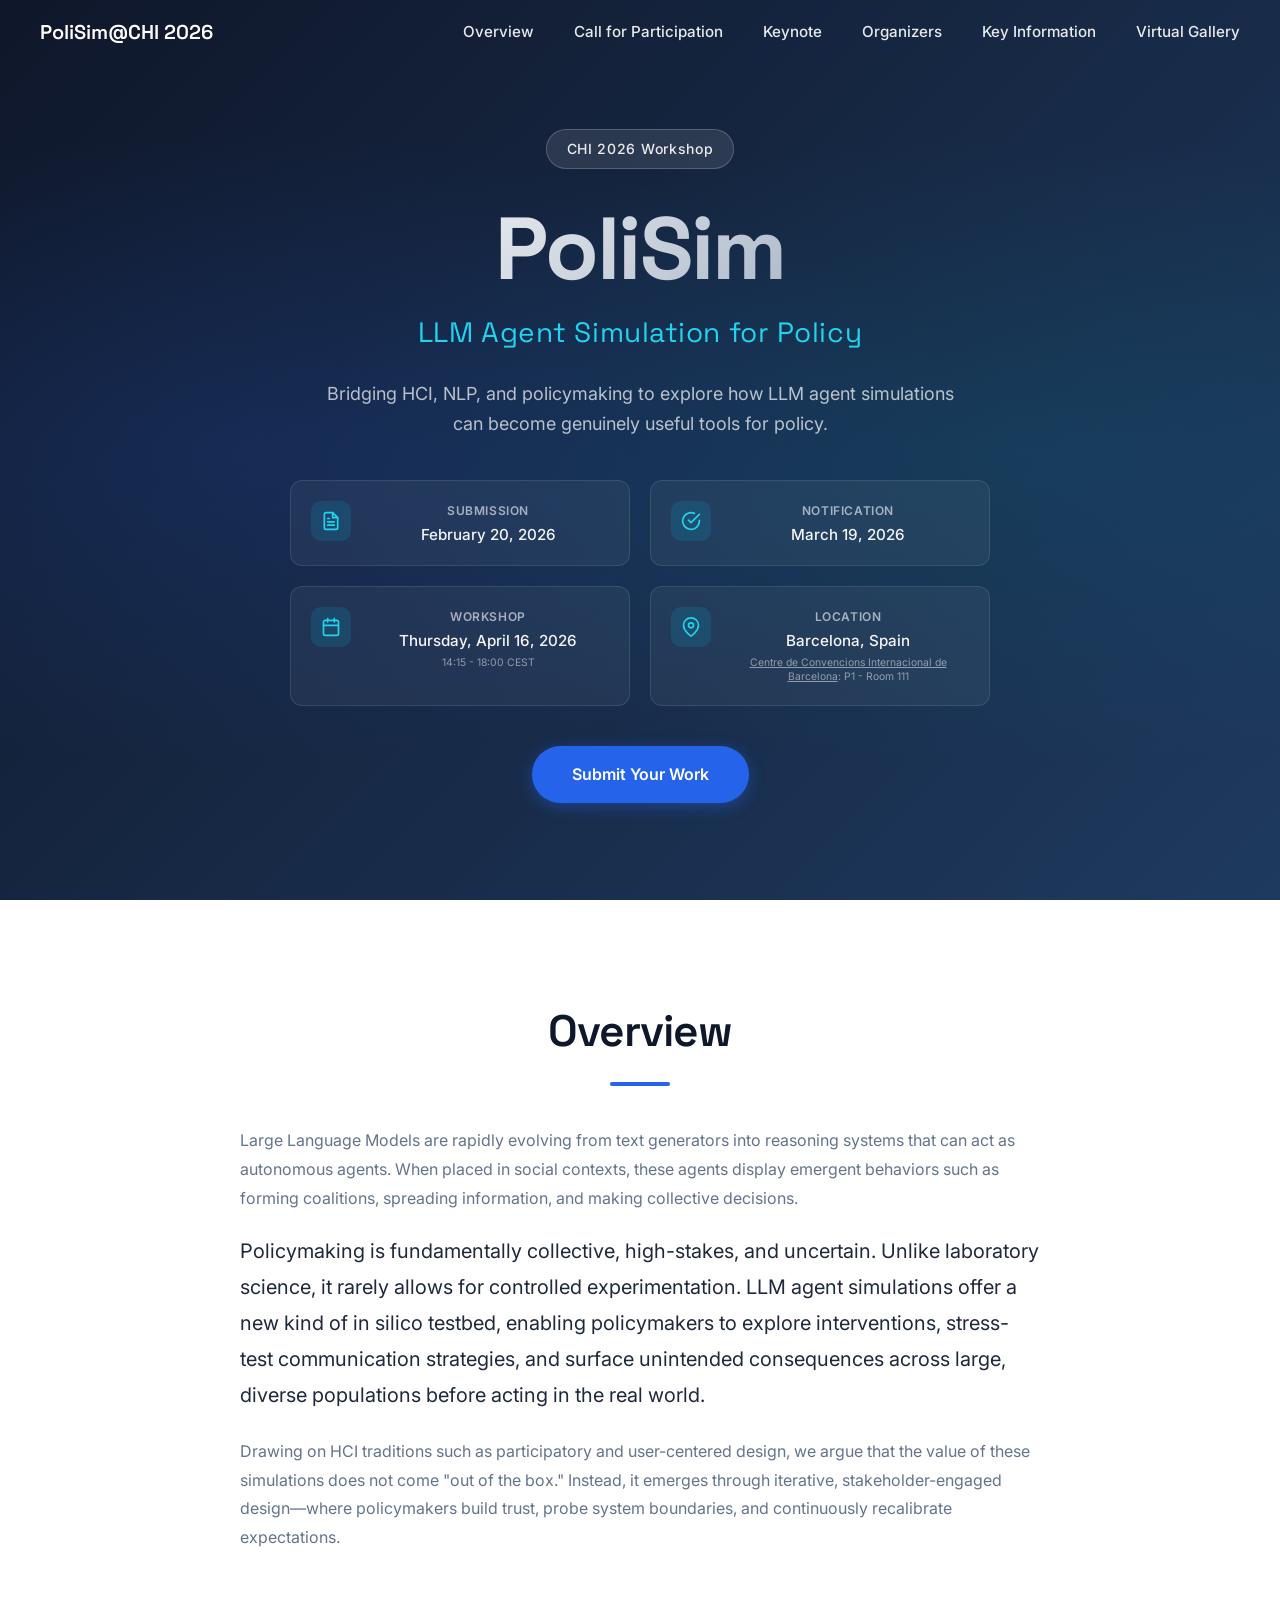
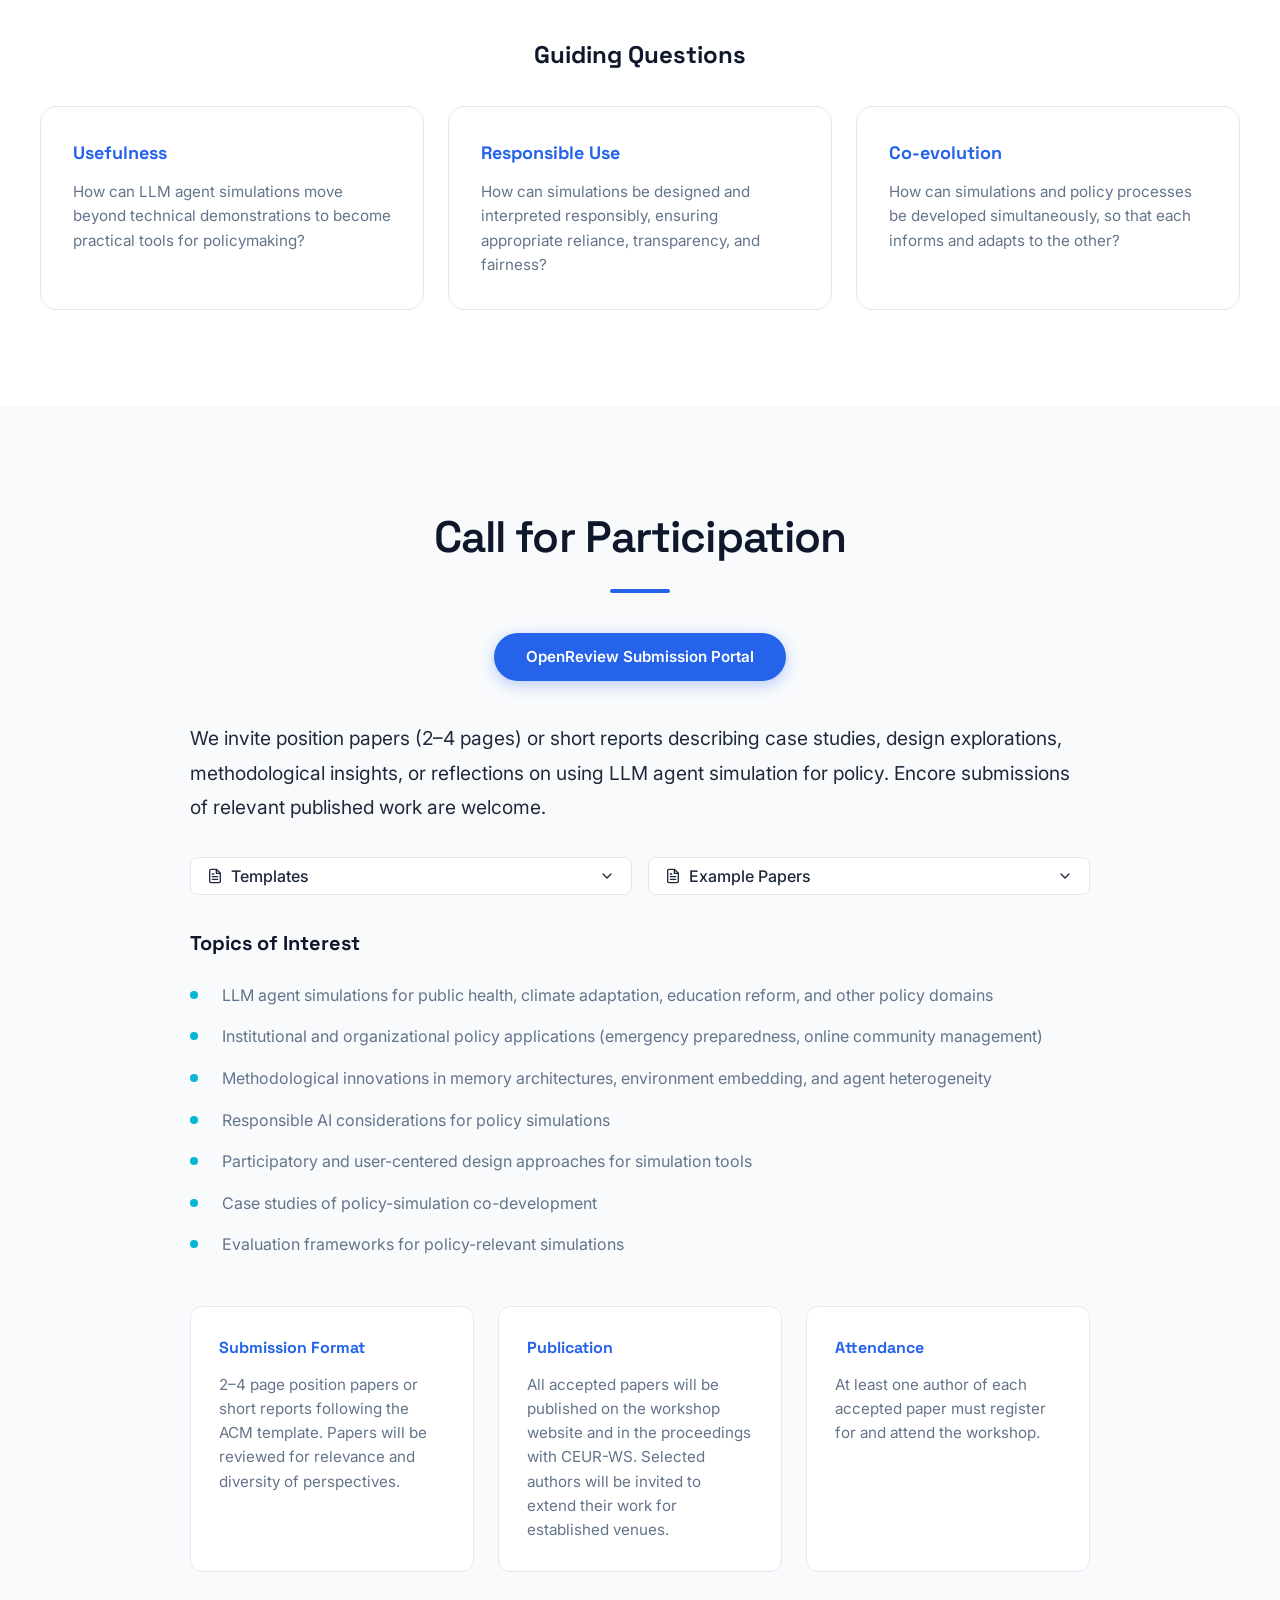
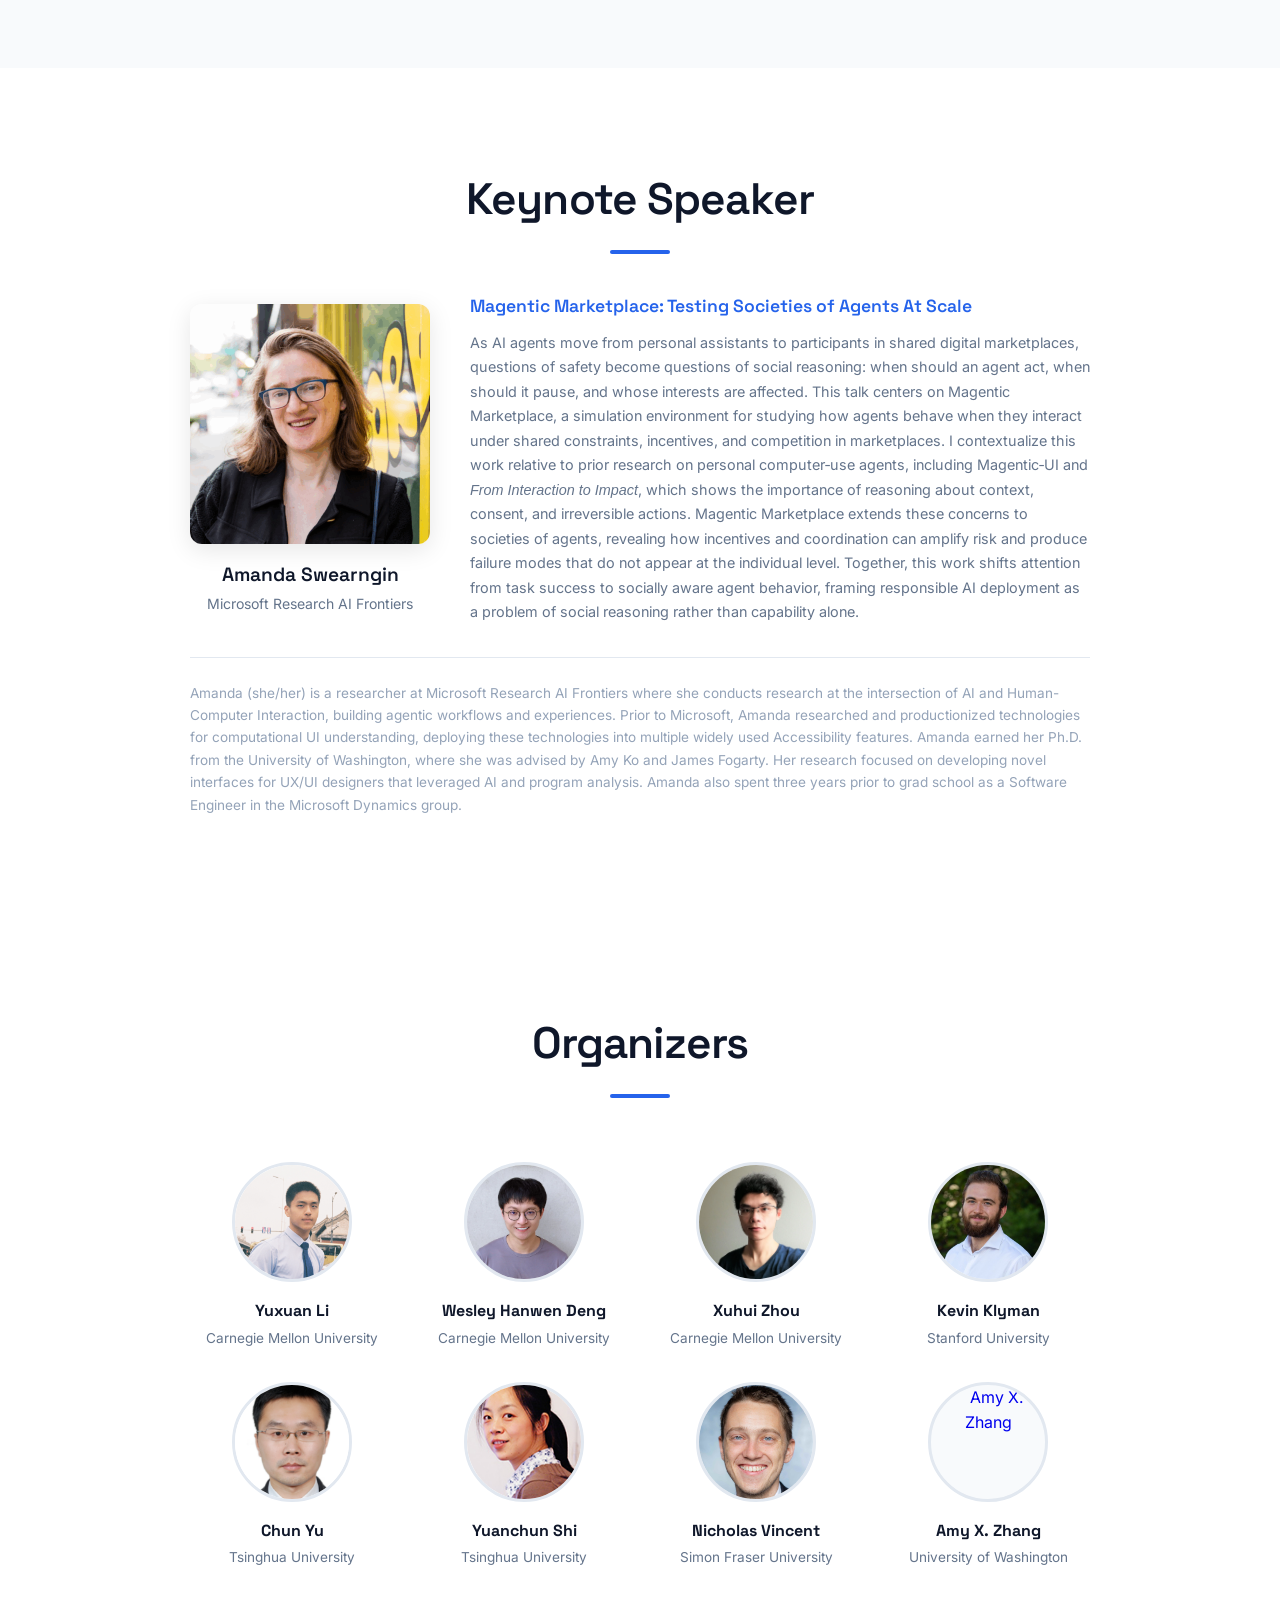
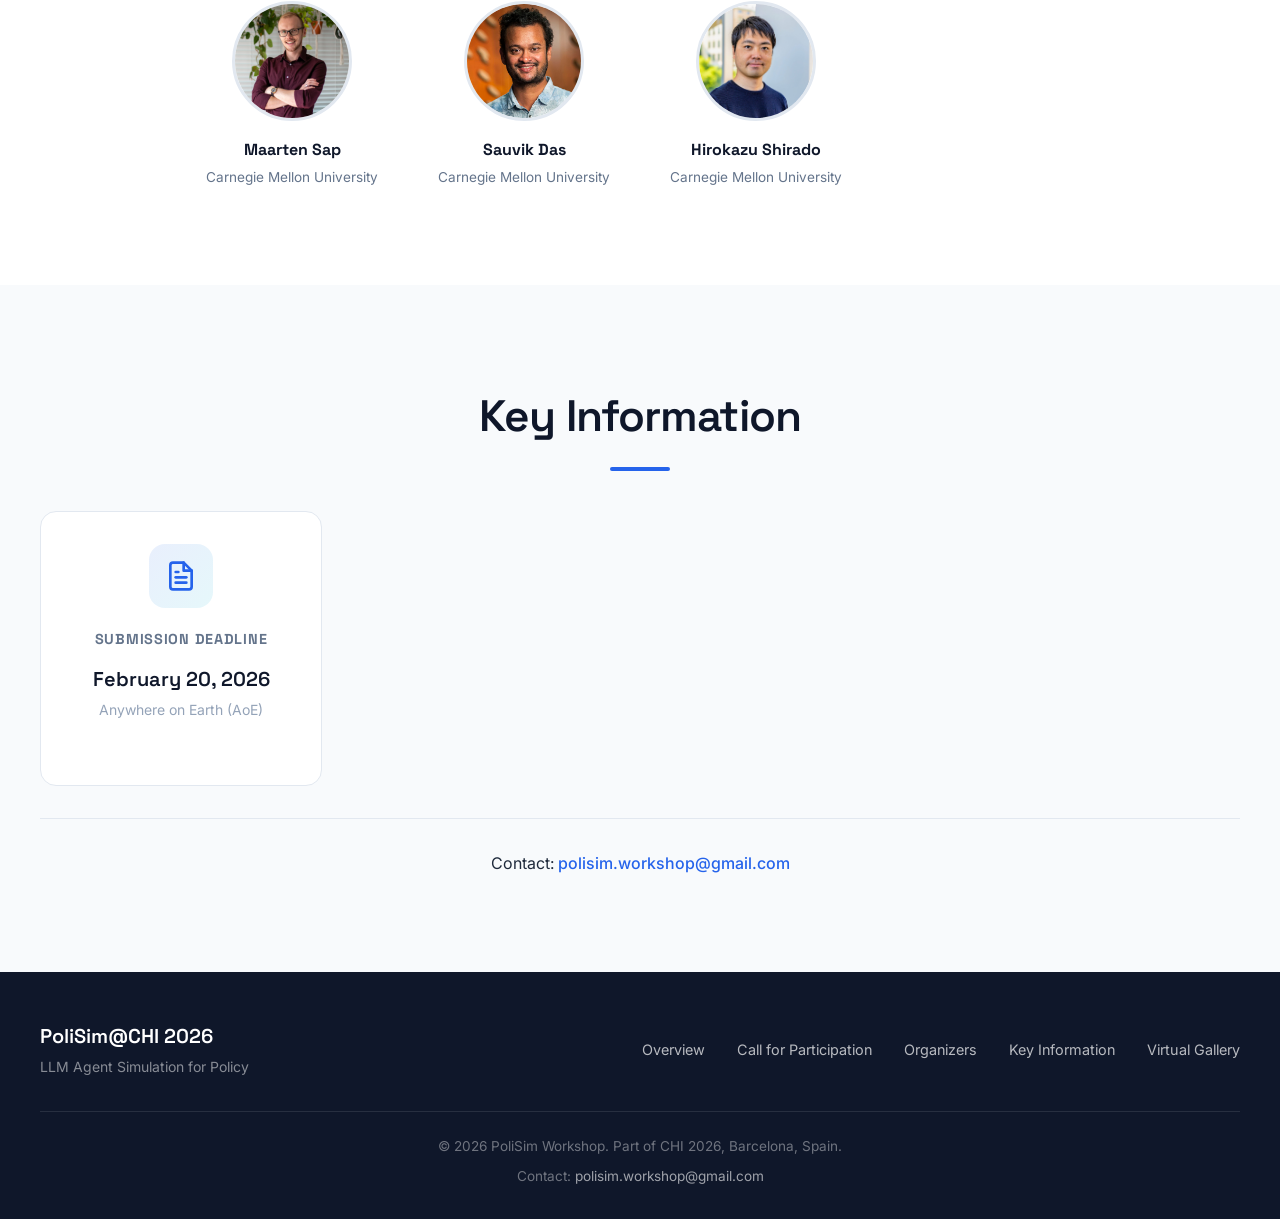
==== commit b00a9903: "updates" ====
--- a/index.html
+++ b/index.html
@@ -228,14 +228,14 @@
                 <div class="section-line"></div>
             </div>
             <div class="keynote-card">
-                <div class="keynote-photo">
-                    <img src="assets/people/amanda_swearngin.png" alt="Amanda Swearngin">
+                <div class="keynote-left">
+                    <div class="keynote-photo">
+                        <img src="assets/people/amanda_swearngin.png" alt="Amanda Swearngin">
+                    </div>
+                    <h3 class="keynote-name">Amanda Swearngin</h3>
+                    <p class="keynote-affiliation">Microsoft Research AI Frontiers</p>
                 </div>
                 <div class="keynote-body">
-                    <div class="keynote-speaker-meta">
-                        <h3 class="keynote-name">Amanda Swearngin</h3>
-                        <p class="keynote-affiliation">Microsoft Research AI Frontiers</p>
-                    </div>
                     <h4 class="keynote-talk-title">Magentic Marketplace: Testing Societies of Agents At Scale</h4>
                     <p class="keynote-abstract">As AI agents move from personal assistants to participants in shared digital marketplaces, questions of safety become questions of social reasoning: when should an agent act, when should it pause, and whose interests are affected. This talk centers on Magentic Marketplace, a simulation environment for studying how agents behave when they interact under shared constraints, incentives, and competition in marketplaces. I contextualize this work relative to prior research on personal computer&#8209;use agents, including Magentic&#8209;UI and <em>From Interaction to Impact</em>, which shows the importance of reasoning about context, consent, and irreversible actions. Magentic Marketplace extends these concerns to societies of agents, revealing how incentives and coordination can amplify risk and produce failure modes that do not appear at the individual level. Together, this work shifts attention from task success to socially aware agent behavior, framing responsible AI deployment as a problem of social reasoning rather than capability alone.</p>
                 </div>
--- a/styles.css
+++ b/styles.css
@@ -686,12 +686,17 @@
     align-items: center;
 }
 
+.keynote-left {
+    text-align: center;
+}
+
 .keynote-photo {
     border-radius: 12px;
     overflow: hidden;
     box-shadow: 0 6px 24px rgba(0, 0, 0, 0.1);
     transition: var(--transition-base);
-    aspect-ratio: 3 / 4;
+    aspect-ratio: 1;
+    margin-bottom: 1rem;
 }
 
 .keynote-photo:hover {
@@ -706,17 +711,9 @@
     display: block;
 }
 
-.keynote-body {
-    padding-top: 0.15rem;
-}
-
-.keynote-speaker-meta {
-    margin-bottom: 1.25rem;
-}
-
 .keynote-name {
     font-family: var(--font-display);
-    font-size: 1.4rem;
+    font-size: 1.2rem;
     font-weight: 600;
     color: var(--secondary);
     margin-bottom: 0.15rem;
@@ -724,7 +721,7 @@
 
 .keynote-affiliation {
     color: var(--text-secondary);
-    font-size: 0.92rem;
+    font-size: 0.88rem;
 }
 
 .keynote-talk-title {
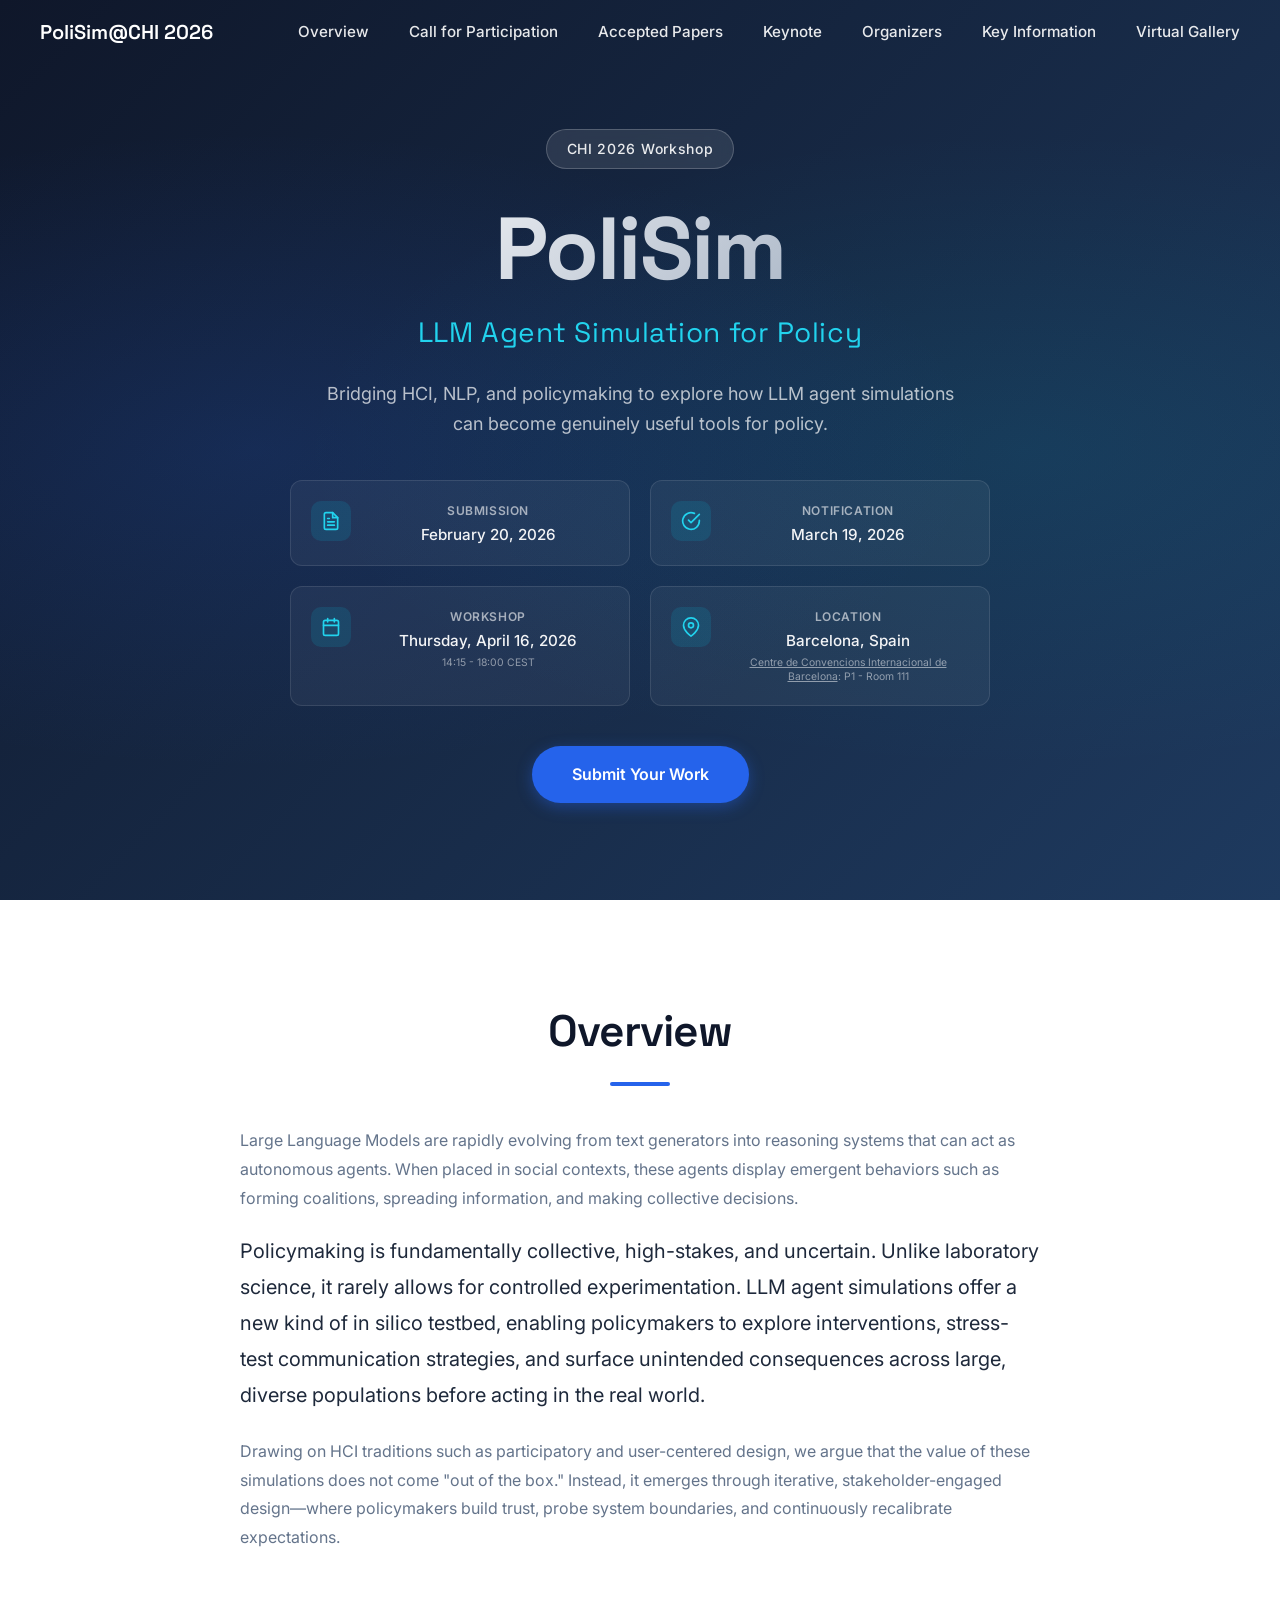
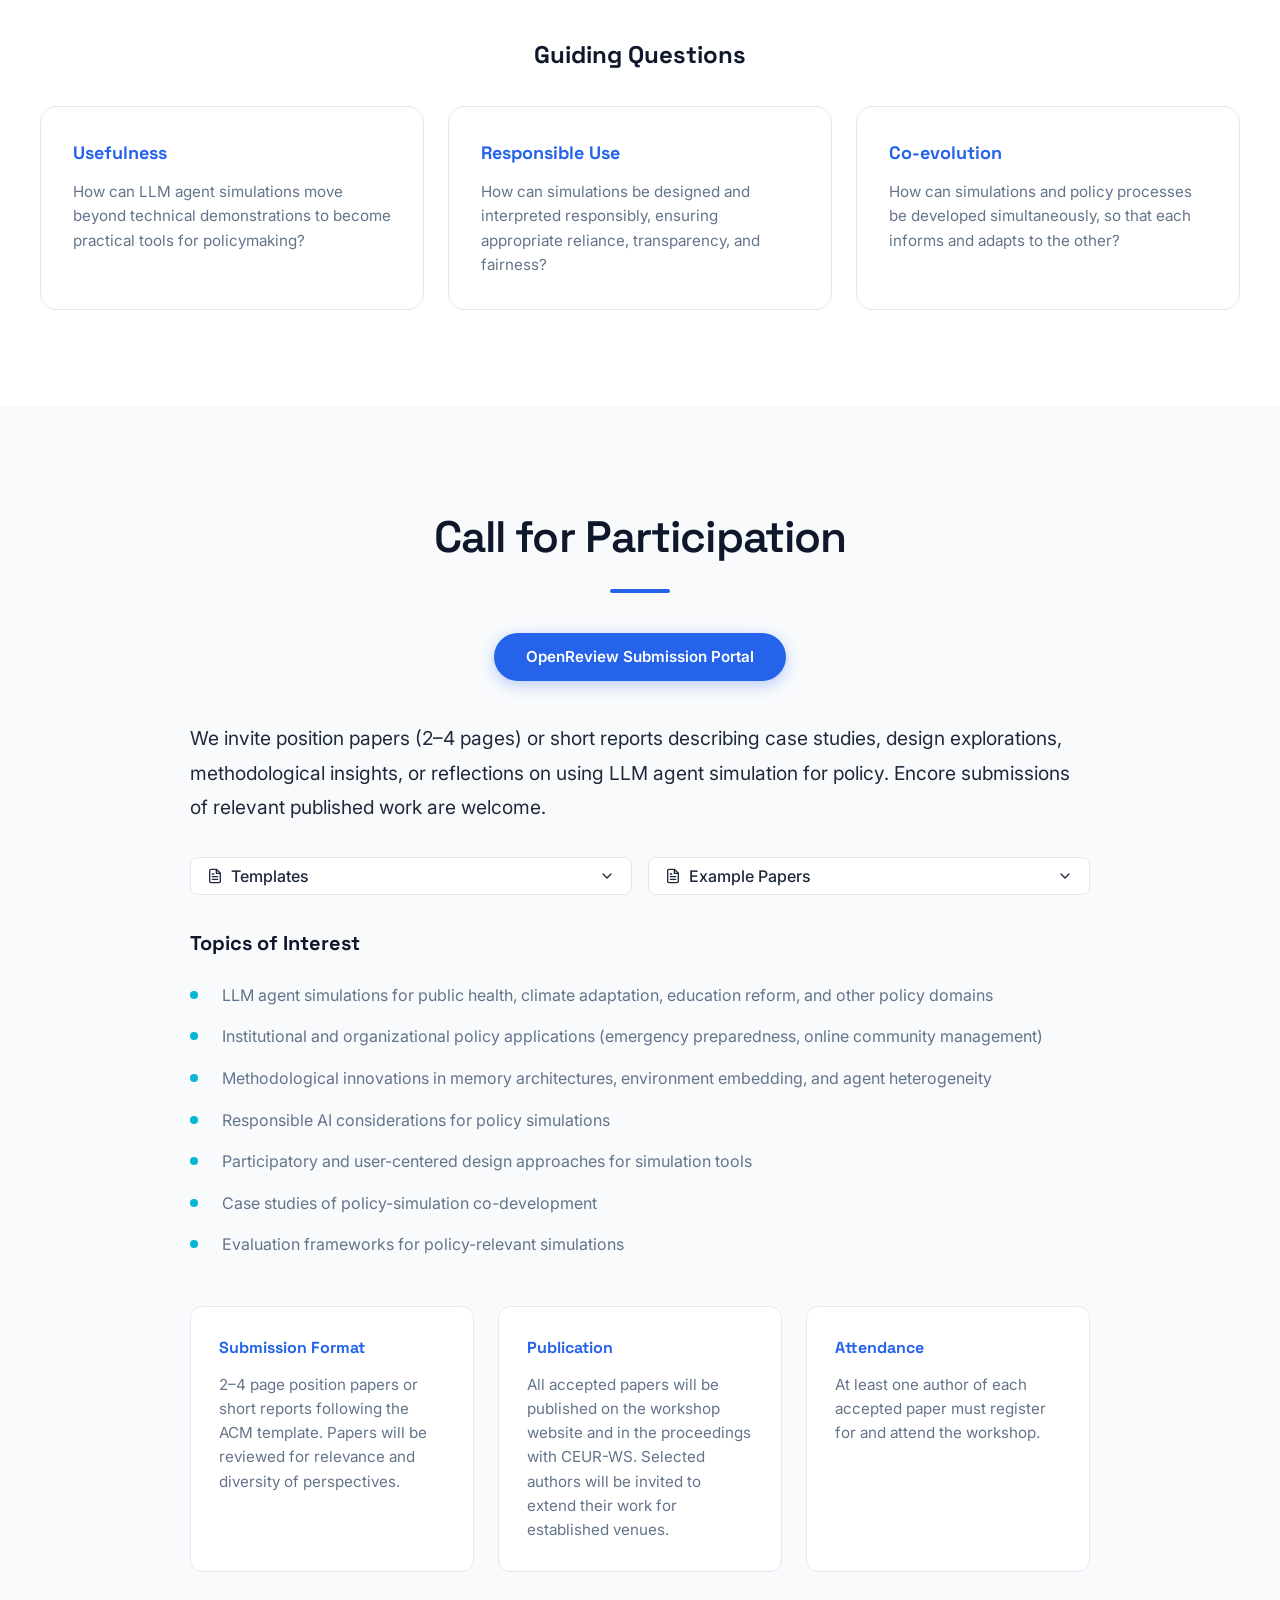
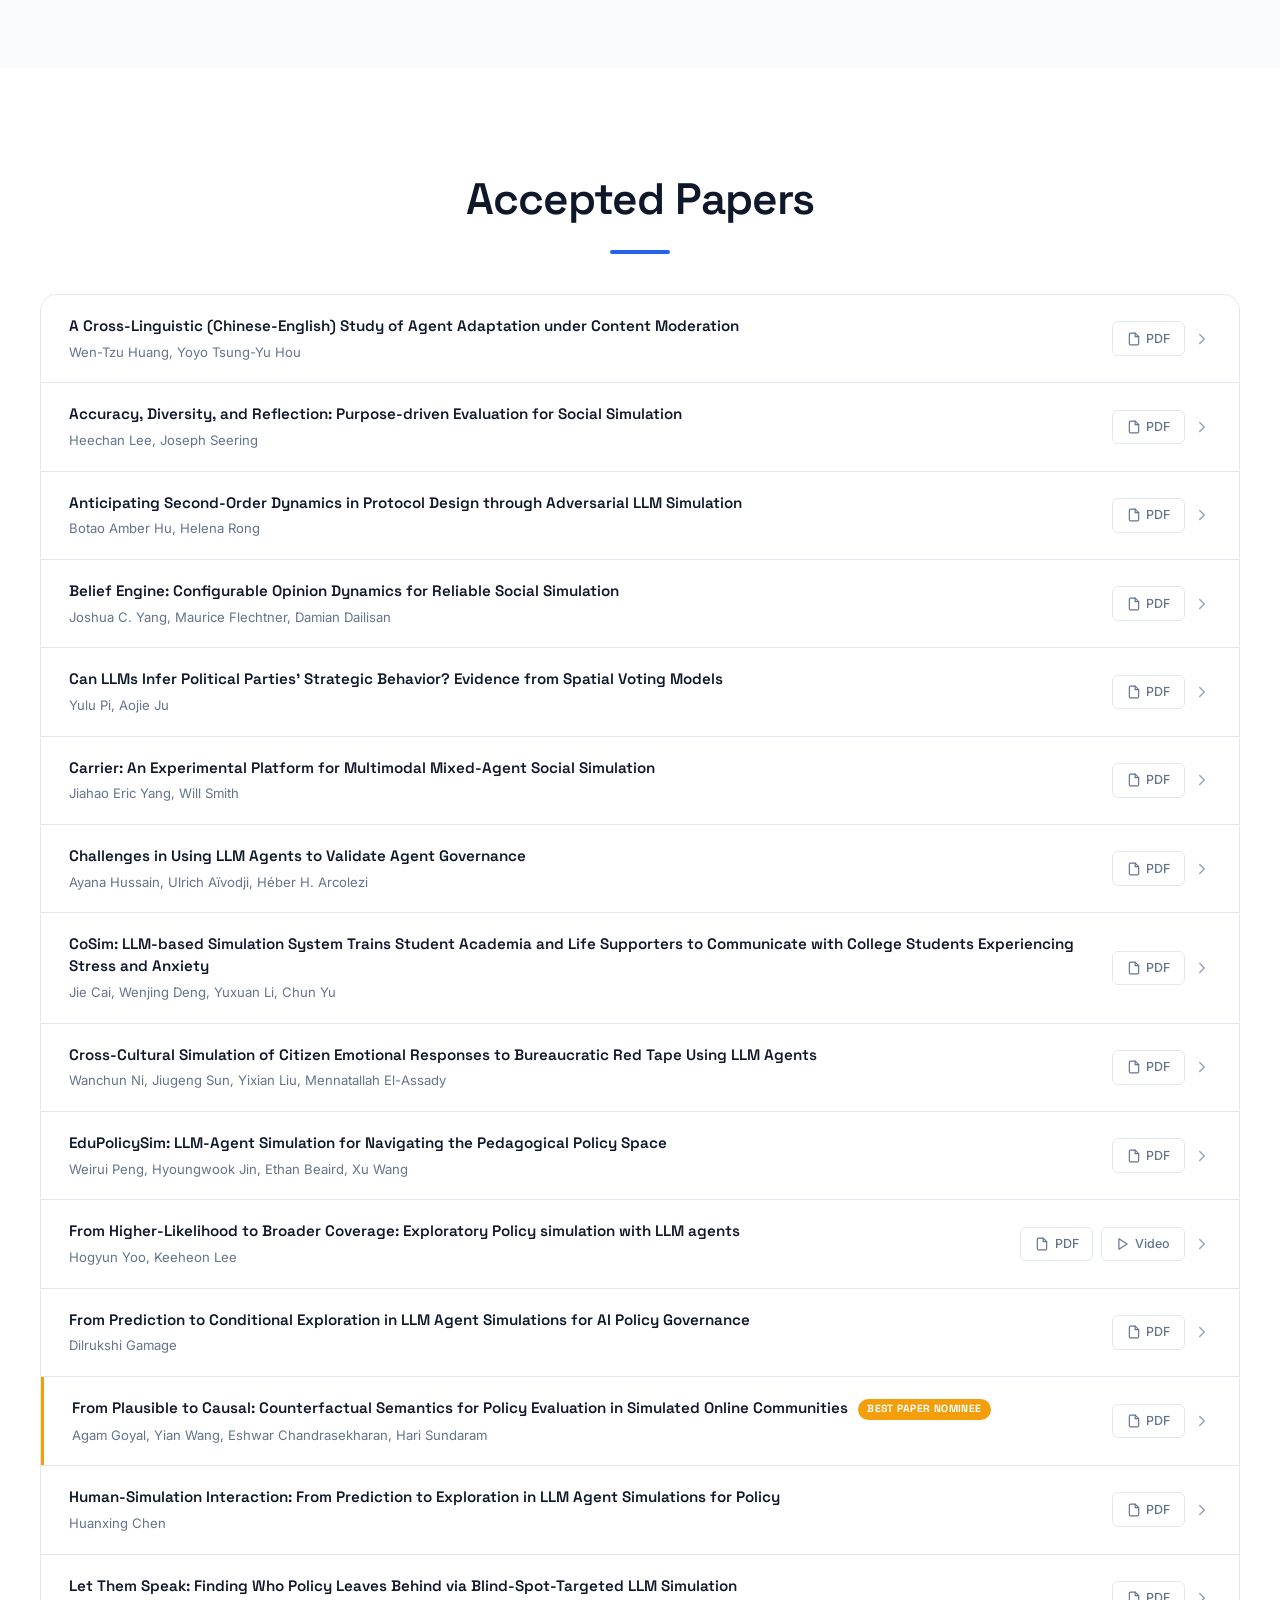
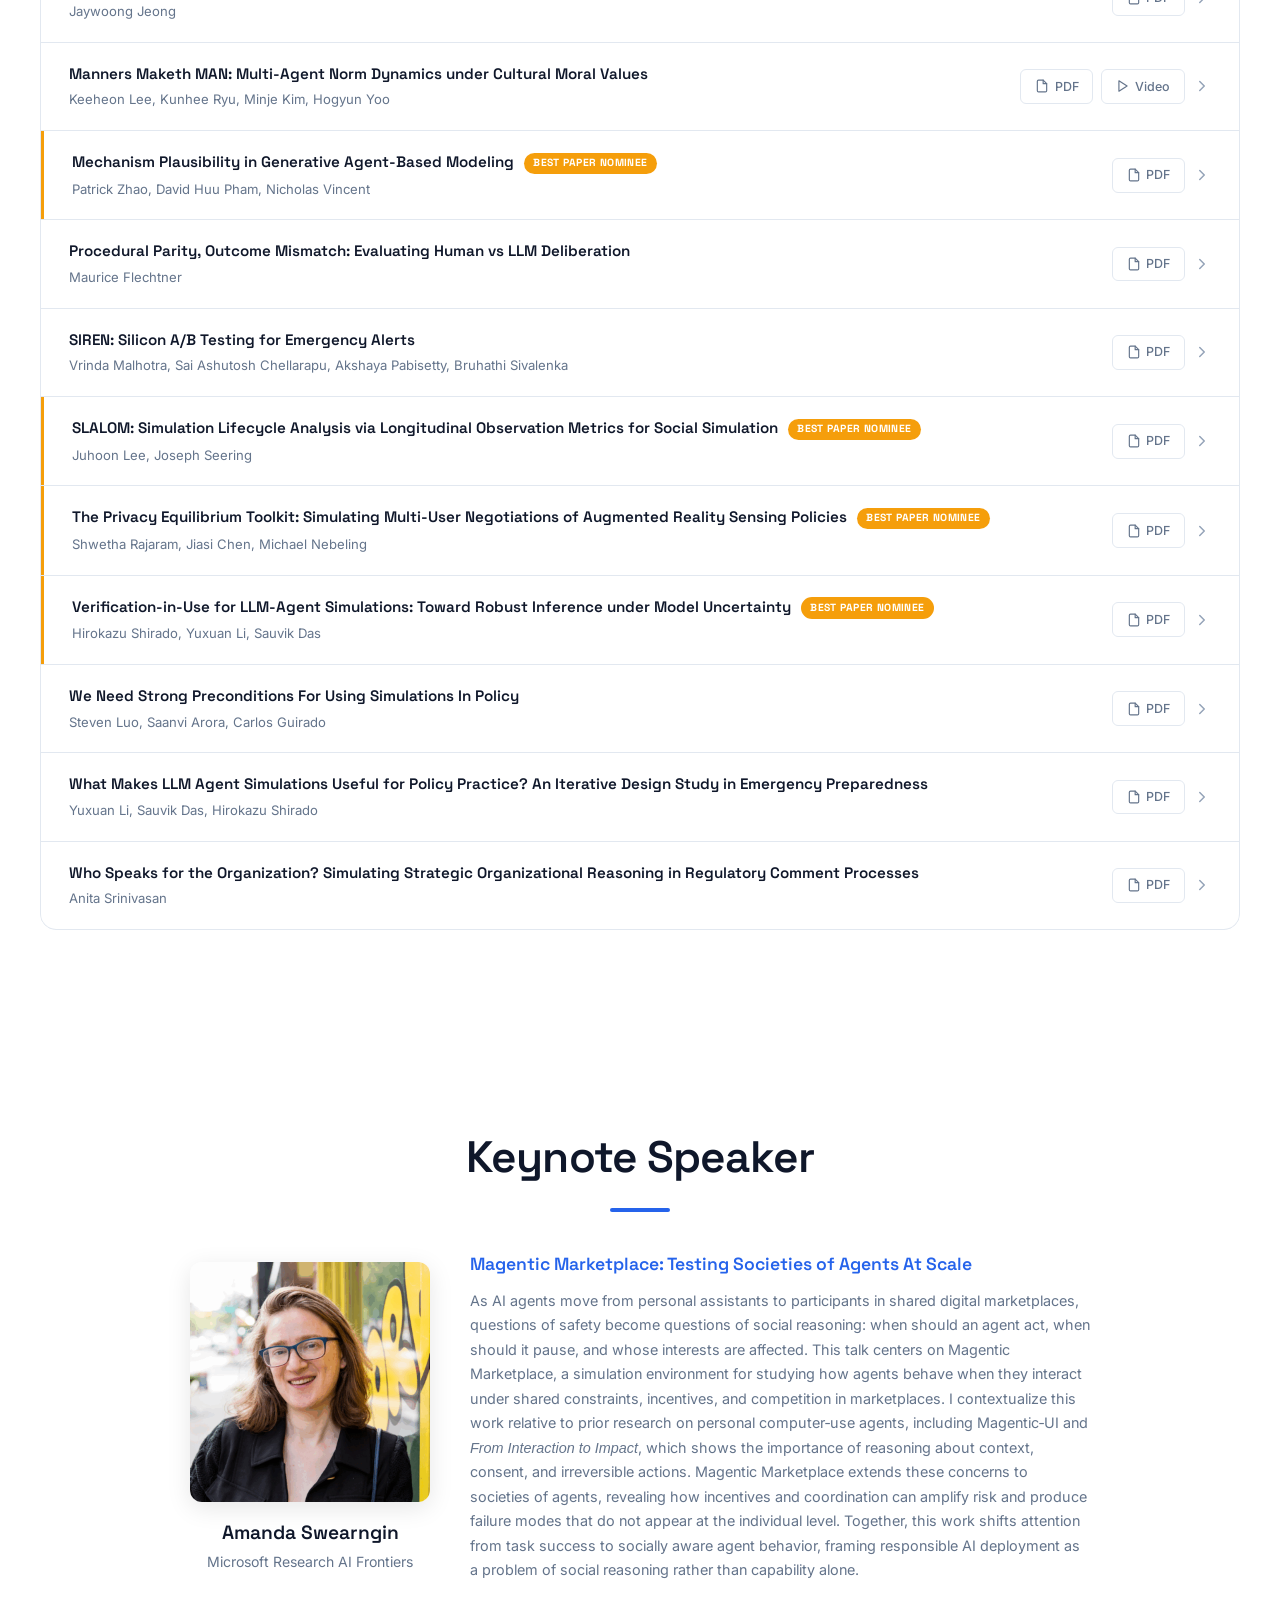
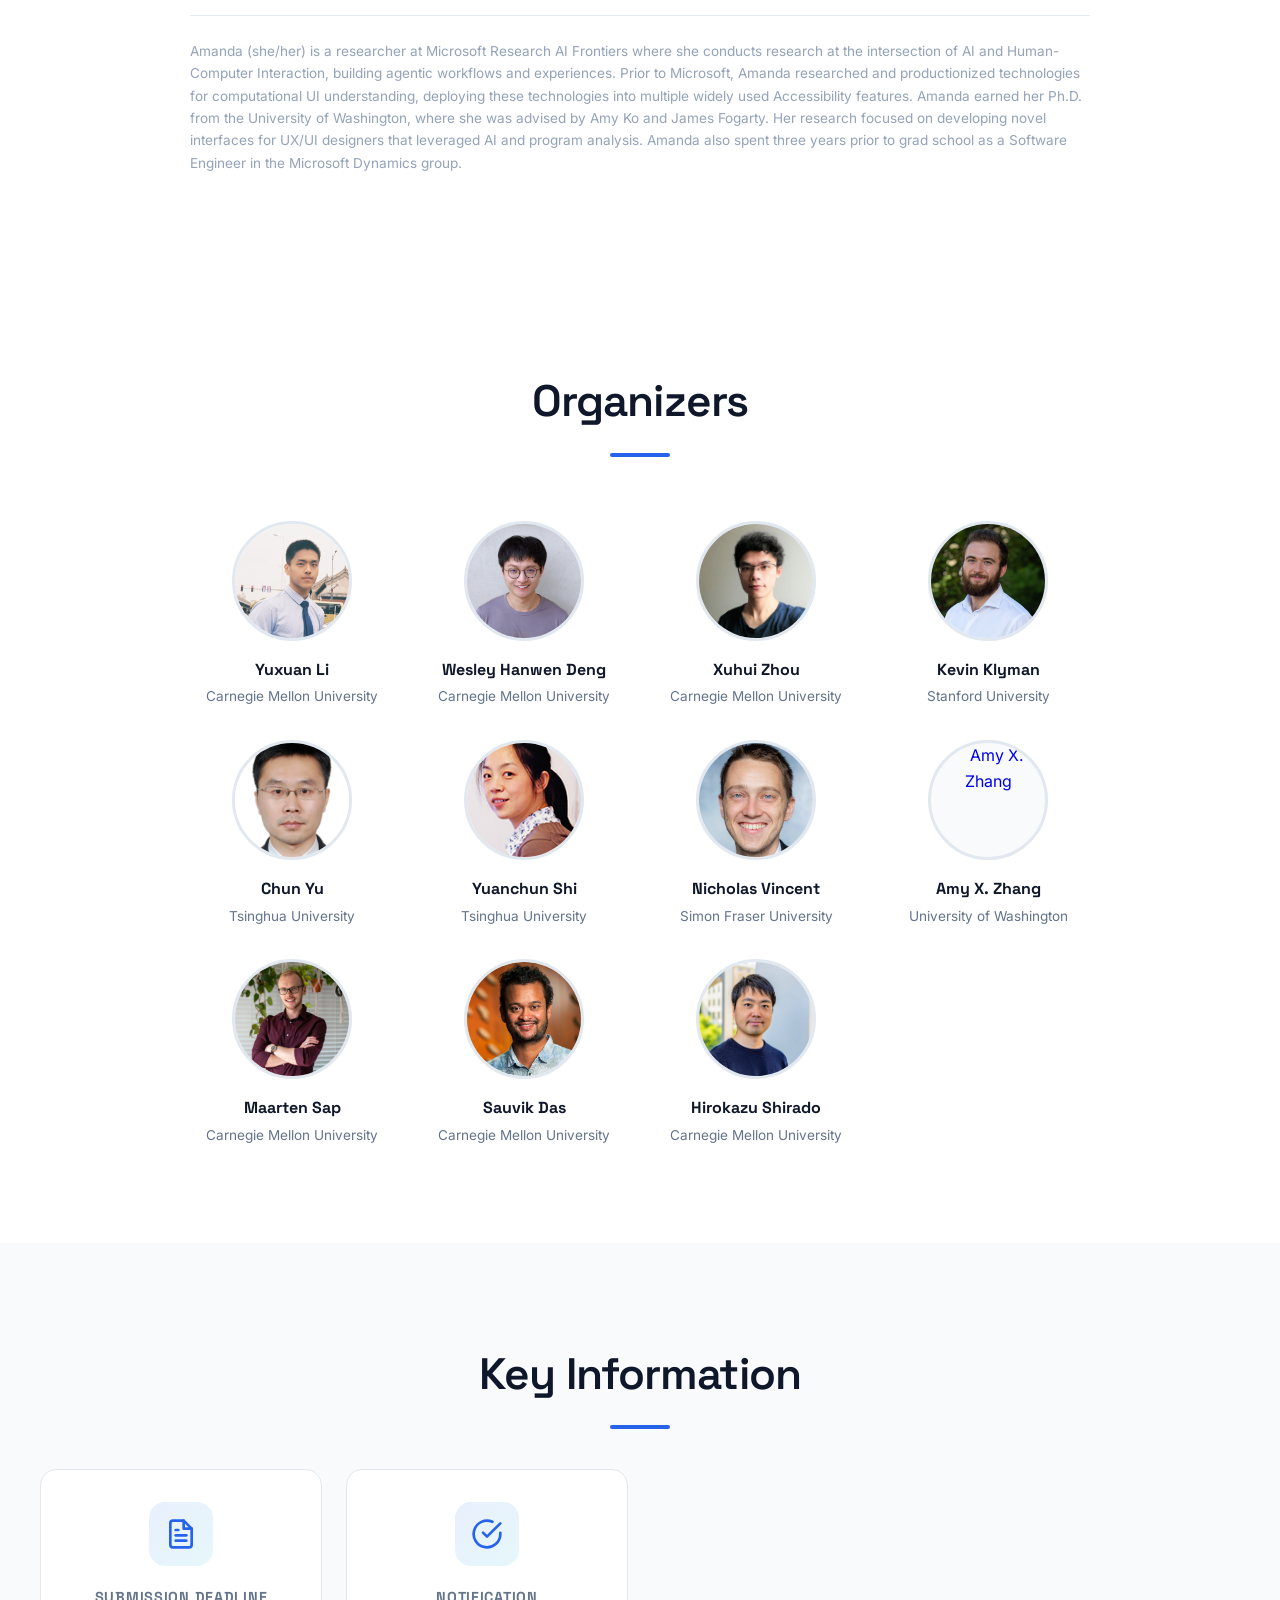
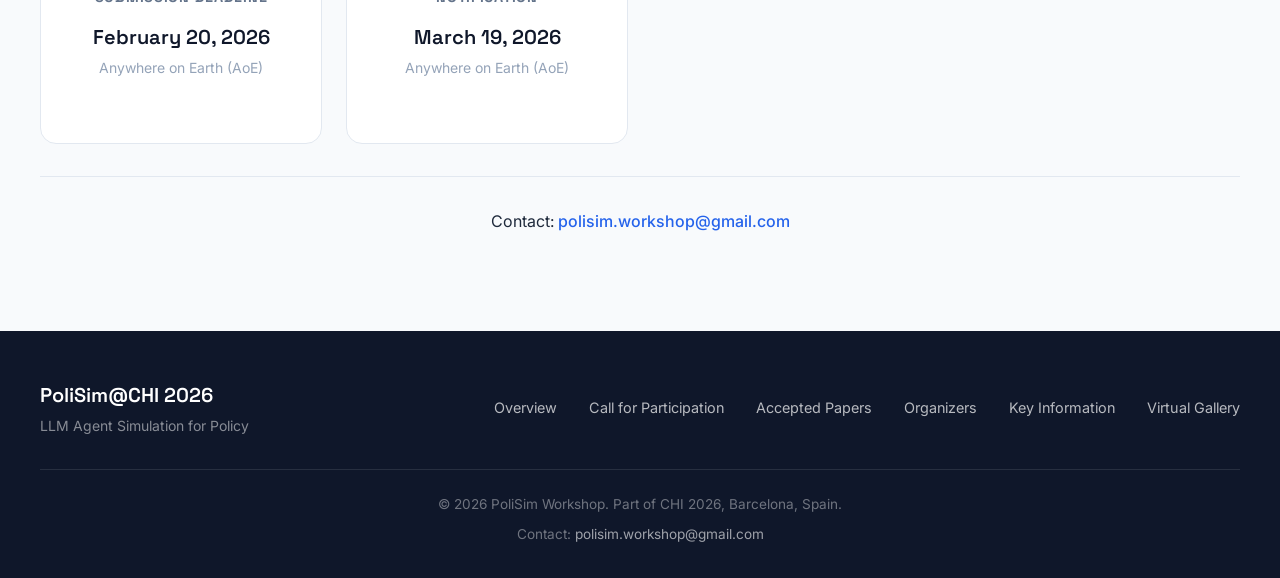
==== commit e86a5460: "updates" ====
--- a/index.html
+++ b/index.html
@@ -21,6 +21,7 @@
             <ul class="nav-links">
                 <li><a href="#overview">Overview</a></li>
                 <li><a href="#cfp">Call for Participation</a></li>
+                <li><a href="#accepted-papers">Accepted Papers</a></li>
                 <li><a href="#keynote">Keynote</a></li>
                 <li><a href="#organizers">Organizers</a></li>
                 <li><a href="#info">Key Information</a></li>
@@ -220,6 +221,32 @@
         </div>
     </section>
 
+    <!-- Accepted Papers Section -->
+    <section class="section" id="accepted-papers">
+        <div class="container">
+            <div class="section-header">
+                <h2 class="section-title">Accepted Papers</h2>
+                <div class="section-line"></div>
+
+            </div>
+            <div class="papers-list" id="papers-list">
+                <!-- Papers loaded dynamically from papers.json -->
+            </div>
+        </div>
+    </section>
+
+    <!-- Paper Detail Modal -->
+    <div class="paper-modal-overlay" id="paper-modal-overlay">
+        <div class="paper-modal">
+            <button class="paper-modal-close" id="paper-modal-close" aria-label="Close">
+                <svg xmlns="http://www.w3.org/2000/svg" width="24" height="24" viewBox="0 0 24 24" fill="none" stroke="currentColor" stroke-width="2" stroke-linecap="round" stroke-linejoin="round"><line x1="18" y1="6" x2="6" y2="18"></line><line x1="6" y1="6" x2="18" y2="18"></line></svg>
+            </button>
+            <div class="paper-modal-content" id="paper-modal-content">
+                <!-- Populated dynamically -->
+            </div>
+        </div>
+    </div>
+
     <!-- Keynote Section -->
     <section class="section" id="keynote">
         <div class="container">
@@ -389,6 +416,7 @@
                 <div class="footer-links">
                     <a href="#overview">Overview</a>
                     <a href="#cfp">Call for Participation</a>
+                    <a href="#accepted-papers">Accepted Papers</a>
                     <a href="#organizers">Organizers</a>
                     <a href="#info">Key Information</a>
                     <a href="gallery.html">Virtual Gallery</a>
--- a/styles.css
+++ b/styles.css
@@ -672,6 +672,420 @@
 }
 
 /* ========================================
+   Accepted Papers Section
+   ======================================== */
+.accepted-papers-subtitle {
+    color: var(--text-secondary);
+    font-size: 1rem;
+    margin-top: 0.5rem;
+}
+
+.papers-list {
+    display: flex;
+    flex-direction: column;
+    gap: 1px;
+    background: var(--border);
+    border-radius: 16px;
+    overflow: hidden;
+    border: 1px solid var(--border);
+}
+
+.paper-item {
+    display: grid;
+    grid-template-columns: 1fr auto;
+    align-items: center;
+    gap: 1.5rem;
+    padding: 1.25rem 1.75rem;
+    background: white;
+    transition: var(--transition-fast);
+    cursor: pointer;
+}
+
+.paper-item:hover {
+    background: rgba(37, 99, 235, 0.03);
+}
+
+.paper-info {
+    min-width: 0;
+}
+
+.paper-title {
+    font-family: var(--font-display);
+    font-size: 0.95rem;
+    font-weight: 600;
+    color: var(--secondary);
+    line-height: 1.45;
+    margin-bottom: 0.35rem;
+    transition: var(--transition-fast);
+}
+
+.paper-item:hover .paper-title {
+    color: var(--primary);
+}
+
+/* Best Paper Nominee */
+.paper-item.best-paper-nominee {
+    border-left: 3px solid #f59e0b;
+}
+
+.best-paper-tag {
+    display: inline-flex;
+    align-items: center;
+    margin-left: 0.6rem;
+    padding: 0.15rem 0.6rem;
+    background: #f59e0b;
+    color: #fff;
+    font-family: var(--font-body);
+    font-size: 0.65rem;
+    font-weight: 700;
+    letter-spacing: 0.04em;
+    text-transform: uppercase;
+    border-radius: 20px;
+    vertical-align: middle;
+    white-space: nowrap;
+    line-height: 1.6;
+}
+
+.paper-authors {
+    font-size: 0.82rem;
+    color: var(--text-secondary);
+    line-height: 1.5;
+    overflow: hidden;
+    text-overflow: ellipsis;
+    white-space: nowrap;
+}
+
+.paper-actions {
+    display: flex;
+    align-items: center;
+    gap: 0.5rem;
+    flex-shrink: 0;
+}
+
+.paper-pdf-link {
+    display: inline-flex;
+    align-items: center;
+    gap: 0.35rem;
+    padding: 0.4rem 0.85rem;
+    border: 1px solid var(--border);
+    border-radius: 6px;
+    color: var(--text-secondary);
+    text-decoration: none;
+    font-size: 0.78rem;
+    font-weight: 500;
+    transition: var(--transition-fast);
+    white-space: nowrap;
+}
+
+.paper-pdf-link:hover {
+    border-color: var(--primary);
+    color: var(--primary);
+    background: rgba(37, 99, 235, 0.04);
+}
+
+.paper-pdf-link svg {
+    width: 14px;
+    height: 14px;
+}
+
+.paper-video-link {
+    display: inline-flex;
+    align-items: center;
+    gap: 0.35rem;
+    padding: 0.4rem 0.85rem;
+    border: 1px solid var(--border);
+    border-radius: 6px;
+    color: var(--text-secondary);
+    text-decoration: none;
+    font-size: 0.78rem;
+    font-weight: 500;
+    transition: var(--transition-fast);
+    white-space: nowrap;
+}
+
+.paper-video-link:hover {
+    border-color: var(--accent);
+    color: var(--accent);
+    background: rgba(6, 182, 212, 0.04);
+}
+
+.paper-video-link svg {
+    width: 14px;
+    height: 14px;
+}
+
+.paper-arrow {
+    color: var(--text-light);
+    transition: var(--transition-fast);
+    flex-shrink: 0;
+}
+
+.paper-item:hover .paper-arrow {
+    color: var(--primary);
+    transform: translateX(3px);
+}
+
+/* Paper Detail Modal */
+.paper-modal-overlay {
+    position: fixed;
+    inset: 0;
+    z-index: 2000;
+    background: rgba(15, 23, 42, 0.6);
+    backdrop-filter: blur(6px);
+    display: flex;
+    align-items: center;
+    justify-content: center;
+    padding: 2rem;
+    opacity: 0;
+    visibility: hidden;
+    transition: opacity 0.3s ease, visibility 0.3s ease;
+}
+
+.paper-modal-overlay.active {
+    opacity: 1;
+    visibility: visible;
+}
+
+.paper-modal {
+    position: relative;
+    background: white;
+    border-radius: 20px;
+    max-width: 760px;
+    width: 100%;
+    max-height: 85vh;
+    overflow-y: auto;
+    box-shadow: 0 25px 60px rgba(0, 0, 0, 0.2);
+    transform: translateY(20px) scale(0.97);
+    transition: transform 0.3s ease;
+}
+
+.paper-modal-overlay.active .paper-modal {
+    transform: translateY(0) scale(1);
+}
+
+.paper-modal-close {
+    position: sticky;
+    top: 1rem;
+    float: right;
+    margin: 1rem 1rem 0 0;
+    width: 40px;
+    height: 40px;
+    display: flex;
+    align-items: center;
+    justify-content: center;
+    background: var(--bg-secondary);
+    border: 1px solid var(--border);
+    border-radius: 50%;
+    color: var(--text-secondary);
+    cursor: pointer;
+    transition: var(--transition-fast);
+    z-index: 1;
+}
+
+.paper-modal-close:hover {
+    background: white;
+    color: var(--text-primary);
+    border-color: var(--text-light);
+}
+
+.paper-modal-content {
+    padding: 2.5rem 2.5rem 2rem;
+}
+
+.modal-paper-title {
+    font-family: var(--font-display);
+    font-size: 1.5rem;
+    font-weight: 700;
+    color: var(--secondary);
+    line-height: 1.35;
+    margin-bottom: 1.5rem;
+    letter-spacing: -0.01em;
+    padding-right: 2rem;
+}
+
+.modal-authors-list {
+    display: flex;
+    flex-wrap: wrap;
+    gap: 0.75rem;
+    margin-bottom: 1.75rem;
+}
+
+.modal-author-chip {
+    display: flex;
+    flex-direction: column;
+    padding: 0.65rem 1rem;
+    background: var(--bg-secondary);
+    border-radius: 10px;
+    border: 1px solid var(--border);
+    transition: var(--transition-fast);
+}
+
+.modal-author-chip.has-link {
+    cursor: pointer;
+}
+
+.modal-author-chip.has-link:hover {
+    border-color: var(--primary);
+    background: rgba(37, 99, 235, 0.03);
+}
+
+.modal-author-name {
+    font-weight: 600;
+    font-size: 0.85rem;
+    color: var(--secondary);
+    display: flex;
+    align-items: center;
+    gap: 0.3rem;
+}
+
+.modal-author-name .link-icon {
+    width: 12px;
+    height: 12px;
+    color: var(--primary);
+    opacity: 0.6;
+}
+
+.modal-author-affiliation {
+    font-size: 0.75rem;
+    color: var(--text-secondary);
+    margin-top: 0.15rem;
+}
+
+.modal-section {
+    margin-bottom: 1.5rem;
+}
+
+.modal-section-label {
+    font-family: var(--font-display);
+    font-size: 0.7rem;
+    font-weight: 600;
+    text-transform: uppercase;
+    letter-spacing: 0.08em;
+    color: var(--primary);
+    margin-bottom: 0.6rem;
+}
+
+.modal-abstract {
+    font-size: 0.9rem;
+    color: var(--text-secondary);
+    line-height: 1.75;
+}
+
+.modal-links {
+    display: flex;
+    gap: 0.75rem;
+    flex-wrap: wrap;
+    margin-bottom: 1.75rem;
+}
+
+.modal-link-button {
+    display: inline-flex;
+    align-items: center;
+    gap: 0.5rem;
+    padding: 0.6rem 1.25rem;
+    border-radius: 8px;
+    text-decoration: none;
+    font-size: 0.85rem;
+    font-weight: 600;
+    transition: var(--transition-fast);
+}
+
+.modal-link-button.pdf {
+    background: var(--primary);
+    color: white;
+}
+
+.modal-link-button.pdf:hover {
+    background: var(--primary-dark);
+    transform: translateY(-1px);
+    box-shadow: 0 4px 12px rgba(37, 99, 235, 0.3);
+}
+
+.modal-link-button.video {
+    background: rgba(6, 182, 212, 0.1);
+    color: var(--accent);
+    border: 1px solid rgba(6, 182, 212, 0.2);
+}
+
+.modal-link-button.video:hover {
+    background: rgba(6, 182, 212, 0.15);
+    transform: translateY(-1px);
+}
+
+.modal-link-button svg {
+    width: 16px;
+    height: 16px;
+}
+
+.modal-bios {
+    border-top: 1px solid var(--border);
+    padding-top: 1.25rem;
+}
+
+.modal-bio-item {
+    margin-bottom: 1rem;
+}
+
+.modal-bio-item:last-child {
+    margin-bottom: 0;
+}
+
+.modal-bio-name {
+    font-weight: 600;
+    font-size: 0.82rem;
+    color: var(--secondary);
+    margin-bottom: 0.25rem;
+}
+
+.modal-bio-text {
+    font-size: 0.8rem;
+    color: var(--text-light);
+    line-height: 1.6;
+}
+
+/* Responsive for papers */
+@media (max-width: 768px) {
+    .paper-item {
+        grid-template-columns: 1fr;
+        gap: 0.75rem;
+        padding: 1rem 1.25rem;
+    }
+
+    .paper-authors {
+        white-space: normal;
+    }
+
+    .paper-actions {
+        justify-content: flex-start;
+    }
+
+    .paper-arrow {
+        display: none;
+    }
+
+    .paper-modal {
+        max-height: 90vh;
+        border-radius: 16px;
+    }
+
+    .paper-modal-content {
+        padding: 2rem 1.5rem 1.5rem;
+    }
+
+    .modal-paper-title {
+        font-size: 1.25rem;
+    }
+
+    .modal-authors-list {
+        gap: 0.5rem;
+    }
+
+    .paper-modal-overlay {
+        padding: 1rem;
+    }
+}
+
+/* ========================================
    Keynote Section
    ======================================== */
 #keynote .container {
@@ -1155,7 +1569,8 @@
 .question-card,
 .detail-card,
 .organizer-card,
-.info-card {
+.info-card,
+.papers-list {
     opacity: 0;
     transform: translateY(20px);
     transition: opacity 0.6s ease, transform 0.6s ease;
@@ -1165,7 +1580,8 @@
 .question-card.visible,
 .detail-card.visible,
 .organizer-card.visible,
-.info-card.visible {
+.info-card.visible,
+.papers-list.visible {
     opacity: 1;
     transform: translateY(0);
 }
